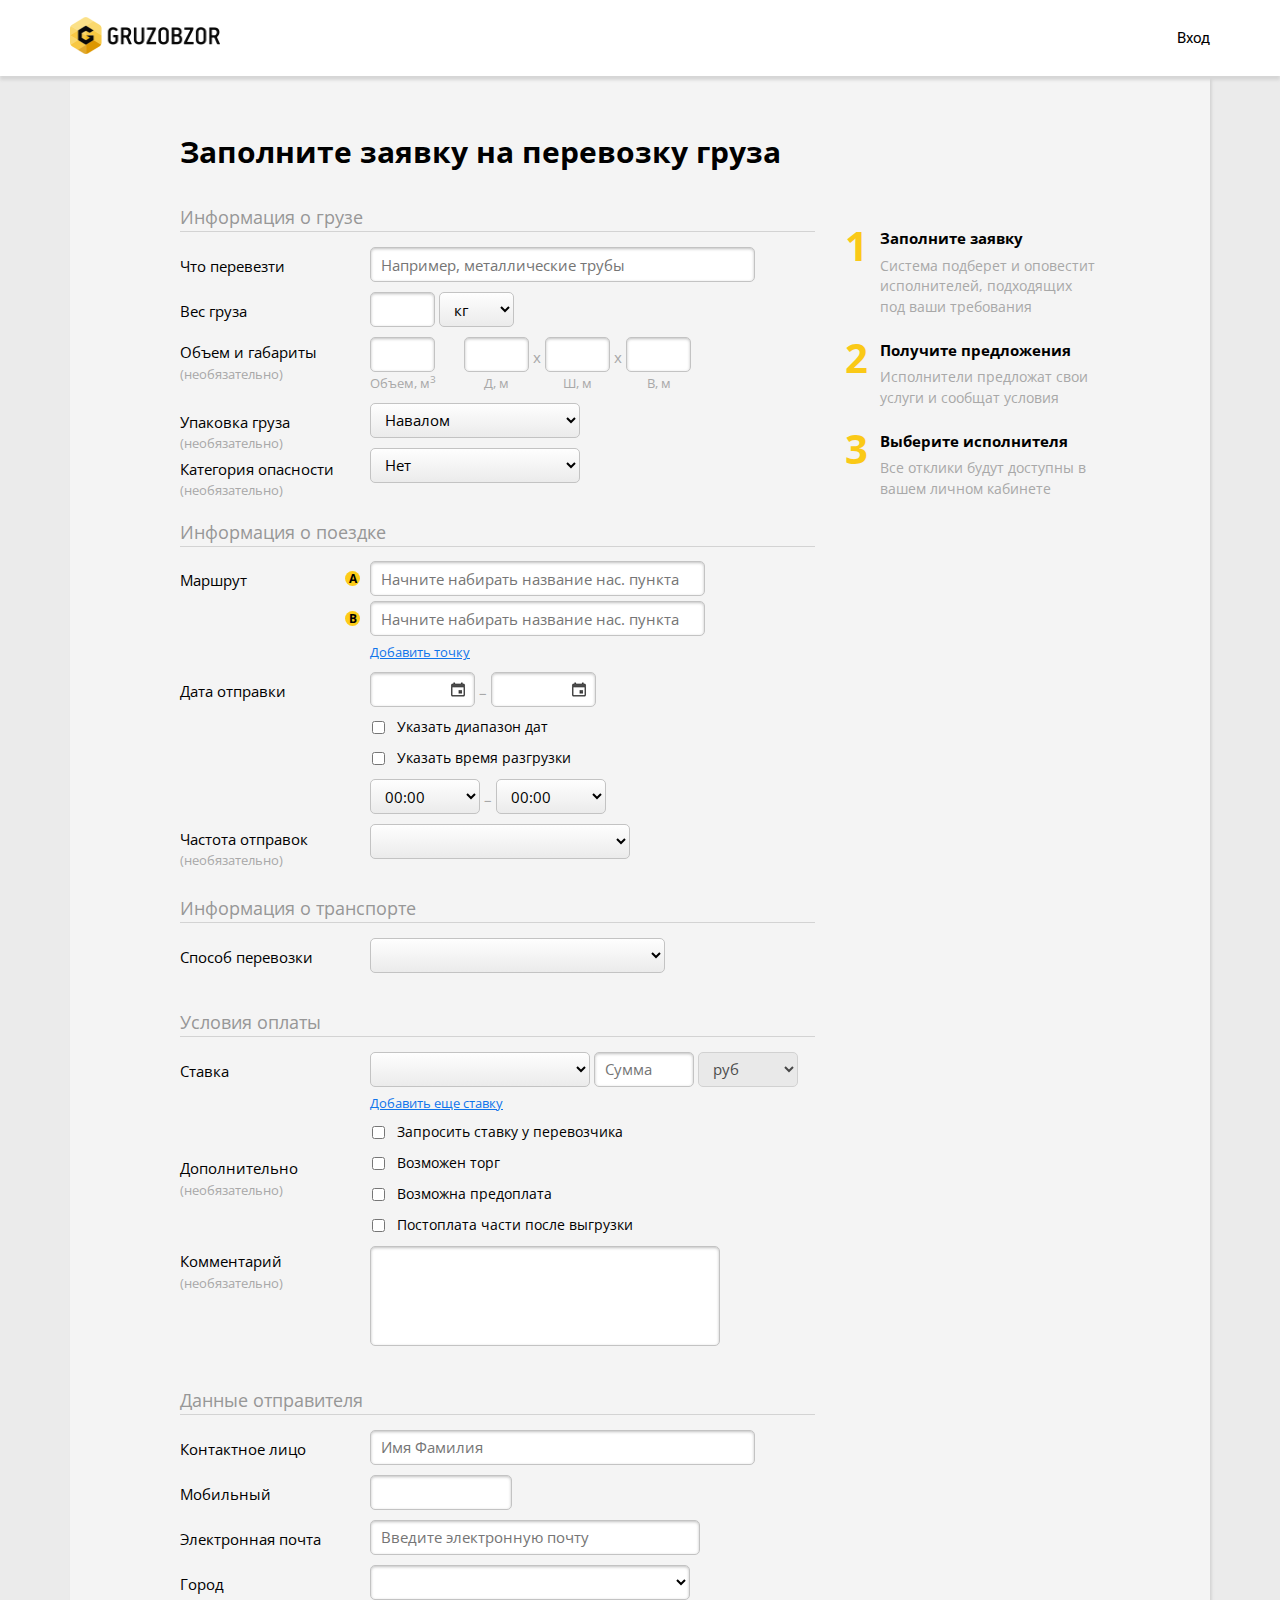
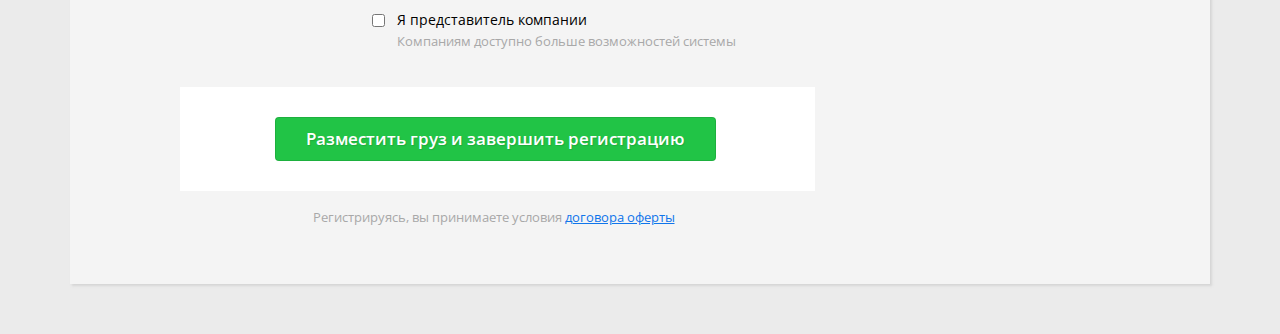
==== index.html @ 1871fd0f "layout has been created" ====
<!DOCTYPE html>
<html>
<head>


<!-- Yandex.Metrika counter -->

<noscript><div><img src="https://mc.yandex.ru/watch/1717941" style="position:absolute; left:-9999px;" alt="" /></div></noscript>
<!-- /Yandex.Metrika counter -->
	<meta http-equiv="content-type" content="text/html;charset=UTF-8" /><script type="text/javascript">(window.NREUM||(NREUM={})).loader_config={xpid:"VQIBVlVWCBADUVVQAAgEVA=="};window.NREUM||(NREUM={}),__nr_require=function(t,n,e){function r(e){if(!n[e]){var o=n[e]={exports:{}};t[e][0].call(o.exports,function(n){var o=t[e][1][n];return r(o||n)},o,o.exports)}return n[e].exports}if("function"==typeof __nr_require)return __nr_require;for(var o=0;o<e.length;o++)r(e[o]);return r}({1:[function(t,n,e){function r(t){try{s.console&&console.log(t)}catch(n){}}var o,i=t("ee"),a=t(15),s={};try{o=localStorage.getItem("__nr_flags").split(","),console&&"function"==typeof console.log&&(s.console=!0,o.indexOf("dev")!==-1&&(s.dev=!0),o.indexOf("nr_dev")!==-1&&(s.nrDev=!0))}catch(c){}s.nrDev&&i.on("internal-error",function(t){r(t.stack)}),s.dev&&i.on("fn-err",function(t,n,e){r(e.stack)}),s.dev&&(r("NR AGENT IN DEVELOPMENT MODE"),r("flags: "+a(s,function(t,n){return t}).join(", ")))},{}],2:[function(t,n,e){function r(t,n,e,r,s){try{p?p-=1:o(s||new UncaughtException(t,n,e),!0)}catch(f){try{i("ierr",[f,c.now(),!0])}catch(d){}}return"function"==typeof u&&u.apply(this,a(arguments))}function UncaughtException(t,n,e){this.message=t||"Uncaught error with no additional information",this.sourceURL=n,this.line=e}function o(t,n){var e=n?null:c.now();i("err",[t,e])}var i=t("handle"),a=t(16),s=t("ee"),c=t("loader"),f=t("gos"),u=window.onerror,d=!1,l="nr@seenError",p=0;c.features.err=!0,t(1),window.onerror=r;try{throw new Error}catch(h){"stack"in h&&(t(8),t(7),"addEventListener"in window&&t(5),c.xhrWrappable&&t(9),d=!0)}s.on("fn-start",function(t,n,e){d&&(p+=1)}),s.on("fn-err",function(t,n,e){d&&!e[l]&&(f(e,l,function(){return!0}),this.thrown=!0,o(e))}),s.on("fn-end",function(){d&&!this.thrown&&p>0&&(p-=1)}),s.on("internal-error",function(t){i("ierr",[t,c.now(),!0])})},{}],3:[function(t,n,e){t("loader").features.ins=!0},{}],4:[function(t,n,e){function r(t){}if(window.performance&&window.performance.timing&&window.performance.getEntriesByType){var o=t("ee"),i=t("handle"),a=t(8),s=t(7),c="learResourceTimings",f="addEventListener",u="resourcetimingbufferfull",d="bstResource",l="resource",p="-start",h="-end",m="fn"+p,w="fn"+h,v="bstTimer",y="pushState",g=t("loader");g.features.stn=!0,t(6);var b=NREUM.o.EV;o.on(m,function(t,n){var e=t[0];e instanceof b&&(this.bstStart=g.now())}),o.on(w,function(t,n){var e=t[0];e instanceof b&&i("bst",[e,n,this.bstStart,g.now()])}),a.on(m,function(t,n,e){this.bstStart=g.now(),this.bstType=e}),a.on(w,function(t,n){i(v,[n,this.bstStart,g.now(),this.bstType])}),s.on(m,function(){this.bstStart=g.now()}),s.on(w,function(t,n){i(v,[n,this.bstStart,g.now(),"requestAnimationFrame"])}),o.on(y+p,function(t){this.time=g.now(),this.startPath=location.pathname+location.hash}),o.on(y+h,function(t){i("bstHist",[location.pathname+location.hash,this.startPath,this.time])}),f in window.performance&&(window.performance["c"+c]?window.performance[f](u,function(t){i(d,[window.performance.getEntriesByType(l)]),window.performance["c"+c]()},!1):window.performance[f]("webkit"+u,function(t){i(d,[window.performance.getEntriesByType(l)]),window.performance["webkitC"+c]()},!1)),document[f]("scroll",r,{passive:!0}),document[f]("keypress",r,!1),document[f]("click",r,!1)}},{}],5:[function(t,n,e){function r(t){for(var n=t;n&&!n.hasOwnProperty(u);)n=Object.getPrototypeOf(n);n&&o(n)}function o(t){s.inPlace(t,[u,d],"-",i)}function i(t,n){return t[1]}var a=t("ee").get("events"),s=t(18)(a,!0),c=t("gos"),f=XMLHttpRequest,u="addEventListener",d="removeEventListener";n.exports=a,"getPrototypeOf"in Object?(r(document),r(window),r(f.prototype)):f.prototype.hasOwnProperty(u)&&(o(window),o(f.prototype)),a.on(u+"-start",function(t,n){var e=t[1],r=c(e,"nr@wrapped",function(){function t(){if("function"==typeof e.handleEvent)return e.handleEvent.apply(e,arguments)}var n={object:t,"function":e}[typeof e];return n?s(n,"fn-",null,n.name||"anonymous"):e});this.wrapped=t[1]=r}),a.on(d+"-start",function(t){t[1]=this.wrapped||t[1]})},{}],6:[function(t,n,e){var r=t("ee").get("history"),o=t(18)(r);n.exports=r,o.inPlace(window.history,["pushState","replaceState"],"-")},{}],7:[function(t,n,e){var r=t("ee").get("raf"),o=t(18)(r),i="equestAnimationFrame";n.exports=r,o.inPlace(window,["r"+i,"mozR"+i,"webkitR"+i,"msR"+i],"raf-"),r.on("raf-start",function(t){t[0]=o(t[0],"fn-")})},{}],8:[function(t,n,e){function r(t,n,e){t[0]=a(t[0],"fn-",null,e)}function o(t,n,e){this.method=e,this.timerDuration=isNaN(t[1])?0:+t[1],t[0]=a(t[0],"fn-",this,e)}var i=t("ee").get("timer"),a=t(18)(i),s="setTimeout",c="setInterval",f="clearTimeout",u="-start",d="-";n.exports=i,a.inPlace(window,[s,"setImmediate"],s+d),a.inPlace(window,[c],c+d),a.inPlace(window,[f,"clearImmediate"],f+d),i.on(c+u,r),i.on(s+u,o)},{}],9:[function(t,n,e){function r(t,n){d.inPlace(n,["onreadystatechange"],"fn-",s)}function o(){var t=this,n=u.context(t);t.readyState>3&&!n.resolved&&(n.resolved=!0,u.emit("xhr-resolved",[],t)),d.inPlace(t,y,"fn-",s)}function i(t){g.push(t),h&&(x?x.then(a):w?w(a):(E=-E,O.data=E))}function a(){for(var t=0;t<g.length;t++)r([],g[t]);g.length&&(g=[])}function s(t,n){return n}function c(t,n){for(var e in t)n[e]=t[e];return n}t(5);var f=t("ee"),u=f.get("xhr"),d=t(18)(u),l=NREUM.o,p=l.XHR,h=l.MO,m=l.PR,w=l.SI,v="readystatechange",y=["onload","onerror","onabort","onloadstart","onloadend","onprogress","ontimeout"],g=[];n.exports=u;var b=window.XMLHttpRequest=function(t){var n=new p(t);try{u.emit("new-xhr",[n],n),n.addEventListener(v,o,!1)}catch(e){try{u.emit("internal-error",[e])}catch(r){}}return n};if(c(p,b),b.prototype=p.prototype,d.inPlace(b.prototype,["open","send"],"-xhr-",s),u.on("send-xhr-start",function(t,n){r(t,n),i(n)}),u.on("open-xhr-start",r),h){var x=m&&m.resolve();if(!w&&!m){var E=1,O=document.createTextNode(E);new h(a).observe(O,{characterData:!0})}}else f.on("fn-end",function(t){t[0]&&t[0].type===v||a()})},{}],10:[function(t,n,e){function r(t){var n=this.params,e=this.metrics;if(!this.ended){this.ended=!0;for(var r=0;r<d;r++)t.removeEventListener(u[r],this.listener,!1);if(!n.aborted){if(e.duration=a.now()-this.startTime,4===t.readyState){n.status=t.status;var i=o(t,this.lastSize);if(i&&(e.rxSize=i),this.sameOrigin){var c=t.getResponseHeader("X-NewRelic-App-Data");c&&(n.cat=c.split(", ").pop())}}else n.status=0;e.cbTime=this.cbTime,f.emit("xhr-done",[t],t),s("xhr",[n,e,this.startTime])}}}function o(t,n){var e=t.responseType;if("json"===e&&null!==n)return n;var r="arraybuffer"===e||"blob"===e||"json"===e?t.response:t.responseText;return h(r)}function i(t,n){var e=c(n),r=t.params;r.host=e.hostname+":"+e.port,r.pathname=e.pathname,t.sameOrigin=e.sameOrigin}var a=t("loader");if(a.xhrWrappable){var s=t("handle"),c=t(11),f=t("ee"),u=["load","error","abort","timeout"],d=u.length,l=t("id"),p=t(14),h=t(13),m=window.XMLHttpRequest;a.features.xhr=!0,t(9),f.on("new-xhr",function(t){var n=this;n.totalCbs=0,n.called=0,n.cbTime=0,n.end=r,n.ended=!1,n.xhrGuids={},n.lastSize=null,p&&(p>34||p<10)||window.opera||t.addEventListener("progress",function(t){n.lastSize=t.loaded},!1)}),f.on("open-xhr-start",function(t){this.params={method:t[0]},i(this,t[1]),this.metrics={}}),f.on("open-xhr-end",function(t,n){"loader_config"in NREUM&&"xpid"in NREUM.loader_config&&this.sameOrigin&&n.setRequestHeader("X-NewRelic-ID",NREUM.loader_config.xpid)}),f.on("send-xhr-start",function(t,n){var e=this.metrics,r=t[0],o=this;if(e&&r){var i=h(r);i&&(e.txSize=i)}this.startTime=a.now(),this.listener=function(t){try{"abort"===t.type&&(o.params.aborted=!0),("load"!==t.type||o.called===o.totalCbs&&(o.onloadCalled||"function"!=typeof n.onload))&&o.end(n)}catch(e){try{f.emit("internal-error",[e])}catch(r){}}};for(var s=0;s<d;s++)n.addEventListener(u[s],this.listener,!1)}),f.on("xhr-cb-time",function(t,n,e){this.cbTime+=t,n?this.onloadCalled=!0:this.called+=1,this.called!==this.totalCbs||!this.onloadCalled&&"function"==typeof e.onload||this.end(e)}),f.on("xhr-load-added",function(t,n){var e=""+l(t)+!!n;this.xhrGuids&&!this.xhrGuids[e]&&(this.xhrGuids[e]=!0,this.totalCbs+=1)}),f.on("xhr-load-removed",function(t,n){var e=""+l(t)+!!n;this.xhrGuids&&this.xhrGuids[e]&&(delete this.xhrGuids[e],this.totalCbs-=1)}),f.on("addEventListener-end",function(t,n){n instanceof m&&"load"===t[0]&&f.emit("xhr-load-added",[t[1],t[2]],n)}),f.on("removeEventListener-end",function(t,n){n instanceof m&&"load"===t[0]&&f.emit("xhr-load-removed",[t[1],t[2]],n)}),f.on("fn-start",function(t,n,e){n instanceof m&&("onload"===e&&(this.onload=!0),("load"===(t[0]&&t[0].type)||this.onload)&&(this.xhrCbStart=a.now()))}),f.on("fn-end",function(t,n){this.xhrCbStart&&f.emit("xhr-cb-time",[a.now()-this.xhrCbStart,this.onload,n],n)})}},{}],11:[function(t,n,e){n.exports=function(t){var n=document.createElement("a"),e=window.location,r={};n.href=t,r.port=n.port;var o=n.href.split("://");!r.port&&o[1]&&(r.port=o[1].split("/")[0].split("@").pop().split(":")[1]),r.port&&"0"!==r.port||(r.port="https"===o[0]?"443":"80"),r.hostname=n.hostname||e.hostname,r.pathname=n.pathname,r.protocol=o[0],"/"!==r.pathname.charAt(0)&&(r.pathname="/"+r.pathname);var i=!n.protocol||":"===n.protocol||n.protocol===e.protocol,a=n.hostname===document.domain&&n.port===e.port;return r.sameOrigin=i&&(!n.hostname||a),r}},{}],12:[function(t,n,e){function r(){}function o(t,n,e){return function(){return i(t,[f.now()].concat(s(arguments)),n?null:this,e),n?void 0:this}}var i=t("handle"),a=t(15),s=t(16),c=t("ee").get("tracer"),f=t("loader"),u=NREUM;"undefined"==typeof window.newrelic&&(newrelic=u);var d=["setPageViewName","setCustomAttribute","setErrorHandler","finished","addToTrace","inlineHit","addRelease"],l="api-",p=l+"ixn-";a(d,function(t,n){u[n]=o(l+n,!0,"api")}),u.addPageAction=o(l+"addPageAction",!0),u.setCurrentRouteName=o(l+"routeName",!0),n.exports=newrelic,u.interaction=function(){return(new r).get()};var h=r.prototype={createTracer:function(t,n){var e={},r=this,o="function"==typeof n;return i(p+"tracer",[f.now(),t,e],r),function(){if(c.emit((o?"":"no-")+"fn-start",[f.now(),r,o],e),o)try{return n.apply(this,arguments)}catch(t){throw c.emit("fn-err",[arguments,this,t],e),t}finally{c.emit("fn-end",[f.now()],e)}}}};a("setName,setAttribute,save,ignore,onEnd,getContext,end,get".split(","),function(t,n){h[n]=o(p+n)}),newrelic.noticeError=function(t){"string"==typeof t&&(t=new Error(t)),i("err",[t,f.now()])}},{}],13:[function(t,n,e){n.exports=function(t){if("string"==typeof t&&t.length)return t.length;if("object"==typeof t){if("undefined"!=typeof ArrayBuffer&&t instanceof ArrayBuffer&&t.byteLength)return t.byteLength;if("undefined"!=typeof Blob&&t instanceof Blob&&t.size)return t.size;if(!("undefined"!=typeof FormData&&t instanceof FormData))try{return JSON.stringify(t).length}catch(n){return}}}},{}],14:[function(t,n,e){var r=0,o=navigator.userAgent.match(/Firefox[\/\s](\d+\.\d+)/);o&&(r=+o[1]),n.exports=r},{}],15:[function(t,n,e){function r(t,n){var e=[],r="",i=0;for(r in t)o.call(t,r)&&(e[i]=n(r,t[r]),i+=1);return e}var o=Object.prototype.hasOwnProperty;n.exports=r},{}],16:[function(t,n,e){function r(t,n,e){n||(n=0),"undefined"==typeof e&&(e=t?t.length:0);for(var r=-1,o=e-n||0,i=Array(o<0?0:o);++r<o;)i[r]=t[n+r];return i}n.exports=r},{}],17:[function(t,n,e){n.exports={exists:"undefined"!=typeof window.performance&&window.performance.timing&&"undefined"!=typeof window.performance.timing.navigationStart}},{}],18:[function(t,n,e){function r(t){return!(t&&t instanceof Function&&t.apply&&!t[a])}var o=t("ee"),i=t(16),a="nr@original",s=Object.prototype.hasOwnProperty,c=!1;n.exports=function(t,n){function e(t,n,e,o){function nrWrapper(){var r,a,s,c;try{a=this,r=i(arguments),s="function"==typeof e?e(r,a):e||{}}catch(f){l([f,"",[r,a,o],s])}u(n+"start",[r,a,o],s);try{return c=t.apply(a,r)}catch(d){throw u(n+"err",[r,a,d],s),d}finally{u(n+"end",[r,a,c],s)}}return r(t)?t:(n||(n=""),nrWrapper[a]=t,d(t,nrWrapper),nrWrapper)}function f(t,n,o,i){o||(o="");var a,s,c,f="-"===o.charAt(0);for(c=0;c<n.length;c++)s=n[c],a=t[s],r(a)||(t[s]=e(a,f?s+o:o,i,s))}function u(e,r,o){if(!c||n){var i=c;c=!0;try{t.emit(e,r,o,n)}catch(a){l([a,e,r,o])}c=i}}function d(t,n){if(Object.defineProperty&&Object.keys)try{var e=Object.keys(t);return e.forEach(function(e){Object.defineProperty(n,e,{get:function(){return t[e]},set:function(n){return t[e]=n,n}})}),n}catch(r){l([r])}for(var o in t)s.call(t,o)&&(n[o]=t[o]);return n}function l(n){try{t.emit("internal-error",n)}catch(e){}}return t||(t=o),e.inPlace=f,e.flag=a,e}},{}],ee:[function(t,n,e){function r(){}function o(t){function n(t){return t&&t instanceof r?t:t?c(t,s,i):i()}function e(e,r,o,i){if(!l.aborted||i){t&&t(e,r,o);for(var a=n(o),s=h(e),c=s.length,f=0;f<c;f++)s[f].apply(a,r);var d=u[y[e]];return d&&d.push([g,e,r,a]),a}}function p(t,n){v[t]=h(t).concat(n)}function h(t){return v[t]||[]}function m(t){return d[t]=d[t]||o(e)}function w(t,n){f(t,function(t,e){n=n||"feature",y[e]=n,n in u||(u[n]=[])})}var v={},y={},g={on:p,emit:e,get:m,listeners:h,context:n,buffer:w,abort:a,aborted:!1};return g}function i(){return new r}function a(){(u.api||u.feature)&&(l.aborted=!0,u=l.backlog={})}var s="nr@context",c=t("gos"),f=t(15),u={},d={},l=n.exports=o();l.backlog=u},{}],gos:[function(t,n,e){function r(t,n,e){if(o.call(t,n))return t[n];var r=e();if(Object.defineProperty&&Object.keys)try{return Object.defineProperty(t,n,{value:r,writable:!0,enumerable:!1}),r}catch(i){}return t[n]=r,r}var o=Object.prototype.hasOwnProperty;n.exports=r},{}],handle:[function(t,n,e){function r(t,n,e,r){o.buffer([t],r),o.emit(t,n,e)}var o=t("ee").get("handle");n.exports=r,r.ee=o},{}],id:[function(t,n,e){function r(t){var n=typeof t;return!t||"object"!==n&&"function"!==n?-1:t===window?0:a(t,i,function(){return o++})}var o=1,i="nr@id",a=t("gos");n.exports=r},{}],loader:[function(t,n,e){function r(){if(!x++){var t=b.info=NREUM.info,n=l.getElementsByTagName("script")[0];if(setTimeout(u.abort,3e4),!(t&&t.licenseKey&&t.applicationID&&n))return u.abort();f(y,function(n,e){t[n]||(t[n]=e)}),c("mark",["onload",a()+b.offset],null,"api");var e=l.createElement("script");e.src="https://"+t.agent,n.parentNode.insertBefore(e,n)}}function o(){"complete"===l.readyState&&i()}function i(){c("mark",["domContent",a()+b.offset],null,"api")}function a(){return E.exists&&performance.now?Math.round(performance.now()):(s=Math.max((new Date).getTime(),s))-b.offset}var s=(new Date).getTime(),c=t("handle"),f=t(15),u=t("ee"),d=window,l=d.document,p="addEventListener",h="attachEvent",m=d.XMLHttpRequest,w=m&&m.prototype;NREUM.o={ST:setTimeout,SI:d.setImmediate,CT:clearTimeout,XHR:m,REQ:d.Request,EV:d.Event,PR:d.Promise,MO:d.MutationObserver};var v=""+location,y={beacon:"bam.nr-data.net",errorBeacon:"bam.nr-data.net",agent:"js-agent.newrelic.com/nr-1071.min.js"},g=m&&w&&w[p]&&!/CriOS/.test(navigator.userAgent),b=n.exports={offset:s,now:a,origin:v,features:{},xhrWrappable:g};t(12),l[p]?(l[p]("DOMContentLoaded",i,!1),d[p]("load",r,!1)):(l[h]("onreadystatechange",o),d[h]("onload",r)),c("mark",["firstbyte",s],null,"api");var x=0,E=t(17)},{}]},{},["loader",2,10,4,3]);</script>
	<meta name="viewport" content="width=device-width, initial-scale=1.0">
	<meta http-equiv="content-type" content="text/html;charset=UTF-8" />
<meta name="viewport" content="initial-scale=1, maximum-scale=1, user-scalable=no" />
<meta name="language" content="ru" />
<meta name="description" content="GRUZOBZOR" />
<meta name="keywords" content="поиск грузов, попутный груз, регистрация, перевезти груз из города, найти машину для перевозки" />
<meta name="canonical" content="" />
<title>Заполните заявку на перевозку груза | GRUZOBZOR</title>
	<link href="https://fonts.googleapis.com/css?family=Open+Sans:400,400i,600,600i,700,700i|Roboto:400,400i,500,500i,700,700i&subset=cyrillic" rel="stylesheet" />
	<link rel="stylesheet" type="text/css" href="/static/components/jquery-ui/jquery-ui.min.css" />
	<link rel="stylesheet" type="text/css" href="/static/components/phonecode/phonecode.css" />
	<link rel="stylesheet" type="text/css" href="/static/components/select2/select2.min.css" />
	<link rel="stylesheet" type="text/css" href="/static/components/suggestions-jquery/dist/css/suggestions.min.css" />
	<link rel="stylesheet" type="text/css" href="./css/style.css" />
	<link rel="stylesheet" type="text/css" href="/static/css/custom.css" />
</head>

<body><!-- Google Tag Manager (noscript) -->
<noscript><iframe src="https://www.googletagmanager.com/ns.html?id=GTM-54B39J6" height="0" width="0" style="display:none;visibility:hidden"></iframe></noscript>
<!-- End Google Tag Manager (noscript) -->
	<div class="General">
		<div class="Header">
			<div class="HeaderInner">
				<div class="Logo">
					<a href="/">
						<img src="./img/logo.png" alt="" class="LogoImage" />
					</a>
				</div>
				<div class="Login">
					<a href="/site/login" class="invert">Вход</a>
				</div>
			</div>
		</div>
		<div class="Layout">
	<div class="LayoutInner">

		<div class="MenuRight">
			<div class="InstructionRequest">
				<div class="InstructionRequest_Item">
					<div class="InstructionRequest_Num">
						1
					</div>
					<div class="InstructionRequest_Txt">
						<h3>Заполните заявку</h3>
						<p>Система подберет и оповестит исполнителей, подходящих под ваши требования</p>
					</div>
				</div>
				<div class="InstructionRequest_Item">
					<div class="InstructionRequest_Num">
						2
					</div>
					<div class="InstructionRequest_Txt">
						<h3>Получите предложения</h3>
						<p>Исполнители предложат свои услуги и сообщат условия</p>
					</div>
				</div>
				<div class="InstructionRequest_Item">
					<div class="InstructionRequest_Num">
						3
					</div>
					<div class="InstructionRequest_Txt">
						<h3>Выберите исполнителя</h3>
						<p>Все отклики будут доступны в вашем личном кабинете</p>
					</div>
				</div>
			</div>
		</div>

		<div class="ContentWithMenu ContentWithMenu-Right">
			<form class="Form Form-Narrow" method="post" action="/rest/registration/create">
				<h1>Заполните заявку на перевозку груза</h1>
				<h2>Информация о грузе</h2>
				<div class="Form_Item">
					<div class="Form_Name">Что перевезти</div>
					<div class="Form_Field">
            <span class="TextboxOuter Validator validate-load-name" data-validator-required="">
              <input type="text" class="Textbox" name="load[name]"
                     style="width: 385px;" placeholder="Например, металлические трубы" data-validator-field="" />
              <i class="ValidatorIcon go-icon-success" data-validator-success=""></i>
            </span>
					</div>
				</div>
				<div class="Form_Item">
					<div class="Form_Name">Вес груза</div>
					<div class="Form_Field">
						<div class="Form_FieldItem">
              <span class="TextboxOuter Validator validate-load-weight" data-validator-required="">
                <input type="text" class="Textbox" name="load[weight]"
                       style="width: 65px;" placeholder="" data-validator-field="" />
              <i class="ValidatorIcon go-icon-success" data-validator-success=""></i>
              </span>
						</div>
						<div class="Form_FieldItem">
              <span class="DropdownOuter">
                <select class="Dropdown" data-dropdown="" name="load[weight_unit]"
                        data-dropdown-search="false" placeholder="" style="width: 75px;">
                  <option selected>кг</option>
                  <option>т</option>
                </select>
              </span>
						</div>
					</div>
				</div>
				<div class="Form_Item">
					<div class="Form_Name Form_Name-WithDescription Description-Block">
						Oбъем и габариты<span class="Description Description-Block">(необязательно)</span>
					</div>
					<div class="Form_Field">
						<div class="Form_FieldItem">
              <span class="TextboxOuter validate-load-capacity">
                <input type="text" class="Textbox" name="load[capacity]"
                       style="width: 65px;" placeholder="" />
              <i class="ValidatorIcon go-icon-success" data-validator-success=""></i>
              </span>
              <span class="Description Description-Block Description-Center">Объем, м<sup>3</sup></span>
						</div>
						<div class="Form_FieldItemSpacer"></div>
						<div class="Form_FieldItem">
              <span class="TextboxOuter">
                <input type="text" class="Textbox" name="load[length]"
                       style="width: 65px;" placeholder="" />
                <span class="Description Description-Block Description-Center">Д, м</span>
              </span>
						</div>
						<div class="Form_FieldItemSeparator">x</div>
						<div class="Form_FieldItem">
              <span class="TextboxOuter">
                <input type="text" class="Textbox" name="load[width]"
                       style="width: 65px;" placeholder="" />
                <span class="Description Description-Block Description-Center">Ш, м</span>
              </span>
						</div>
						<div class="Form_FieldItemSeparator">x</div>
						<div class="Form_FieldItem">
              <span class="TextboxOuter">
                <input type="text" class="Textbox" name="load[height]"
                       style="width: 65px;" placeholder="" />
                <span class="Description Description-Block Description-Center">В, м</span>
              </span>
						</div>
					</div>
				</div>
				<div class="Form_Item">
					<div class="Form_Name">Упаковка груза<span class="Description Description-Block">(необязательно)</span></div>
					<div class="Form_Field">
                <span class="DropdownOuter validate-load-pack">
                <select class="Dropdown" data-dropdown="" name="load[pack]"
                        data-dropdown-clear="true" data-dropdown-search="false" placeholder="Выберите упаковку" style="width: 210px;" data-validator-field="">
                                        <option value="1">Навалом</option>
                                        <option value="2">Коробки</option>
                                        <option value="3">Россыпью</option>
                                        <option value="4">Запаллечен</option>
                                    </select>
                </span>
                        </div>
                </div>
                <div class="Form_Item">
                        <div class="Form_Name">Категория опасности<span class="Description Description-Block">(необязательно)</span></div>
                        <div class="Form_Field">
                    <span class="DropdownOuter validate-load-pack">
                    <select class="Dropdown" data-dropdown="" name="load[pack]"
                            data-dropdown-clear="true" data-dropdown-search="false" placeholder="Выберите упаковку" style="width: 210px;" data-validator-field="">
                                            <option value="0">Нет</option>
                                            <option value="1">1 класс опасности - взрывчатые материалы (ВМ)</option>
                                            <option value="2">2 класс опасности - газы сжатые, сжиженные и растворенные под давлением</option>
                                            <option value="3">3 класс опасности - легковоспламеняющиеся жидкости (ЛВЖ)</option>
                                            <option value="4">4 класс опасности - легковоспламеняющиеся твердые грузы и вещества (ЛВТ)</option>
                                        </select>
                    </span>
                            </div>
                    </div>
				<h2>Информация о поездке</h2>
				<div class="Form_Item">
					<div class="Form_Name">Маршрут</div>
					<div class="Form_Field" data-type="DistanceForm" data-keyCode-start="67">
						<div class="DistanceField">
              <span class="TextboxOuter Validator validate-load-src_addr validate-load-src_osm_id" data-validator-required="">
                <input type="text" class="Textbox" name="load[route][]"
                        style="width: 335px;" placeholder="Начните набирать название нас. пункта"
                        data-validator-field="">
                <span class="DistanceField_Ball" data-type="DistanceForm_Numeration">A</span>
                <i class="ValidatorIcon go-icon-success" data-validator-success=""></i>
              </span>
							<input type="hidden" name="load[osm_id][]">
						</div>
						<div class="DistanceField">
              <span class="TextboxOuter Validator validate-load-dst_addr validate-load-dst_osm_id" data-validator-required="">
                <input type="text" class="Textbox" name="load[route][]"
                        style="width: 335px;" placeholder="Начните набирать название нас. пункта"
                        data-validator-field="">
                <span class="DistanceField_Ball" data-type="DistanceForm_Numeration">B</span>
                <i class="ValidatorIcon go-icon-success" data-validator-success=""></i>
              </span>
							<input type="hidden" name="load[osm_id][]">
						</div>
						<div class="DistanceField" data-type="DistanceForm_AddBefore">
							<a href="#" class="DistanceField_AddButton" data-type="DistanceForm_AddField" data-DistanceForm_FieldName="NameForAddField_">
								Добавить точку
							</a>
						</div>
						<script id="DistanceForm_AddFieldTemplate" type="DistanceForm_AddFieldTemplate">
							<div class="DistanceField" data-type="Textbox_WithClose">
                <span class="TextboxOuter Validator" data-validator-required="">
                  <input type="text" class="Textbox" name="load[route][]"
                          style="width: 335px;" placeholder="Начните набирать название нас. пункта"
                          data-type="DistanceForm_AddedTextbox" data-validator-field="" data-autocomplite>
                  <span class="DistanceField_Ball" data-type="DistanceForm_Numeration">A</span>
                  <i class="ValidatorIcon go-icon-success" data-validator-success=""></i>
                  <a href="#" class="WithIcon DistanceField_DeleteButton" data-type="DistanceForm_DeleteField">
                    Удалить
                  </a>
                </span>
								<input type="hidden" name="load[osm_id][]">
							</div>
						</script>
					</div>
				</div>
				<div class="Form_Item">
					<div class="Form_Name">Дата отправки</div>
					<div class="Form_Field" data-datepicker-range="">
						<div class="Form_FieldItem">
              <span class="TextboxOuter Validator validate-load-dispatch_date_min" data-validator-required="">
                <input type="text" class="Textbox Textbox-Datepicker" name="load[dispatch_date_min]"
                       style="width: 105px;" placeholder="" data-type="datepicker" data-datepicker-min="" data-validator-field="" />
              </span>
						</div>
						<div class="Form_FieldItemSeparator" data-showRangeDate-Field="DispatchDate">&ndash;</div>
						<div class="Form_FieldItem" data-showRangeDate-Field="DispatchDate">
              <span class="TextboxOuter">
                <input type="text" class="Textbox Textbox-Datepicker" name="load[dispatch_date_max]"
                       style="width: 105px;" placeholder="" data-type="datepicker" data-datepicker-max="" />
              </span>
						</div>
						<label class="Checkbox Checkbox-Block" data-type="checkbox" data-showRangeDate-Checkbox="DispatchDate">
							<input type="checkbox" class="Checkbox_Button" name="load[has_dispatch_date_range]" data-datapicker-range />
							<span class="Checkbox_Text">Указать диапазон дат</span>
						</label>
						<label class="Checkbox Checkbox-Block" data-type="checkbox" data-showTime-Checkbox="DischargeTime">
							<input type="checkbox" class="Checkbox_Button" name="load[has_unload_time_range]" />
							<span class="Checkbox_Text">Указать время разгрузки</span>
						</label>
						<div class="Form_FieldItem" data-showTime-Field="DischargeTime">
              <span class="DropdownOuter">
                <select class="Dropdown" name="load[unload_time_min]"
                        data-dropdown="" data-dropdown-search="false" placeholder="" style="width: 110px;">
                  	                  <option value="00:00">00:00</option>
	                	                  <option value="01:00">01:00</option>
	                	                  <option value="02:00">02:00</option>
	                	                  <option value="03:00">03:00</option>
	                	                  <option value="04:00">04:00</option>
	                	                  <option value="05:00">05:00</option>
	                	                  <option value="06:00">06:00</option>
	                	                  <option value="07:00">07:00</option>
	                	                  <option value="08:00">08:00</option>
	                	                  <option value="09:00">09:00</option>
	                	                  <option value="10:00">10:00</option>
	                	                  <option value="11:00">11:00</option>
	                	                  <option value="12:00">12:00</option>
	                	                  <option value="13:00">13:00</option>
	                	                  <option value="14:00">14:00</option>
	                	                  <option value="15:00">15:00</option>
	                	                  <option value="16:00">16:00</option>
	                	                  <option value="17:00">17:00</option>
	                	                  <option value="18:00">18:00</option>
	                	                  <option value="19:00">19:00</option>
	                	                  <option value="20:00">20:00</option>
	                	                  <option value="21:00">21:00</option>
	                	                  <option value="22:00">22:00</option>
	                	                  <option value="23:00">23:00</option>
	                                </select>
              </span>
						</div>
						<div class="Form_FieldItemSeparator" data-showTime-Field="DischargeTime">&ndash;</div>
						<div class="Form_FieldItem" data-showTime-Field="DischargeTime">
              <span class="DropdownOuter">
                <select class="Dropdown" name="load[unload_time_max]"
                        data-dropdown="" data-dropdown-search="false" placeholder="" style="width: 110px;">
                  	                  <option value="00:00">00:00</option>
                  	                  <option value="01:00">01:00</option>
                  	                  <option value="02:00">02:00</option>
                  	                  <option value="03:00">03:00</option>
                  	                  <option value="04:00">04:00</option>
                  	                  <option value="05:00">05:00</option>
                  	                  <option value="06:00">06:00</option>
                  	                  <option value="07:00">07:00</option>
                  	                  <option value="08:00">08:00</option>
                  	                  <option value="09:00">09:00</option>
                  	                  <option value="10:00">10:00</option>
                  	                  <option value="11:00">11:00</option>
                  	                  <option value="12:00">12:00</option>
                  	                  <option value="13:00">13:00</option>
                  	                  <option value="14:00">14:00</option>
                  	                  <option value="15:00">15:00</option>
                  	                  <option value="16:00">16:00</option>
                  	                  <option value="17:00">17:00</option>
                  	                  <option value="18:00">18:00</option>
                  	                  <option value="19:00">19:00</option>
                  	                  <option value="20:00">20:00</option>
                  	                  <option value="21:00">21:00</option>
                  	                  <option value="22:00">22:00</option>
                  	                  <option value="23:00">23:00</option>
                                  </select>
              </span>
						</div>
					</div>
				</div>
				<div class="Form_Item">
					<div class="Form_Name Form_Name-WithDescription Description-Block">
						Частота отправок<span class="Description Description-Block">(необязательно)</span>
					</div>
					<div class="Form_Field">
            <span class="DropdownOuter">
              <select class="Dropdown" name="load[dispatch_frequency]"
                      data-dropdown="" data-dropdown-clear="true" data-dropdown-search="false" placeholder="Как часто нужна перевозка" style="width: 260px;">
                <option></option>
                	                <option value="0">Не знаю</option>
	              	                <option value="1">Один раз</option>
	              	                <option value="2">Раз в месяц</option>
	              	                <option value="3">Раз в неделю</option>
	              	                <option value="4">Раз в день</option>
	              	                <option value="5">Несколько раз в месяц</option>
	              	                <option value="6">Несколько раз в неделю</option>
	                            </select>
            </span>
					</div>
				</div>
				<h2>Информация о транспорте</h2>
				<div class="Form_Item">
					<div class="Form_Name">Способ перевозки</div>
					<div class="Form_Field">
            <span class="DropdownOuter validate-load-shipping_type Validator">
              <select class="Dropdown" name="load[shipping_type]"
                      data-dropdown="" data-dropdown-search="false" data-dropdown-clear="true"
                      placeholder="Отдельная машина или догруз" style="width: 295px;">
	              <option value=""></option>
                	                <option value="separate">Отдельная машина</option>
	              	                <option value="can_add">Отдельная машина или догруз</option>
	              	                <option value="addition">Догруз</option>
	                            </select>
            </span>
					</div>
				</div>
				<div id="transport-types-block" style="display: none;">
					<div class="Form_Item">
						<div class="Form_Name">Тип кузова</div>
						<div class="Form_Field">
	            <span class="DropdownOuter validate-load-body_type">
	              <select class="Dropdown" name="load[body_type][]" style="width: 200px"
	                      placeholder="Выберите тип кузова">
	                			                		                  <option value="">Любой</option>
		                		              		                		                  <option value="34">Закрытый</option>
		                		              		                		                  <option value="1">&nbsp;&nbsp;&nbsp;&nbsp;Тентованный</option>
		                		              		                		                  <option value="2">&nbsp;&nbsp;&nbsp;&nbsp;Контейнер</option>
		                		              		                		                  <option value="5">&nbsp;&nbsp;&nbsp;&nbsp;Фургон</option>
		                		              		                		                  <option value="6">&nbsp;&nbsp;&nbsp;&nbsp;Цельномет.</option>
		                		              		                		                  <option value="3">&nbsp;&nbsp;&nbsp;&nbsp;Рефрижератор</option>
		                		              		                		                  <option value="4">&nbsp;&nbsp;&nbsp;&nbsp;Изотермический</option>
		                		              		                		                  <option value="35">Открытый</option>
		                		              		                		                  <option value="8">&nbsp;&nbsp;&nbsp;&nbsp;Бортовой</option>
		                		              		                		                  <option value="11">&nbsp;&nbsp;&nbsp;&nbsp;Открытый контейнер</option>
		                		              		                		                  <option value="14">&nbsp;&nbsp;&nbsp;&nbsp;Шаланда</option>
		                		              		                		                  <option value="7">Микроавтобус</option>
		                		              		                		                  <option value="9">Манипулятор</option>
		                		              		                		                  <option value="10">Низкорамный</option>
		                		              		                		                  <option value="12">Панелевоз</option>
		                		              		                		                  <option value="13">Самосвал</option>
		                		              		                		                  <option value="15">Автобус</option>
		                		              		                		                  <option value="16">Автовоз</option>
		                		              		                		                  <option value="17">Автовышка</option>
		                		              		                		                  <option value="18">Автотранспортер</option>
		                		              		                		                  <option value="19">Бетоновоз</option>
		                		              		                		                  <option value="20">Газовоз</option>
		                		              		                		                  <option value="21">Зерновоз</option>
		                		              		                		                  <option value="22">Конт. площадка</option>
		                		              		                		                  <option value="23">Кормовоз</option>
		                		              		                		                  <option value="24">Кран</option>
		                		              		                		                  <option value="25">Лесовоз</option>
		                		              		                		                  <option value="26">Муковоз</option>
		                		              		                		                  <option value="27">Седельный тягач</option>
		                		              		                		                  <option value="28">Скотовоз</option>
		                		              		                		                  <option value="29">Стекловоз</option>
		                		              		                		                  <option value="30">Трал</option>
		                		              		                		                  <option value="31">Трубовоз</option>
		                		              		                		                  <option value="32">Щеповоз</option>
		                		              		                		                  <option value="33">Цистерна</option>
		                		              		                		                  <option value="36">Бензовоз</option>
		                		              		                		                  <option value="37">Автоэвакуатор</option>
		                		              	              </select>
	            </span>
						</div>
					</div>
					<div class="Form_Item">
						<div class="Form_Name Form_Name-WithDescription Description-Block">Тип загрузки<span class="Description Description-Block">(необязательно)</span></div>
						<div class="Form_Field">
	            <span class="DropdownOuter validate-load-load_type">
	              <select class="Dropdown" name="load[load_type][]"
	                      multiple="multiple" data-dropdown="" data-dropdown-clear="true"
	                      data-dropdown-search="false" placeholder="Выберите тип загрузки" style="width: 280px;">
	                		                <option value=""></option>
	                		                <option value="7">Задняя</option>
	                		                <option value="8">Боковая</option>
	                		                <option value="9">Верхняя</option>
	                		                <option value="1">С полной растентовкой</option>
	                		                <option value="2">С кониками</option>
	                		                <option value="3">Со снятием поперечных перекладин</option>
	                		                <option value="4">Со снятием стоек</option>
	                		                <option value="5">Без ворот</option>
	                		                <option value="6">Гидроборт</option>
	                	              </select>
	            </span>
						</div>
					</div>
				</div>
				<h2>Условия оплаты</h2>
				<div class="Form_Item">
					<div class="Form_Name" data-requestbid="label">Ставка</div>
					<div class="Form_Field" data-type="DistanceForm">
						<div class="DistanceField" data-calctype="" data-requestbid="item">
							<div class="Form_FieldItem">
                <span class="DropdownOuter">
                  <select class="Dropdown" name="load[bids][type][]"
                          data-dropdown="" data-dropdown-clear="true" data-dropdown-search="false" placeholder="Выберите тип расчетов" style="width: 220px;" data-calctype-dropdown="control">
                    <option></option>
	                  	                    <option value="2">Наличные на загрузке</option>
	                  	                    <option value="3">Наличные на выгрузке</option>
	                  	                    <option value="4">Безналичный без НДС</option>
	                  	                    <option value="5">Безналичный с НДС</option>
	                                    </select>
                </span>
							</div>
							<div class="Form_FieldItem">
                <span class="TextboxOuter Validator validate-load-bids">
                  <input type="text" class="Textbox" name="load[bids][sum][]"
                         style="width: 100px;" placeholder="Сумма" data-calctype-dropdown="controlled" />
                </span>
							</div>
							<div class="Form_FieldItem">
                <span class="DropdownOuter">
                  <select class="Dropdown" disabled="disabled" name="load[bids][cur][]"
                          data-dropdown="" data-dropdown-search="false" placeholder="" style="width: 100px;"
                          data-calctype-dropdown="controlled">
                                          <option value="1">руб</option>
	                                        <option value="2">руб/км</option>
	                                        <option value="3">руб/т.</option>
	                                        <option value="4">грн.</option>
	                                        <option value="5">грн/км</option>
	                                        <option value="6">грн./т.</option>
	                                        <option value="7">USD</option>
	                                        <option value="8">USD/km</option>
	                                        <option value="9">USD/ton</option>
	                                        <option value="10">EUR</option>
	                                        <option value="11">EUR/km</option>
	                                        <option value="12">EUR/ton</option>
	                                    </select>
                </span>
							</div>
						</div>
						<div class="DistanceField" data-type="DistanceForm_AddBefore" data-requestbid="item">
							<a href="javascript: void(0);" class="DistanceField_AddButton"
							   data-type="DistanceForm_AddField" data-DistanceForm_FieldName="NameForAddBid_"
							   data-DistanceForm_FieldId="#DistanceForm_AddBidTemplate">
								Добавить еще ставку
							</a>
						</div>
						<label class="Checkbox Checkbox-Block" data-type="checkbox">
							<input type="checkbox" class="Checkbox_Button" data-requestbid="checkbox" name="load[bid_request]" value="1" />
							<span class="Checkbox_Text">Запросить ставку у перевозчика</span>
						</label>
						<script id="DistanceForm_AddBidTemplate" type="DistanceForm_AddBidTemplate">
							<div class="DistanceField" data-type="Textbox_WithClose" data-calctype="" data-requestbid="item">
								<div class="Form_FieldItem">
                  <span class="DropdownOuter">
                    <select class="Dropdown" name="load[bids][type][]"
                            data-dropdown="" data-dropdown-clear="true" data-dropdown-search="false"
                            placeholder="Выберите тип расчетов" style="width: 220px;" data-type="DistanceForm_AddedTextbox"
                            data-calctype-dropdown="control">
                      <option></option>
	                    		                    <option value="2">Наличные на загрузке</option>
	                    		                    <option value="3">Наличные на выгрузке</option>
	                    		                    <option value="4">Безналичный без НДС</option>
	                    		                    <option value="5">Безналичный с НДС</option>
	                                        </select>
                  </span>
								</div>
								<div class="Form_FieldItem">
                  <span class="TextboxOuter">
                    <input type="text" class="Textbox" name="load[bids][sum][]"
                           disabled="disabled" style="width: 100px;" placeholder="Сумма" data-calctype-dropdown="controlled" />
                  </span>
								</div>
								<div class="Form_FieldItem">
                  <span class="DropdownOuter">
                    <select class="Dropdown" name="load[bids][cur][]"
                            disabled="disabled" data-dropdown="" data-dropdown-search="false"
                            placeholder="" style="width: 100px;" data-type="DistanceForm_AddedTextbox"
                            data-calctype-dropdown="controlled">
                      	                      <option value="1">руб</option>
                      	                      <option value="2">руб/км</option>
                      	                      <option value="3">руб/т.</option>
                      	                      <option value="4">грн.</option>
                      	                      <option value="5">грн/км</option>
                      	                      <option value="6">грн./т.</option>
                      	                      <option value="7">USD</option>
                      	                      <option value="8">USD/km</option>
                      	                      <option value="9">USD/ton</option>
                      	                      <option value="10">EUR</option>
                      	                      <option value="11">EUR/km</option>
                      	                      <option value="12">EUR/ton</option>
                                          </select>
                  </span>
									<a href="javascript: void(0);" class="WithIcon DistanceField_DeleteButton" data-type="DistanceForm_DeleteField">
										Удалить
									</a>
								</div>
							</div>
						</script>
					</div>
				</div>
				<div class="Form_Item">
					<div class="Form_Name Form_Name-WithDescription Description-Block">Дополнительно<span class="Description Description-Block">(необязательно)</span></div>
					<div class="Form_Field">
						<label class="Checkbox Checkbox-Block" data-type="checkbox">
							<input type="checkbox" class="Checkbox_Button" name="load[bargain]" />
							<span class="Checkbox_Text">Возможен торг</span>
						</label>
						<label class="Checkbox Checkbox-Block" data-type="checkbox">
							<input type="checkbox" class="Checkbox_Button" name="load[prepay]" />
							<span class="Checkbox_Text">Возможна предоплата</span>
						</label>
						<label class="Checkbox Checkbox-Block" data-type="checkbox">
							<input type="checkbox" class="Checkbox_Button" name="load[postpay]" />
							<span class="Checkbox_Text">Постоплата части после выгрузки</span>
						</label>
					</div>
				</div>
				<div class="Form_Item">
					<div class="Form_Name Form_Name-WithDescription Description-Block">Комментарий<span class="Description Description-Block">(необязательно)</span></div>
					<div class="Form_Field">
            <span class="TextboxOuter">
              <textarea class="Textbox Textbox-Textarea" name="load[notes]"
                        style="width: 350px;" placeholder=""></textarea>
            </span>
					</div>
				</div>
				<h2>Данные отправителя</h2>
				<div class="Form_Item">
					<div class="Form_Name">Контактное лицо</div>
					<div class="Form_Field">
            <span class="TextboxOuter validate-load-user_name" data-validator-required="">
              <input type="text" class="Textbox" name="load[user_name]"
                     style="width: 385px;" data-validator-field="" placeholder="Имя Фамилия" />
              <i class="ValidatorIcon go-icon-success" data-validator-success=""></i>
            </span>
					</div>
				</div>
				<div class="Form_Item">
					<div class="Form_Name">Мобильный</div>
					<div class="Form_Field">
            <span class="TextboxOuter PhoneCode validate-load-mobile validate-load-login" data-validator-required="">
              <input type="text" name="load[mobile]"
                     class="Textbox" style="width: 130px;" placeholder="" data-phonecode="" data-validator-field="" placeholder="Введите мобильный" />
              <i class="ValidatorIcon go-icon-success" data-validator-success=""></i>
            </span>
					</div>
				</div>
				<div class="Form_Item">
					<div class="Form_Name">Электронная почта</div>
					<div class="Form_Field">
            <span class="TextboxOuter validate-load-email" data-validator-required="">
              <input type="text" class="Textbox" name="load[email]"
                     style="width: 330px;" data-validator-field="" placeholder="Введите электронную почту" />
              <i class="ValidatorIcon go-icon-success" data-validator-success=""></i>
            </span>
					</div>
				</div>
				<div class="Form_Item">
					<div class="Form_Name">Город</div>
					<div class="Form_Field">
            <span class="TextboxOuter validate-load-user_osm_id" data-validator-required="">
              <select type="text" class="Textbox" name="load[user_osm_id]"
                     style="width: 320px;" data-validator-field="" placeholder="Введите город"></select>
              <i class="ValidatorIcon go-icon-success" data-validator-success=""></i>
            </span>
					</div>
				</div>
				<div class="Form_Item">
					<div class="Form_Field">
						<label class="Checkbox Checkbox-Block" data-type="checkbox">
							<input type="checkbox" class="Checkbox_Button" name="load[has_company]" value="1" data-company="checkbox" />
							<span class="Checkbox_Text">Я представитель компании
                <span class="Description Description-Block">Компаниям доступно больше возможностей системы</span>
              </span>
						</label>
					</div>
				</div>
				<div class="Form_Item" data-company="block" style="display: none;">
					<div class="Form_Name">Организация или ИП</div>
					<div class="Form_Field">
            <span class="TextboxOuter validate-load-company_full_name validate-load-company_short_name validate-load-opf validate-load-inn" data-validator-required="">
              <input type="text" class="Textbox" name="load[company_full_name]"
                     style="width: 255px;" placeholder="Название, ИНН или ОГРН" data-validator-field="" />
              <span class="Description Description-Block" id="companyInfo"></span>
            </span>
						<input type="hidden" name="load[company_short_name]" id="input-company-name">
						<input type="hidden" name="load[opf]" id="input-opf">
						<input type="hidden" name="load[inn]" id="input-inn">
					</div>
				</div>
				<div class="Form_Item Form_Item-Submit">
					<button class="Button Button-Success remote-form" id="form-submit-btn">
						<span class="ButtonText">Разместить груз и завершить регистрацию</span>
					</button>
					<img src="/images/ajax/ajax-loader.gif" alt="" class="hidden" id="spinner">
				</div>
				<div class="Description Description-Block Description-MarginLarge Description-Center">
					Регистрируясь, вы принимаете условия
					<a href="#" target="_blank" class="WithIcon">
						<span class="WithIcon_Text">договора оферты</span>
						<i class="WithIcon_Icon icon-newwindow"></i>
					</a>
				</div>
			</form>
		</div>
	</div>
</div>

		<div class="Footer Footer-None"></div>
	</div>
	<script type="text/javascript" src="/static/js/jquery.js"></script>
	<script type="text/javascript" src="/static/components/jquery-ui/jquery-ui.min.js"></script>
	<script type="text/javascript" src="/static/components/phonecode/counties.js"></script>
	<script type="text/javascript" src="/static/components/phonecode/phonecode.js"></script>
	<script type="text/javascript" src="/static/components/select2/select2.full.min.js"></script>
	<script type="text/javascript" src="/static/components/select2/i18n/ru.js"></script>
	<script type="text/javascript" src="/static/components/suggestions-jquery/dist/js/jquery.suggestions.min.js"></script>
	<script type="text/javascript" src="/static/js/ui.js"></script>
<script type="text/javascript">window.NREUM||(NREUM={});NREUM.info={"beacon":"bam.nr-data.net","licenseKey":"34c511cb0d","applicationID":"35427932","transactionName":"Y1UHZBRRW0UCB0ZdVlofJFMSWVpYTDZXU1BHRBdREllaWCALXEBLW1wJVRQfVlcRA10=","queueTime":0,"applicationTime":231,"atts":"TxIEElxLSEs=","errorBeacon":"bam.nr-data.net","agent":""}</script></body>
</html>
---- css/style.css ----
[class*=" go-icon-"],
[class^=go-icon-] {
	display: inline-block;
	vertical-align: middle;
	background-image: url(../img/icons.png);
	background-repeat: no-repeat
}

[class*=" go-icon-"]+.text,
[class^=go-icon-]+.text {
	line-height: 120%;
	vertical-align: middle
}

[class*=" icon-"],
[class^=icon-] {
	display: inline-block;
	vertical-align: middle;
	background-position: 0 0;
	background-repeat: no-repeat
}

.icon-profile {
	width: 26px;
	height: 26px;
	background-image: url(../img/icon-profile.gif)
}

.icon-bell {
	width: 18px;
	height: 20px;
	background-image: url(../img/icon-bell.svg)
}

.icon-Ñomments {
	width: 22px;
	height: 20px;
	background-image: url(../img/icon-Ñomments.svg)
}

.go-icon-checkbox-disable {
	width: 18px;
	height: 18px;
	background-position: 0 0
}

.go-icon-checkbox-enable {
	width: 18px;
	height: 18px;
	background-position: -18px 0
}

.go-icon-radiobutton-disable {
	width: 18px;
	height: 18px;
	background-position: -36px 0
}

.go-icon-radiobutton-enable {
	width: 18px;
	height: 18px;
	background-position: -54px 0
}

.go-icon-date {
	width: 18px;
	height: 16px;
	background-position: -72px 0
}

.go-icon-download {
	width: 22px;
	height: 21px;
	background-position: -110px 0
}

.go-icon-mail {
	width: 22px;
	height: 19px;
	background-position: -132px 0
}

.go-icon-newwindow {
	width: 18px;
	height: 16px;
	background-position: 0 -21px
}

.go-icon-print,
.go-icon-reverse {
	width: 26px;
	height: 16px;
	background-position: -40px -21px
}

.go-icon-rupor {
	width: 30px;
	height: 27px;
	background-position: -66px -21px
}

.go-icon-star {
	width: 25px;
	height: 24px;
	background-position: -98px -21px
}

.go-icon-tax {
	width: 29px;
	height: 16px;
	background-position: -124px -21px
}

.go-icon-phone {
	width: 22px;
	height: 22px;
	background-position: -16px -42px
}

.go-icon-mail-footer {
	width: 22px;
	height: 16px;
	background-position: -38px -42px
}

.go-icon-add {
	width: 20px;
	height: 20px;
	background-position: -134px -47px
}

.go-icon-add-invert {
	width: 20px;
	height: 20px;
	background-position: -114px -47px
}

.go-icon-clear {
	width: 17px;
	height: 17px;
	background-position: -60px -50px
}

.go-icon-delete {
	width: 16px;
	height: 16px;
	background-position: -77px -50px
}

.go-icon-success {
	width: 16px;
	height: 13px;
	background-position: -98px -47px
}

.go-icon-success-big {
	width: 49px;
	height: 46px;
	background-position: 0 -64px
}

.go-icon-close {
	width: 22px;
	height: 21px;
	background-position: -49px -67px
}

[class*=" icon-arrow-"],
[class^=icon-arrow-] {
	width: 0;
	height: 0;
	border-style: solid;
	background: 0 0
}

.icon-arrow-t {
	border-width: 0 3px 4px;
	border-color: transparent transparent #000
}

.icon-arrow-b {
	border-width: 4px 3px 0;
	border-color: #000 transparent transparent
}

.icon-arrow-l {
	border-width: 3px 4px 3px 0;
	border-color: transparent #000 transparent transparent
}

.icon-arrow-r {
	border-width: 3px 0 3px 4px;
	border-color: transparent transparent transparent #000
}

body {
	margin: 0;
	padding: 0;
	font-size: 15px;
	line-height: 1.35;
	font-family: 'Open Sans', Tahoma, sans-serif;
	background-color: #ebebeb
}

h1 {
	font-weight: 700;
	font-size: 30px;
	line-height: 32px;
	font-family: 'Open Sans', Tahoma, sans-serif;
	color: #000
}

h2 {
	font-weight: 400;
	font-size: 18px;
	line-height: 18px;
	font-family: 'Open Sans', Tahoma, sans-serif;
	color: #979797;
	margin-top: 40px;
	padding-bottom: 5px;
	border-bottom: 1px solid #d3d3d3
}

h3 {
	font-weight: 700;
	font-size: 16px;
	line-height: 24px;
	font-family: 'Open Sans', Tahoma, sans-serif;
	color: #000
}

.H1Content,
.H2Content,
.H3Content {
	margin: 20px 0;
	border: none
}

.H1Content {
	font-weight: 700;
	font-size: 30px;
	line-height: 32px;
	font-family: 'Open Sans', Tahoma, sans-serif;
	color: #000
}

.H2Content {
	font-weight: 700;
	font-size: 24px;
	line-height: 24px;
	font-family: 'Open Sans', Tahoma, sans-serif;
	color: #000
}

.H3Content {
	font-weight: 700;
	font-size: 16px;
	line-height: 24px;
	font-family: 'Open Sans', Tahoma, sans-serif;
	color: #000
}

.H1Landing,
.H2Landing,
.H3Landing,
.H4Landing,
.PLanding {
	margin: 20px 0;
	border: none
}

.H1Landing {
	font-weight: 700;
	font-size: 48px;
	line-height: 55px;
	font-family: 'Open Sans', Tahoma, sans-serif;
	color: #fac917
}

.H2Landing {
	font-weight: 400;
	font-size: 22px;
	line-height: 32px;
	font-family: 'Open Sans', Tahoma, sans-serif;
	color: #fff
}

.H3Landing {
	font-weight: 700;
	font-size: 26px;
	line-height: 30px;
	font-family: 'Open Sans', Tahoma, sans-serif;
	color: #000
}

.H4Landing {
	font-weight: 400;
	font-size: 18px;
	line-height: 30px;
	font-family: 'Open Sans', Tahoma, sans-serif;
	color: #fff
}

.PLanding_Spacer {
	padding: 0 10px
}

.FormPlaceholder,
.FormSectionTitle {
	margin: 20px 0
}

.FormSectionTitle {
	font-weight: 600;
	font-size: 18px;
	line-height: 18px;
	font-family: 'Open Sans', Tahoma, sans-serif;
	color: #979797
}

.FormPlaceholder {
	font-weight: 400;
	font-size: 18px;
	line-height: 18px;
	font-family: 'Open Sans', Tahoma, sans-serif;
	color: #979797
}

.TextAlt {
	font-size: 14px
}

.LinkDelete,
a.LinkDelete {
	font-size: 13px;
	color: red
}

.LinkFunction,
a.LinkFunction {
	font-size: 13px;
	color: #3e77ba
}

sup {
	font-size: .75em;
	line-height: 0
}

a {
	color: #1075eb;
	text-decoration: underline
}

a.invert,
a:hover {
	text-decoration: none
}

a.invert:hover {
	text-decoration: underline
}

a.ajax {
	text-decoration: none;
	border-bottom: 1px dotted
}

a.ajax:hover {
	text-decoration: none;
	border-bottom-color: transparent
}

a.invert.ajax {
	text-decoration: none;
	border-bottom: 1px dotted transparent
}

a.invert.ajax:hover {
	text-decoration: none;
	border-bottom-color: #1075eb
}

a.WithIcon {
	text-decoration: none;
	border-bottom: 0 none
}

a.WithIcon .WithIcon_Text {
	text-decoration: underline
}

a.WithIcon.invert,
a.WithIcon.invert .WithIcon_Text,
a.WithIcon.invert:hover,
a.WithIcon:hover,
a.WithIcon:hover .WithIcon_Text {
	text-decoration: none
}

a.WithIcon.invert:hover .WithIcon_Text {
	text-decoration: underline
}

a.WithIcon.ajax {
	text-decoration: none;
	border-bottom: 0 none transparent
}

a.WithIcon.ajax .WithIcon_Text {
	text-decoration: none;
	border-bottom: 1px dotted
}

a.WithIcon.ajax:hover {
	text-decoration: none;
	border-bottom: 0 none transparent
}

a.WithIcon.ajax:hover .WithIcon_Text {
	text-decoration: none;
	border-bottom-color: transparent
}

a.WithIcon.invert.ajax {
	text-decoration: none
}

a.WithIcon.invert.ajax .WithIcon_Text {
	text-decoration: none;
	border-bottom-color: transparent
}

a.WithIcon.invert.ajax:hover {
	text-decoration: none
}

a.WithIcon.invert.ajax:hover .WithIcon_Text {
	text-decoration: none;
	border-bottom-color: #1075eb
}

ul {
	margin: 0;
	padding: 0;
	list-style-type: none
}

ul li {
	margin: 7px 0;
	padding: 0 0 0 10px;
	position: relative
}

ul li:before {
	width: 4px;
	height: 4px;
	position: absolute;
	left: 0;
	top: 8px;
	background: #000;
	content: "";
	-webkit-border-radius: 2px;
	-khtml-border-radius: 2px;
	-moz-border-radius: 2px;
	border-radius: 2px
}

.WithIcon_Icon,
.WithIcon_Text {
	vertical-align: middle
}

.WithIcon_Icon+.WithIcon_Text {
	padding-left: 5px
}

.WithIcon_Text:first-child {
	vertical-align: baseline
}

.WithIcon_Text+.WithIcon_Icon {
	margin-left: 5px
}

.Clearfix:after,
.Clearfix:before {
	display: table;
	line-height: 0;
	content: ""
}

.Clearfix:after {
	clear: both
}

.Dropdown,
.Field,
.PhoneCode,
.Textbox {
	max-width: 100%;
	width: 100%;
	height: 35px;
	padding: 5px 25px 5px 10px;
	font-weight: 400;
	font-size: 15px;
	line-height: 1.35;
	font-family: 'Open Sans', Tahoma, sans-serif;
	color: #000;
	outline: 0;
	border: 1px solid #c3c3c3;
	-webkit-box-sizing: border-box;
	-moz-box-sizing: border-box;
	box-sizing: border-box;
	-webkit-border-radius: 5px;
	-khtml-border-radius: 5px;
	-moz-border-radius: 5px;
	border-radius: 5px
}

.Dropdown-Textarea,
.Field-Textarea,
.PhoneCode-Textarea,
.Textbox-Textarea {
	height: 100px;
	resize: none
}

.DropdownOuter,
.FieldOuter,
.PhoneCodeOuter,
.TextboxOuter {
	display: inline-block;
	max-width: 100%;
	position: relative
}

.Dropdown-Focus,
.Dropdown:focus,
.Field-Focus,
.Field:focus,
.PhoneCode-Focus,
.PhoneCode:focus,
.Textbox-Focus,
.Textbox:focus,
.Validator-Alert .Dropdown,
.Validator-Alert .Field,
.Validator-Alert .PhoneCode,
.Validator-Alert .Textbox,
.Validator-Error .Dropdown,
.Validator-Error .Field,
.Validator-Error .PhoneCode,
.Validator-Error .Textbox,
.Validator-Success .Dropdown,
.Validator-Success .Field,
.Validator-Success .PhoneCode,
.Validator-Success .Textbox {
	padding: 4px 24px 4px 9px;
	border-width: 2px;
	-webkit-box-shadow: none;
	-moz-box-shadow: none;
	box-shadow: none
}

.Validator-Success .Dropdown,
.Validator-Success .Field,
.Validator-Success .PhoneCode,
.Validator-Success .Textbox {
	border-color: #21c446
}

.Validator-Alert .Dropdown,
.Validator-Alert .Field,
.Validator-Alert .PhoneCode,
.Validator-Alert .Textbox {
	border-color: #fac917
}

.Validator-Error .Dropdown,
.Validator-Error .Field,
.Validator-Error .PhoneCode,
.Validator-Error .Textbox {
	border-color: red
}

.Dropdown-Focus,
.Dropdown:focus,
.Field-Focus,
.Field:focus,
.PhoneCode-Focus,
.PhoneCode:focus,
.Textbox-Focus,
.Textbox:focus {
	border-color: #fac917
}

.Dropdown:hover,
.Field:hover,
.PhoneCode:hover,
.Textbox:hover {
	padding: 5px 25px 5px 10px;
	border-width: 1px;
	border-color: #4a90e2;
	-webkit-box-shadow: none;
	-moz-box-shadow: none;
	box-shadow: none
}

.Textbox {
	background: #fff;
	-webkit-box-shadow: inset 0 1px 3px rgba(0, 0, 0, .25);
	-moz-box-shadow: inset 0 1px 3px rgba(0, 0, 0, .25);
	box-shadow: inset 0 1px 3px rgba(0, 0, 0, .25)
}

.Textbox-Datepicker {
	background-image: url(../img/icon-calendar.gif);
	background-position: right 8px;
	background-repeat: no-repeat
}

.Textbox-Disable,
.Textbox-Disable:active,
.Textbox-Disable:focus,
.Textbox-Disable:hover,
.Textbox:disabled,
.Textbox:disabled:active,
.Textbox:disabled:focus,
.Textbox:disabled:hover {
	color: #aaa;
	border-color: #d3d3d3;
	background: #eee;
	cursor: default;
	-webkit-box-shadow: none;
	-moz-box-shadow: none;
	box-shadow: none
}

.Dropdown {
	background-image: -o-linear-gradient(top, #fefefe 0, #ebebeb 100%);
	background-image: -moz-linear-gradient(top, #fefefe 0, #ebebeb 100%);
	background-image: -webkit-linear-gradient(top, #fefefe 0, #ebebeb 100%);
	background-image: -ms-linear-gradient(top, #fefefe 0, #ebebeb 100%);
	background-image: -webkit-gradient(linear, left top, left bottom, color-stop(0, #fefefe), color-stop(1, #ebebeb));
	background: linear-gradient(to bottom, #fefefe, #ebebeb)
}

.Dropdown-Focus,
.Dropdown:focus,
.Dropdown:hover {
	background-image: -o-linear-gradient(top, #efefef 0, #e7e7e7 100%);
	background-image: -moz-linear-gradient(top, #efefef 0, #e7e7e7 100%);
	background-image: -webkit-linear-gradient(top, #efefef 0, #e7e7e7 100%);
	background-image: -ms-linear-gradient(top, #efefef 0, #e7e7e7 100%);
	background-image: -webkit-gradient(linear, left top, left bottom, color-stop(0, #efefef), color-stop(1, #e7e7e7));
	background: linear-gradient(to bottom, #efefef, #e7e7e7)
}

.Dropdown:disabled {
	background: rgba(168, 168, 168, .2)
}

.Checkbox,
.Radiobutton {
	padding-left: 2px;
	font-weight: 400;
	font-size: 14px;
	line-height: 1.35;
	font-family: 'Open Sans', Tahoma, sans-serif
}

.Checkbox-Block,
.Radiobutton-Block {
	display: block;
	margin: 10px 0
}

.Checkbox-Block:first-child,
.Radiobutton-Block:first-child {
	margin-top: 0
}

.Checkbox-Block:last-child,
.Radiobutton-Block:last-child {
	margin-bottom: 0
}

.Checkbox-Block .Checkbox_Button,
.Checkbox-Block .Radiobutton_Button,
.Checkbox-Block .go-icon,
.Radiobutton-Block .Checkbox_Button,
.Radiobutton-Block .Radiobutton_Button,
.Radiobutton-Block .go-icon {
	float: left
}

.Checkbox-Block .Checkbox_Text,
.Checkbox-Block .Radiobutton_Text,
.Radiobutton-Block .Checkbox_Text,
.Radiobutton-Block .Radiobutton_Text {
	display: block;
	margin-left: 20px
}

.Checkbox_Button,
.Checkbox_Text,
.Radiobutton_Button,
.Radiobutton_Text {
	cursor: pointer
}

.Checkbox_Button,
.Radiobutton_Button,
input.Checkbox_Button,
input.Radiobutton_Button {
	margin: 0;
	position: relative;
	top: 4px;
	outline: 0;
	background: 0 0;
	-webkit-box-shadow: none;
	-moz-box-shadow: none;
	box-shadow: none;
	-webkit-transition: none;
	-moz-transition: none;
	-ms-transition: none;
	-o-transition: none;
	transition: none
}

.Checkbox_Button.hide,
.Radiobutton_Button.hide {
	display: none
}

.Checkbox_Text,
.Radiobutton_Text {
	display: inline-block;
	padding: 0 0 0 5px;
	position: relative;
	top: 1px
}

.Checkbox {
	min-height: 21px
}

.Button {
	min-height: 44px;
	padding: 14px 30px;
	font-weight: 600;
	font-size: 17px;
	line-height: 14px;
	font-family: 'Open Sans', Tahoma, sans-serif;
	color: #4a4a4a;
	text-shadow: 1px 1px 1px rgba(0, 0, 0, .12);
	vertical-align: middle;
	outline: 0;
	border: 1px solid rgba(0, 0, 0, .1);
	cursor: pointer;
	background-image: -o-linear-gradient(top, #f3f3f3 0, #dfdfdf 100%);
	background-image: -moz-linear-gradient(top, #f3f3f3 0, #dfdfdf 100%);
	background-image: -webkit-linear-gradient(top, #f3f3f3 0, #dfdfdf 100%);
	background-image: -ms-linear-gradient(top, #f3f3f3 0, #dfdfdf 100%);
	background-image: -webkit-gradient(linear, left top, left bottom, color-stop(0, #f3f3f3), color-stop(1, #dfdfdf));
	background: linear-gradient(to bottom, #f3f3f3, #dfdfdf);
	-webkit-border-radius: 4px;
	-khtml-border-radius: 4px;
	-moz-border-radius: 4px;
	border-radius: 4px
}

.Button-Hover,
.Button:hover {
	background-image: -o-linear-gradient(top, #f2f2f2 0, #e4e4e4 100%);
	background-image: -moz-linear-gradient(top, #f2f2f2 0, #e4e4e4 100%);
	background-image: -webkit-linear-gradient(top, #f2f2f2 0, #e4e4e4 100%);
	background-image: -ms-linear-gradient(top, #f2f2f2 0, #e4e4e4 100%);
	background-image: -webkit-gradient(linear, left top, left bottom, color-stop(0, #f2f2f2), color-stop(1, #e4e4e4));
	background: linear-gradient(to bottom, #f2f2f2, #e4e4e4)
}

.Button-Active,
.Button:active,
.Button:focus {
	background-image: -o-linear-gradient(top, #bebebe 0, #b0b0b0 100%);
	background-image: -moz-linear-gradient(top, #bebebe 0, #b0b0b0 100%);
	background-image: -webkit-linear-gradient(top, #bebebe 0, #b0b0b0 100%);
	background-image: -ms-linear-gradient(top, #bebebe 0, #b0b0b0 100%);
	background-image: -webkit-gradient(linear, left top, left bottom, color-stop(0, #bebebe), color-stop(1, #b0b0b0));
	background: linear-gradient(to bottom, #bebebe, #b0b0b0)
}

.Button-WithIcon {
	padding-top: 13px;
	padding-bottom: 12px
}

.ButtonImage {
	padding: 0;
	outline: 0;
	border: none;
	cursor: pointer;
	background: 0 0
}

.Button-Small {
	padding: 11px 30px;
	font-size: 16px
}

.Button-Small-WithIcon {
	padding-top: 10px;
	padding-bottom: 9px
}

.Button-XSmall {
	padding: 9px 28px;
	font-size: 14px
}

.Button-XSmall-WithIcon {
	padding-top: 8px;
	padding-bottom: 7px
}

.Button-Landing {
	padding: 10px 25px;
	font-weight: 600;
	font-size: 16px;
	line-height: 25px;
	font-family: 'Open Sans', Tahoma, sans-serif;
	color: #000;
	text-shadow: none
}

.Button-LandingAdd {
	background: #fff
}

.Button-LandingAdd:hover {
	background: rgba(255, 255, 255, .8)
}

.Button-LandingPlace {
	background: #f7c750
}

.Button-LandingPlace:hover {
	background: rgba(247, 199, 80, .8)
}

.Button-Alert,
.Button-Success {
	color: #fff;
	border-color: rgba(0, 0, 0, .1)
}

.Button-Success {
	background: #21c446
}

.Button-Success-Hover,
.Button-Success:hover {
	background: #4dcf6b
}

.Button-Success-Active,
.Button-Success:active,
.Button-Success:focus {
	background: #1a9c38
}

.Button-Alert {
	background: #fac917
}

.Button-Alert-Hover,
.Button-Alert:hover {
	background: #fbd345
}

.Button-Alert-Active,
.Button-Alert:active,
.Button-Alert:focus {
	background: #c8a012
}

.Button-Disable,
.Button:disabled {
	cursor: default
}

.Button-Disable,
.Button-Disable:active,
.Button-Disable:focus,
.Button-Disable:hover,
.Button:disabled,
.Button:disabled:active,
.Button:disabled:focus,
.Button:disabled:hover {
	color: #fff;
	border-color: rgba(0, 0, 0, .1);
	background: #ccc
}

.Description {
	font-size: 13px;
	line-height: 13px;
	color: #a8a8a8
}

.Description-Block {
	display: block;
	margin-top: 5px
}

.Description-Center {
	text-align: center
}

.Description-MarginLarge {
	margin: 20px 0
}

.Form-Narrow {
	max-width: 635px;
	margin: 0 auto
}

.Form_Item {
	display: block;
	width: 100%;
	margin: 10px 0
}

.Form_Item-Submit {
	display: block;
	margin-top: 40px;
	padding: 30px;
	text-align: center;
	background-color: #fff;
	-webkit-box-sizing: border-box;
	-moz-box-sizing: border-box;
	box-sizing: border-box
}

.Form_Field,
.Form_Name {
	-webkit-box-sizing: border-box;
	-moz-box-sizing: border-box;
	box-sizing: border-box
}

.Form_Name {
	float: left;
	width: 175px;
	padding-top: 9px;
	vertical-align: top;
	clear: left
}

.Form_Name-WithDescription,
.Form_Name.RequestBid {
	padding-top: 0
}

.Form_Field {
	margin-left: 190px;
	vertical-align: middle
}

.Form_FieldItem,
.Form_FieldItemSeparator,
.Form_FieldItemSpacer {
	display: inline-block;
	vertical-align: top;
	position: relative
}

.Form_FieldItemSpacer {
	padding: 0 10px
}

.Form_FieldItemSeparator {
	padding: 10px 0 0;
	color: #a8a8a8
}

.PhoneCode {
	width: auto;
	background-color: #fff;
	-webkit-box-shadow: inset 0 1px 3px rgba(0, 0, 0, .25);
	-moz-box-shadow: inset 0 1px 3px rgba(0, 0, 0, .25);
	box-shadow: inset 0 1px 3px rgba(0, 0, 0, .25)
}

.PhoneCode.TextboxOuter,
.PhoneCode.TextboxOuter:hover {
	padding: 0 0 0 10px
}

.PhoneCode.TextboxOuter.Validator-Alert:hover,
.PhoneCode.TextboxOuter.Validator-Success:hover {
	padding: 1px 1px 1px 11px
}

.PhoneCode .country-phone {
	display: inline-block;
	padding: 0;
	border: none;
	outline: 0
}

.PhoneCode .country-phone-options {
	background: #fff
}

.PhoneCode .country-phone-selector {
	display: inline-block;
	vertical-align: middle
}

.PhoneCode .country-phone-selected {
	padding: 1px 0 0 20px;
	font-size: 15px
}

.PhoneCode .country-phone-selected i {
	margin-top: 1px
}

.PhoneCode .country-phone-search {
	height: 20px
}

.PhoneCode .country-phone-search-label {
	margin-top: -22px
}

.PhoneCode .Textbox {
	padding-top: 3px;
	padding-bottom: 3px;
	padding-left: 3px;
	vertical-align: middle;
	border: none;
	outline: 0;
	background: 0 0;
	-webkit-box-shadow: none;
	-moz-box-shadow: none;
	box-shadow: none
}

.PhoneCode.Validator-Alert,
.PhoneCode.Validator-Error,
.PhoneCode.Validator-Success {
	border-width: 2px;
	-webkit-box-shadow: none;
	-moz-box-shadow: none;
	box-shadow: none
}

.PhoneCode.Validator-Alert .Textbox,
.PhoneCode.Validator-Error .Textbox,
.PhoneCode.Validator-Success .Textbox {
	height: 33px;
	padding-top: 2px;
	padding-bottom: 2px
}

.PhoneCode.Validator-Alert .country-phone-selected,
.PhoneCode.Validator-Error .country-phone-selected,
.PhoneCode.Validator-Success .country-phone-selected {
	padding-left: 19px;
	background-position: 1px 4px
}

.PhoneCode.Validator-Success {
	border-color: #21c446
}

.PhoneCode.Validator-Alert {
	border-color: #fac917
}

.PhoneCode.Validator-Error {
	border-color: red
}

.PhoneCode:hover {
	padding: 5px 25px 5px 10px;
	border-width: 1px;
	border-color: #4a90e2;
	-webkit-box-shadow: none;
	-moz-box-shadow: none;
	box-shadow: none
}

.Validator {
	position: relative
}

.ValidatorIcon {
	display: none;
	position: absolute;
	top: 50%;
	right: 10px
}

.Validator-Success .ValidatorIcon {
	display: inline-block;
	margin-top: -6px
}

.Validator-Alert .ValidatorIcon {
	display: inline-block;
	margin-top: -8px
}

.Validator-Alert .ValidatorIcon.go-icon-success {
	display: none
}

.Validator-Error .ValidatorIcon {
	display: inline-block;
	margin-top: -7px
}

.Tooltip {
	display: inline-block;
	padding: 5px 10px;
	position: relative;
	z-index: 100;
	border: 1px solid #c3c3c3;
	background-color: #fff;
	-webkit-border-radius: 3px;
	-khtml-border-radius: 3px;
	-moz-border-radius: 3px;
	border-radius: 3px;
	-webkit-box-shadow: 3px 3px 5px 1px rgba(0, 0, 0, .15);
	-moz-box-shadow: 3px 3px 5px 1px rgba(0, 0, 0, .15);
	box-shadow: 3px 3px 5px 1px rgba(0, 0, 0, .15)
}

.Tooltip:after,
.Tooltip:before {
	width: 0;
	height: 0;
	position: absolute;
	border-style: solid;
	border-color: transparent;
	content: ""
}

.Tooltip:before {
	border-width: 10px;
	z-index: 101
}

.Tooltip:after {
	border-width: 9px;
	z-index: 102
}

.Tooltip-Left:after,
.Tooltip-Left:before {
	border-right-width: 0;
	top: 50%
}

.Tooltip-Left:before {
	margin-top: -10px;
	border-left-color: #c3c3c3;
	right: -10px
}

.Tooltip-Left:after {
	margin-top: -9px;
	border-left-color: #fff;
	right: -9px
}

.Tooltip-Right:after,
.Tooltip-Right:before {
	border-left-width: 0;
	top: 50%
}

.Tooltip-Right:before {
	margin-top: -10px;
	border-right-color: #c3c3c3;
	left: -10px
}

.Tooltip-Right:after {
	margin-top: -9px;
	border-right-color: #fff;
	left: -9px
}

.Tooltip-Top:after,
.Tooltip-Top:before {
	border-bottom-width: 0;
	left: 50%
}

.Tooltip-Top:before {
	margin-left: -10px;
	border-top-color: #c3c3c3;
	bottom: -10px
}

.Tooltip-Top:after {
	margin-left: -9px;
	border-top-color: #fff;
	bottom: -9px
}

.Tooltip-Bottom:after,
.Tooltip-Bottom:before {
	border-top-width: 0;
	left: 50%
}

.Tooltip-Bottom:before {
	margin-left: -10px;
	border-bottom-color: #c3c3c3;
	top: -10px
}

.Tooltip-Bottom:after {
	margin-left: -9px;
	border-bottom-color: #fff;
	top: -9px
}

.FooterInner,
.HeaderInner,
.LayoutInner {
	max-width: 100%;
	width: 1140px;
	margin: 0 auto;
	-webkit-box-sizing: border-box;
	-moz-box-sizing: border-box;
	box-sizing: border-box
}

.FooterInner:after,
.FooterInner:before,
.HeaderInner:after,
.HeaderInner:before,
.LayoutInner:after,
.LayoutInner:before {
	display: table;
	line-height: 0;
	content: ""
}

.FooterInner:after,
.HeaderInner:after,
.LayoutInner:after {
	clear: both
}

.Header {
	position: relative;
	z-index: 10;
	background: #fff;
	-webkit-box-shadow: 0 4px 3px #d6d6d6;
	-moz-box-shadow: 0 4px 3px #d6d6d6;
	box-shadow: 0 4px 3px #d6d6d6
}

.Header a {
	color: #000
}

.HeaderInner {
	padding: 14px 0
}

.Header-Landing {
	background-color: rgba(9, 30, 71, .7);
	-webkit-box-shadow: none;
	-moz-box-shadow: none;
	box-shadow: none
}

.Header-Landing,
.Header-Landing a {
	color: #fff
}

.Footer {
	font-size: 14px;
	background-color: #fff
}

.Footer-None {
	height: 50px;
	margin: 0;
	padding: 0;
	outline: 0;
	border: none;
	background: 0 0;
	-webkit-box-shadow: none;
	-moz-box-shadow: none;
	box-shadow: none
}

.FooterInner {
	padding: 20px 0
}

.Footer a {
	color: inherit
}

.Footer-Landing {
	background-color: #202020
}

.Footer-Landing .FooterInner {
	padding-left: 55px;
	padding-right: 55px
}

.LayoutInner {
	padding: 40px 110px;
	background-color: #f4f4f4;
	-webkit-box-shadow: 2px 2px 2px rgba(194, 194, 194, .5);
	-moz-box-shadow: 2px 2px 2px rgba(194, 194, 194, .5);
	box-shadow: 2px 2px 2px rgba(194, 194, 194, .5)
}

.LayoutInner:after,
.LayoutInner:before {
	display: table;
	line-height: 0;
	content: ""
}

.LayoutInner:after {
	clear: both
}

.LayoutInner-WithMenuLeft {
	padding: 0;
	background-color: transparent;
	-webkit-box-shadow: none;
	-moz-box-shadow: none;
	box-shadow: none
}

.LayoutInner>:first-child {
	margin-top: 0
}

.LayoutInner>:last-child {
	margin-bottom: 0
}

.LayoutOuter-Text {
	background-color: #fff
}

.LayoutOuter-Advantages {
	background-color: #f4f4f4
}

.LayoutOuter-Apps {
	background-color: #fed367
}

.LayoutOuter-Apps .LayoutInner {
	padding: 100px 55px 180px;
	overflow: hidden
}

.Layout-Landing .LayoutInner {
	background-color: transparent;
	-webkit-box-shadow: none;
	-moz-box-shadow: none;
	box-shadow: none
}

.Logo {
	float: left;
	padding: 3px 0
}

.LogoImage {
	width: 150px;
	height: 37px
}

.Login {
	float: right;
	padding: 14px 0;
	font-family: Roboto, 'Open Sans', Tahoma, sans-serif
}

.LoginSpacer {
	padding: 0 10px
}

.Header-Landing .Login a {
	color: #f7c750
}

.HeaderAddButtons a {
	color: #fff
}

.HeaderAddButtons_Item {
	float: left;
	padding: 6px 0 0 40px
}

.HeaderAddButtons_Item:first-child {
	padinng-right: 40px
}

.HeaderAddButtons_Item:last-child {
	padinng-right: 40px
}

.HeaderAddButtons_Link {
	display: inline-block;
	padding: 5px 30px 5px 10px;
	font-weight: 600;
	font-size: 16px;
	color: #fff;
	text-decoration: none;
	text-shadow: 1px 1px 1px rgba(0, 0, 0, .12);
	outline: 0;
	border: 1px solid rgba(0, 0, 0, .1);
	-webkit-border-radius: 4px;
	-khtml-border-radius: 4px;
	-moz-border-radius: 4px;
	border-radius: 4px
}

.HeaderAddButtons_Link-AddCargo {
	background-color: #fac917
}

.HeaderAddButtons_Link-AddCargo:hover {
	background-color: rgba(250, 201, 23, .8)
}

.HeaderAddButtons_Link-AddCar {
	background-color: #21c446
}

.HeaderAddButtons_Link-AddCar:hover {
	background-color: rgba(33, 196, 70, .8)
}

.HeaderAddButtons_LinkImage,
.HeaderAddButtons_LinkText {
	vertical-align: middle
}

.UserPanel {
	float: right;
	padding-top: 9px;
	position: relative
}

.UserPanel_Item,
.UserPanel_Spacer {
	display: inline-block;
	vertical-align: middle;
	position: relative
}

.UserPanel_Spacer {
	padding: 0 5px
}

.UserPanel_NotificationCount {
	padding: 3px 5px;
	font-size: 12px;
	line-height: 12px;
	font-family: Roboto, 'Open Sans', Tahoma, sans-serif;
	color: #fff;
	position: absolute;
	right: -6px;
	top: -8px;
	background-color: red;
	-webkit-border-radius: 4px;
	-khtml-border-radius: 4px;
	-moz-border-radius: 4px;
	border-radius: 4px
}

.UserPanel_Link {
	text-decoration: none;
	outline: 0
}

.UserPanel_Item {
	margin: 0 5px
}

.UserPanel_Spacer {
	margin: 0 1px
}

.UserMenu {
	width: 120px;
	height: 0;
	position: absolute;
	right: 0;
	top: 100%
}

.FooterCopy {
	float: left
}

.FooterLinks {
	float: right
}

.FooterLink {
	display: inline-block;
	margin-left: 20px;
	vertical-align: middle
}

.DistanceField {
	margin: 5px 0
}

.DistanceField:first-child {
	margin-top: 0
}

.DistanceField:last-child {
	margin-bottom: 0
}

.DistanceField_AddButton {
	font-size: 13px
}

.DistanceField_DeleteButton {
	margin-left: 7px;
	font-size: 13px;
	color: red;
	position: absolute;
	left: 100%;
	top: 10px
}

.DistanceField_Ball {
	display: block;
	width: 15px;
	height: 15px;
	margin-top: -8px;
	padding: 0 0 0 1px;
	font-weight: 700;
	font-size: 12px;
	text-align: center;
	position: absolute;
	left: -25px;
	top: 50%;
	background-color: #fdcc18;
	-webkit-border-radius: 8px;
	-khtml-border-radius: 8px;
	-moz-border-radius: 8px;
	border-radius: 8px;
	-webkit-box-sizing: border-box;
	-moz-box-sizing: border-box;
	box-sizing: border-box
}

.DistanceField_Ball-NormalPosition {
	display: inline-block;
	margin: 0;
	position: relative;
	left: auto;
	right: auto;
	top: auto;
	bottom: auto
}

.Navigation {
	float: left;
	width: 190px;
	margin-top: 20px;
	font-weight: 400;
	font-size: 14px;
	line-height: 1.35;
	color: #000
}

.Navigation_Link {
	display: block;
	padding: 10px 15px 10px 10px;
	color: #000;
	text-decoration: none;
	border-left: 5px solid transparent
}

.Navigation_Link:hover {
	background-color: #dfdfdf
}

.Navigation_Link-Active,
.Navigation_Link-Active:hover {
	font-weight: 700;
	border-left-color: #fac917;
	background-color: #f4f4f4;
	-webkit-box-shadow: -2px 2px 2px rgba(170, 170, 170, .5);
	-moz-box-shadow: -2px 2px 2px rgba(170, 170, 170, .5);
	box-shadow: -2px 2px 2px rgba(170, 170, 170, .5)
}

.LandingBg {
	background: #1a254a
}

.LandingBgInner {
	background: url(../img/landing_bg.png) bottom center no-repeat;
	background-size: 100% auto
}

.MenuRight {
	float: right;
	width: 255px
}

.ContentWithMenu-Left {
	margin-left: 285px
}

.ContentWithMenu-Right {
	margin-right: 285px
}

.ContentWithoutMenu {
	margin: 0 0 0 190px;
	padding: 20px;
	background-color: #f4f4f4;
	-webkit-box-shadow: 0 0 6px rgba(194, 194, 194, .5);
	-moz-box-shadow: 0 0 6px rgba(194, 194, 194, .5);
	box-shadow: 0 0 6px rgba(194, 194, 194, .5)
}

.InstructionRequest {
	margin-top: 110px
}

.InstructionRequest_Item {
	margin: 20px 0;
	font-family: 'Open Sans', Tahoma, sans-serif
}

.InstructionRequest_Num {
	float: left;
	font-weight: 700;
	font-size: 40px;
	line-height: 40px;
	color: #fac917
}

.InstructionRequest_Txt {
	margin-left: 35px;
	font-size: 14px;
	line-height: 1.485;
	color: #a8a8a8
}

.InstructionRequest_Txt h3,
.InstructionRequest_Txt p {
	margin: 0
}

.InstructionRequest h3 {
	margin-bottom: 5px;
	font-size: 15px;
	line-height: 1.62;
	color: #000
}

.Columns {
	display: flex;
	flex-direction: row;
	justify-content: space-between;
	align-items: stretch;
	font-size: 16px
}

.Columns-VAlign-Middle {
	align-items: center;
	vertical-align: middle
}

.Columns .Column-2,
.Columns .Column-3,
.Columns .Column-4 {
	flex-wrap: wrap;
	align-content: stretch;
	flex-grow: 0;
	flex-shrink: 0;
	-webkit-box-sizing: border-box;
	-moz-box-sizing: border-box;
	box-sizing: border-box
}

.Columns .Column-2-Align-Center,
.Columns .Column-3-Align-Center,
.Columns .Column-4-Align-Center {
	text-align: center
}

.Columns .Column-2 {
	width: 50%;
	flex-basis: 50%
}

.Columns .Column-2:nth-child(2n+1) {
	padding-right: 15px
}

.Columns .Column-2:nth-child(2n) {
	padding-left: 15px
}

.Columns .Column-3 {
	width: 33.33%;
	flex-basis: 33.33%
}

.Columns .Column-3:nth-child(3n+1) {
	padding-right: 20px
}

.Columns .Column-3:nth-child(3n+2) {
	padding-left: 10px;
	padding-right: 10px
}

.Columns .Column-3:nth-child(3n) {
	padding-left: 20px
}

.Columns .Column-4 {
	width: 25%;
	flex-basis: 25%
}

.Columns .Column-4:nth-child(2n+1) {
	padding-right: 20px
}

.Columns .Column-4:nth-child(4n+2),
.Columns .Column-4:nth-child(4n+3) {
	padding-left: 10px;
	padding-right: 10px
}

.Columns .Column-4:nth-child(4n) {
	padding-left: 20px
}

.Columns .Column-4-WideP:nth-child(2n+1) {
	padding-right: 40px
}

.Columns .Column-4-WideP:nth-child(4n+2),
.Columns .Column-4-WideP:nth-child(4n+3) {
	padding-left: 20px;
	padding-right: 20px
}

.Columns .Column-4-WideP:nth-child(4n) {
	padding-left: 40px
}

.Columns .Column-Title {
	font-weight: 700;
	font-size: 18px
}

.Advantages {
	margin: 20px 0;
	font-size: 16px
}

.Advantages:after,
.Advantages:before {
	display: table;
	line-height: 0;
	content: ""
}

.Advantages:after {
	clear: both
}

.Advantages_Outer {
	margin: 0 115px
}

.Advantages_Outer .H3Landing {
	margin-bottom: 30px
}

.AdvantagesImage {
	float: left
}

.AdvantagesText {
	margin-left: 85px
}

.AdvantagesTitle {
	font-weight: 600;
	font-size: 17px
}

.AdvantagesAlt {
	margin: 60px 0
}

.AdvantagesAlt_Text,
.AdvantagesAlt_Title {
	margin: 10px 0;
	padding: 0
}

.AdvantagesAlt_Title {
	font-weight: 600;
	font-size: 24px;
	line-height: 1.5
}

.AdvantagesAlt_Text {
	font-size: 16px;
	line-height: 1.5
}

.AppScreen {
	width: 300px;
	height: 400px;
	position: absolute;
	right: 0;
	top: 0;
	background: url(../img/logo_for_phone.svg) 82px 154px no-repeat, url(../img/quite_black.svg) no-repeat
}

.AppScreen_Outer {
	padding-right: 500px;
	position: relative
}

.FooterNavigation {
	color: rgba(255, 255, 255, .7)
}

.FooterNavigation a {
	text-decoration: none
}

.FooterNavigation a:hover {
	text-decoration: underline
}

.FooterNavigation-Mail,
.FooterNavigation-Title {
	font-size: 18px
}

.FooterNavigation-Copy,
.FooterNavigation-Language,
.FooterNavigation-Text {
	font-size: 14px
}

.FooterNavigation-Title {
	font-size: 18px
}

.FooterNavigation-Spacer {
	min-height: 1px
}

.FooterNavigation-Mail {
	color: #fff
}

.FooterNavigation-Copy {
	font-size: 12px;
	color: rgba(255, 255, 255, .6)
}

.ContentForPW {
	display: none
}

.PW .ContentForPW {
	display: block
}

.PW_Content {
	width: 840px;
	padding: 30px 60px;
	margin-left: -420px;
	position: absolute;
	left: 50%;
	top: 100px;
	z-index: 5005;
	background-color: #fff;
	-webkit-box-sizing: border-box;
	-moz-box-sizing: border-box;
	box-sizing: border-box;
	-webkit-border-radius: 4px;
	-khtml-border-radius: 4px;
	-moz-border-radius: 4px;
	border-radius: 4px
}

.PW_Bg {
	width: 100%;
	height: 100%;
	position: fixed;
	left: 0;
	top: 0;
	bottom: 0;
	right: 0;
	background-color: rgba(0, 0, 0, .65);
	z-index: 5000
}

.PW_Close {
	position: absolute;
	right: 10px;
	top: 10px;
	cursor: pointer
}

.PW_SubTitle {
	font-style: italic;
	font-size: 17px
}

.select2-container {
	max-width: 100%
}

.select2-container .select2-selection--single {
	max-width: 100%;
	width: 100%;
	height: 35px;
	padding: 5px 25px 5px 10px;
	font-weight: 400;
	font-size: 15px;
	line-height: 1.35;
	font-family: 'Open Sans', Tahoma, sans-serif;
	color: #000;
	outline: 0;
	border: 1px solid #c3c3c3;
	-webkit-box-sizing: border-box;
	-moz-box-sizing: border-box;
	box-sizing: border-box;
	-webkit-border-radius: 5px;
	-khtml-border-radius: 5px;
	-moz-border-radius: 5px;
	border-radius: 5px;
	background-image: -o-linear-gradient(top, #fefefe 0, #ebebeb 100%);
	background-image: -moz-linear-gradient(top, #fefefe 0, #ebebeb 100%);
	background-image: -webkit-linear-gradient(top, #fefefe 0, #ebebeb 100%);
	background-image: -ms-linear-gradient(top, #fefefe 0, #ebebeb 100%);
	background-image: -webkit-gradient(linear, left top, left bottom, color-stop(0, #fefefe), color-stop(1, #ebebeb));
	background: linear-gradient(to bottom, #fefefe, #ebebeb)
}

.select2-container .select2-selection--single-Textarea {
	height: 100px;
	resize: none
}

.select2-container .select2-selection--singleOuter {
	display: inline-block;
	max-width: 100%;
	position: relative
}

.Validator-Alert .select2-container .select2-selection--single,
.Validator-Error .select2-container .select2-selection--single,
.Validator-Success .select2-container .select2-selection--single,
.select2-container .select2-selection--single-Focus,
.select2-container .select2-selection--single:focus {
	padding: 4px 24px 4px 9px;
	border-width: 2px;
	-webkit-box-shadow: none;
	-moz-box-shadow: none;
	box-shadow: none
}

.Validator-Success .select2-container .select2-selection--single {
	border-color: #21c446
}

.Validator-Alert .select2-container .select2-selection--single {
	border-color: #fac917
}

.Validator-Error .select2-container .select2-selection--single {
	border-color: red
}

.select2-container .select2-selection--single-Focus,
.select2-container .select2-selection--single:focus {
	border-color: #fac917
}

.select2-container .select2-selection--single:hover {
	padding: 5px 25px 5px 10px;
	border-width: 1px;
	border-color: #4a90e2;
	-webkit-box-shadow: none;
	-moz-box-shadow: none;
	box-shadow: none
}

.select2-container .select2-selection--single-Focus,
.select2-container .select2-selection--single:focus,
.select2-container .select2-selection--single:hover {
	background-image: -o-linear-gradient(top, #efefef 0, #e7e7e7 100%);
	background-image: -moz-linear-gradient(top, #efefef 0, #e7e7e7 100%);
	background-image: -webkit-linear-gradient(top, #efefef 0, #e7e7e7 100%);
	background-image: -ms-linear-gradient(top, #efefef 0, #e7e7e7 100%);
	background-image: -webkit-gradient(linear, left top, left bottom, color-stop(0, #efefef), color-stop(1, #e7e7e7));
	background: linear-gradient(to bottom, #efefef, #e7e7e7)
}

.select2-container .select2-selection--single:disabled {
	background: rgba(168, 168, 168, .2)
}

.select2-container .select2-selection--single .select2-selection__arrow {
	margin-top: -13px;
	position: absolute;
	right: 2px;
	top: 50%
}

.select2-container .select2-selection--single .select2-selection__clear {
	margin-top: -10px;
	position: absolute;
	right: 20px;
	top: 50%
}

.select2-container .select2-selection--single .select2-selection__arrow b {
	border-top-color: #000
}

.select2-container .select2-selection--single .select2-selection__rendered {
	padding-left: 0;
	padding-right: 0;
	line-height: 1.5
}

.select2-container .select2-selection--single .select2-selection__placeholder {
	display: block;
	color: #797979
}

.select2-container .select2-search--inline:after {
	display: block;
	width: 0;
	height: 0;
	margin-top: -2px;
	position: absolute;
	right: 7px;
	top: 50%;
	border-width: 5px 4px 0;
	border-style: solid;
	border-color: #000 transparent transparent;
	content: ""
}

.select2-container .select2-selection--multiple {
	-webkit-box-shadow: inset 0 1px 3px rgba(0, 0, 0, .25);
	-moz-box-shadow: inset 0 1px 3px rgba(0, 0, 0, .25);
	box-shadow: inset 0 1px 3px rgba(0, 0, 0, .25)
}

.select2-container .select2-selection--multiple:after {
	display: block;
	width: 0;
	height: 0;
	margin-top: -2px;
	position: absolute;
	right: 7px;
	top: 50%;
	border-width: 5px 4px 0;
	border-style: solid;
	border-color: #000 transparent transparent;
	content: ""
}

.select2-container .select2-selection--multiple .select2-selection__clear {
	display: none
}

.select2-container.select2-container--focus .select2-selection--multiple {
	border-color: #4a90e2
}

.select2-container.select2-container--open .select2-selection--single .select2-selection__arrow b {
	border-bottom-color: #000
}

.select2-container.select2-container--disabled .select2-selection--single {
	border-color: #d3d3d3;
	background: rgba(168, 168, 168, .2)
}

.select2-container .select2-selection--multiple .select2-selection__rendered {
	padding: 0 25px 0 10px
}

.select2-container .Dropdown-NoSearch .select2-search {
	display: none
}

.select2-container .select2-results__option--highlighted[aria-selected] {
	color: #000;
	background: #eee
}

.select2-container .select2-results__option {
	border-bottom: 1px solid #c3c3c3
}

.select2-container .select2-results__option:last-child {
	border-bottom: none
}

.select2-container .select2-results__option[aria-selected=true] {
	background: #fac917
}

.select2-container ul li {
	margin: 0;
	padding: 6px 10px;
	position: static
}

.select2-container ul li:before {
	background: 0 0
}

.ui-widget-content,
.ui-widget-content table {
	font-size: 14px;
	font-family: 'Open Sans', Tahoma, sans-serif
}

.ui-widget-content .ui-state-default {
	text-align: center;
	border: none;
	background: 0 0;
	-webkit-border-radius: 3px;
	-khtml-border-radius: 3px;
	-moz-border-radius: 3px;
	border-radius: 3px
}

.ui-widget-content .ui-state-active {
	background: #fac917
}

.ui-widget-content .ui-state-highlight {
	background: #eee
}

.ui-widget-content td a,
.ui-widget-content td span {
	padding-top: 7px;
	padding-bottom: 7px
}

.ui-widget-content .ui-widget-header {
	font-size: 16px;
	border-width: 0 0 1px;
	border-style: solid;
	border-color: #d3d3d3;
	background: 0 0;
	-webkit-border-radius: 0;
	-khtml-border-radius: 0;
	-moz-border-radius: 0;
	border-radius: 0
}

.ui-widget-content li {
	padding-left: 0
}

.ui-widget-content li:before {
	background: 0 0
}

.ModeMobile .FooterInner,
.ModeMobile .HeaderInner,
.ModeMobile .LayoutInner,
.ModeTablet .FooterInner,
.ModeTablet .HeaderInner,
.ModeTablet .LayoutInner {
	width: auto;
	padding-left: 20px;
	padding-right: 20px;
	position: relative
}

.ModeMobile .LayoutInner-WithMenuLeft,
.ModeTablet .LayoutInner-WithMenuLeft {
	padding: 0
}

.ModeMobile .Navigation,
.ModeTablet .Navigation {
	position: absolute;
	left: -190px;
	top: 0
}

.ModeMobile .MenuRight,
.ModeTablet .MenuRight {
	display: none
}

.ModeMobile .ContentWithMenu-Right,
.ModeTablet .ContentWithMenu-Right {
	margin-right: 0
}

.ModeMobile .ContentWithoutMenu,
.ModeTablet .ContentWithoutMenu {
	margin: 0;
	padding: 20px
}

.ModeMobile .FormLabel,
.ModeTablet .FormLabel {
	font-weight: 600
}

.ModeTablet .LandingBgInner {
	background-size: auto 600px
}

.ModeTablet .PW_Content {
	width: 700px;
	margin-left: -350px
}

.ModeMobile .LandingBgInner {
	background-size: auto 1000px
}

.ModeMobile .Form_Item {
	margin: 15px 0
}

.ModeMobile .Form_Field,
.ModeMobile .Form_Name {
	float: none;
	width: auto;
	margin: 5px 0;
	padding: 0
}

.ModeMobile .Form_Name {
	font-weight: 600
}

.ModeMobile .DistanceField_Ball {
	margin-top: -6px;
	left: -17px
}

.ModeMobile .LayoutOuter-Apps .LayoutInner {
	padding-top: 20px;
	padding-bottom: 20px
}

.ModeMobile .H1Landing {
	font-size: 30px;
	line-height: 1.5
}

.ModeMobile .PLanding_Spacer {
	display: none
}

.ModeMobile .PLanding-Buttons {
	text-align: center
}

.ModeMobile .PLanding .Button {
	margin: 5px 0
}

.ModeMobile .Columns {
	display: block
}

.ModeMobile .Column-2,
.ModeMobile .Column-3,
.ModeMobile .Column-4 {
	width: auto;
	margin: 30px 0
}

.ModeMobile .Column-2,
.ModeMobile .Column-2:nth-child(n),
.ModeMobile .Column-3,
.ModeMobile .Column-3:nth-child(n),
.ModeMobile .Column-4,
.ModeMobile .Column-4:nth-child(n) {
	padding: 0
}

.ModeMobile .Advantages {
	margin: 20px 0
}

.ModeMobile .Advantages_Outer {
	margin: 0
}

.ModeMobile .AdvantagesAlt_Images,
.ModeMobile .AppScreen {
	display: none
}

.ModeMobile .AppScreen_Outer {
	padding-right: 0
}

.ModeMobile .PW_Content {
	width: 320px;
	margin-left: -160px;
	padding: 10px
}
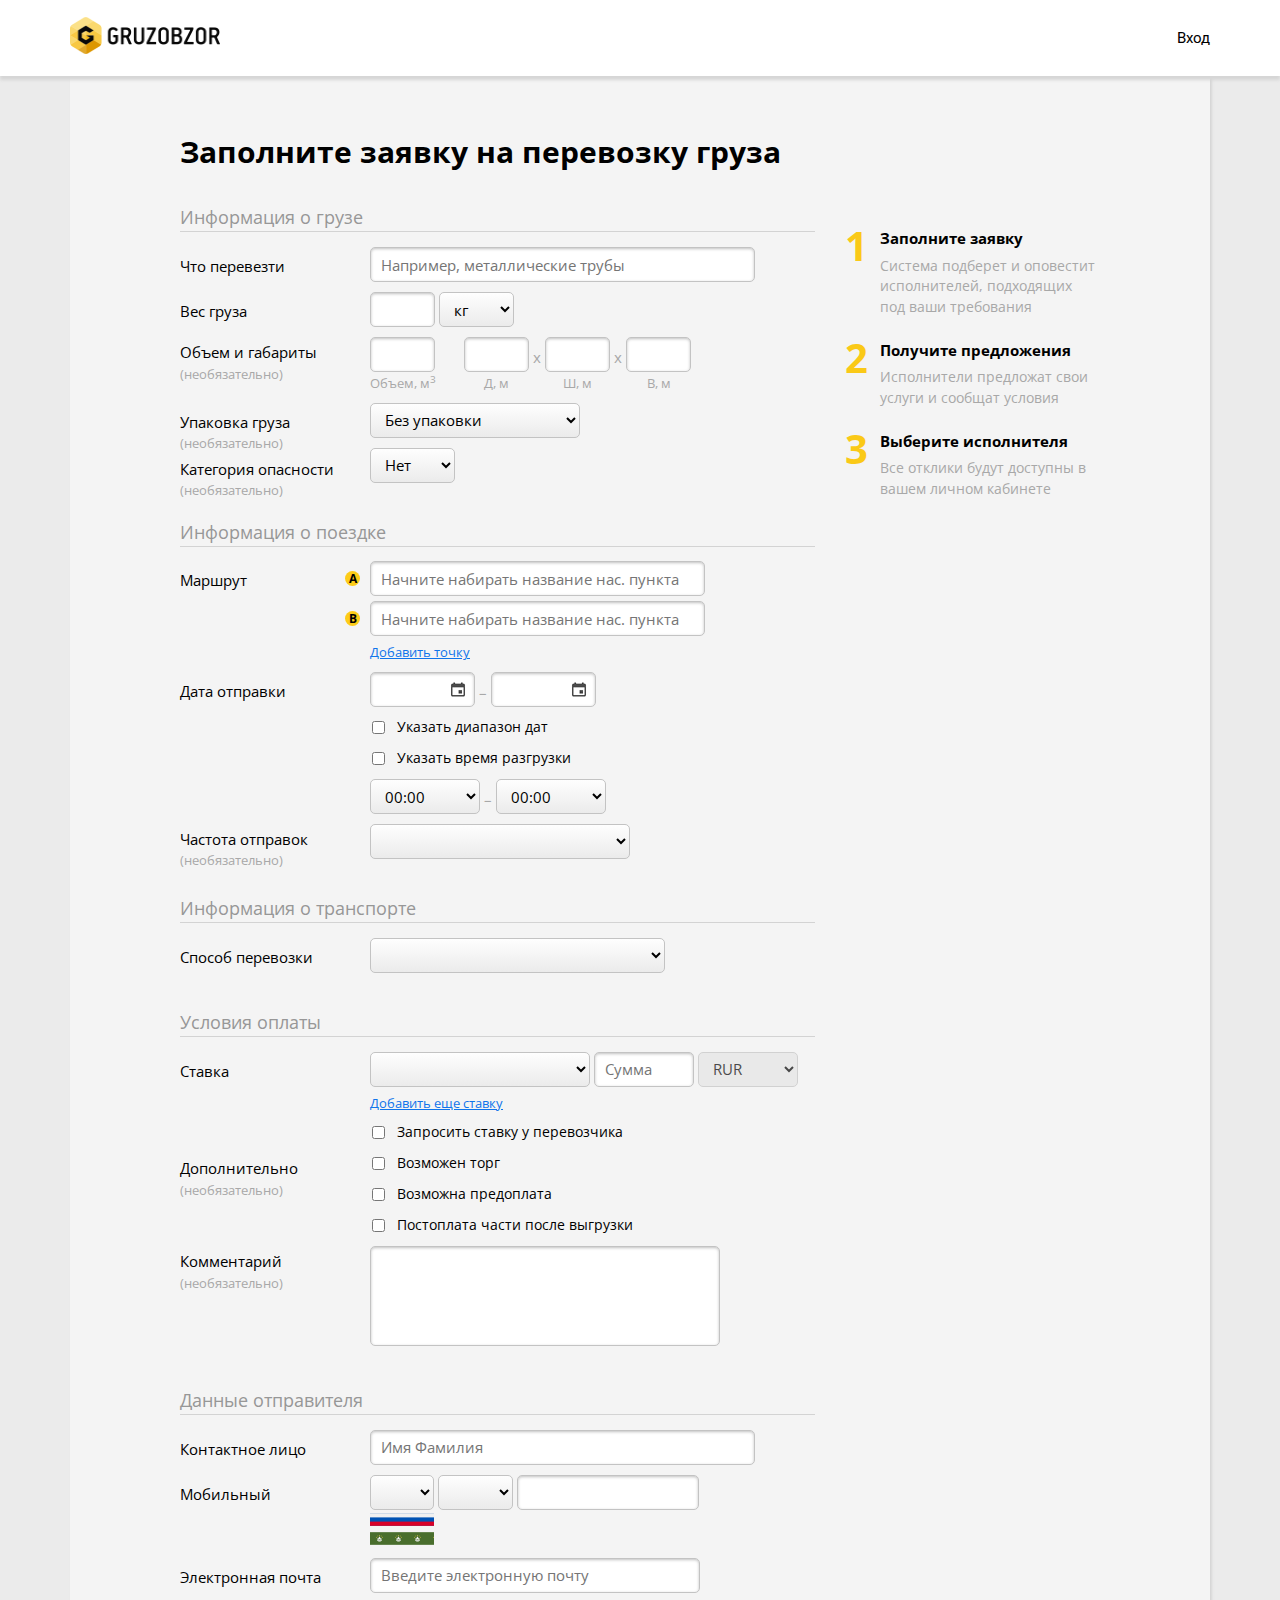
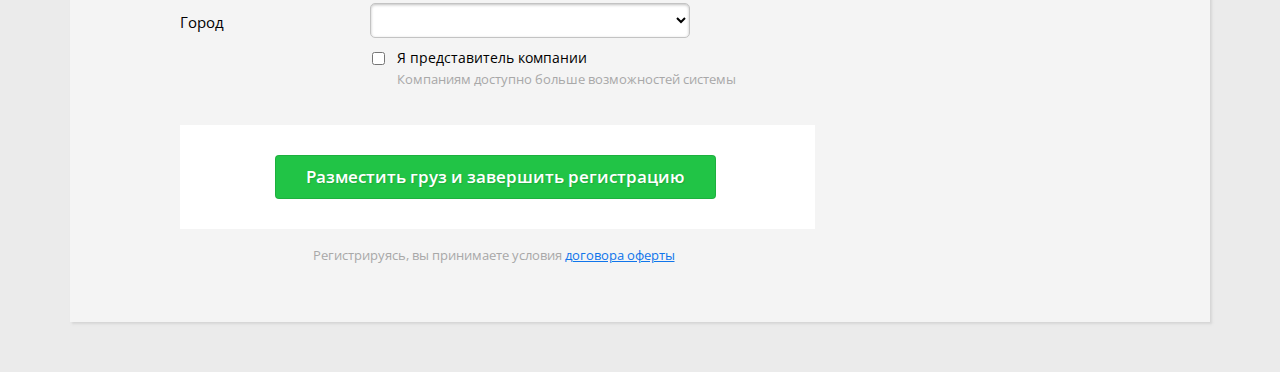
==== commit 632ff567: "another commit" ====
--- a/index.html
+++ b/index.html
@@ -1,12 +1,6 @@
 <!DOCTYPE html>
 <html>
 <head>
-
-
-<!-- Yandex.Metrika counter -->
-
-<noscript><div><img src="https://mc.yandex.ru/watch/1717941" style="position:absolute; left:-9999px;" alt="" /></div></noscript>
-<!-- /Yandex.Metrika counter -->
 	<meta http-equiv="content-type" content="text/html;charset=UTF-8" /><script type="text/javascript">(window.NREUM||(NREUM={})).loader_config={xpid:"VQIBVlVWCBADUVVQAAgEVA=="};window.NREUM||(NREUM={}),__nr_require=function(t,n,e){function r(e){if(!n[e]){var o=n[e]={exports:{}};t[e][0].call(o.exports,function(n){var o=t[e][1][n];return r(o||n)},o,o.exports)}return n[e].exports}if("function"==typeof __nr_require)return __nr_require;for(var o=0;o<e.length;o++)r(e[o]);return r}({1:[function(t,n,e){function r(t){try{s.console&&console.log(t)}catch(n){}}var o,i=t("ee"),a=t(15),s={};try{o=localStorage.getItem("__nr_flags").split(","),console&&"function"==typeof console.log&&(s.console=!0,o.indexOf("dev")!==-1&&(s.dev=!0),o.indexOf("nr_dev")!==-1&&(s.nrDev=!0))}catch(c){}s.nrDev&&i.on("internal-error",function(t){r(t.stack)}),s.dev&&i.on("fn-err",function(t,n,e){r(e.stack)}),s.dev&&(r("NR AGENT IN DEVELOPMENT MODE"),r("flags: "+a(s,function(t,n){return t}).join(", ")))},{}],2:[function(t,n,e){function r(t,n,e,r,s){try{p?p-=1:o(s||new UncaughtException(t,n,e),!0)}catch(f){try{i("ierr",[f,c.now(),!0])}catch(d){}}return"function"==typeof u&&u.apply(this,a(arguments))}function UncaughtException(t,n,e){this.message=t||"Uncaught error with no additional information",this.sourceURL=n,this.line=e}function o(t,n){var e=n?null:c.now();i("err",[t,e])}var i=t("handle"),a=t(16),s=t("ee"),c=t("loader"),f=t("gos"),u=window.onerror,d=!1,l="nr@seenError",p=0;c.features.err=!0,t(1),window.onerror=r;try{throw new Error}catch(h){"stack"in h&&(t(8),t(7),"addEventListener"in window&&t(5),c.xhrWrappable&&t(9),d=!0)}s.on("fn-start",function(t,n,e){d&&(p+=1)}),s.on("fn-err",function(t,n,e){d&&!e[l]&&(f(e,l,function(){return!0}),this.thrown=!0,o(e))}),s.on("fn-end",function(){d&&!this.thrown&&p>0&&(p-=1)}),s.on("internal-error",function(t){i("ierr",[t,c.now(),!0])})},{}],3:[function(t,n,e){t("loader").features.ins=!0},{}],4:[function(t,n,e){function r(t){}if(window.performance&&window.performance.timing&&window.performance.getEntriesByType){var o=t("ee"),i=t("handle"),a=t(8),s=t(7),c="learResourceTimings",f="addEventListener",u="resourcetimingbufferfull",d="bstResource",l="resource",p="-start",h="-end",m="fn"+p,w="fn"+h,v="bstTimer",y="pushState",g=t("loader");g.features.stn=!0,t(6);var b=NREUM.o.EV;o.on(m,function(t,n){var e=t[0];e instanceof b&&(this.bstStart=g.now())}),o.on(w,function(t,n){var e=t[0];e instanceof b&&i("bst",[e,n,this.bstStart,g.now()])}),a.on(m,function(t,n,e){this.bstStart=g.now(),this.bstType=e}),a.on(w,function(t,n){i(v,[n,this.bstStart,g.now(),this.bstType])}),s.on(m,function(){this.bstStart=g.now()}),s.on(w,function(t,n){i(v,[n,this.bstStart,g.now(),"requestAnimationFrame"])}),o.on(y+p,function(t){this.time=g.now(),this.startPath=location.pathname+location.hash}),o.on(y+h,function(t){i("bstHist",[location.pathname+location.hash,this.startPath,this.time])}),f in window.performance&&(window.performance["c"+c]?window.performance[f](u,function(t){i(d,[window.performance.getEntriesByType(l)]),window.performance["c"+c]()},!1):window.performance[f]("webkit"+u,function(t){i(d,[window.performance.getEntriesByType(l)]),window.performance["webkitC"+c]()},!1)),document[f]("scroll",r,{passive:!0}),document[f]("keypress",r,!1),document[f]("click",r,!1)}},{}],5:[function(t,n,e){function r(t){for(var n=t;n&&!n.hasOwnProperty(u);)n=Object.getPrototypeOf(n);n&&o(n)}function o(t){s.inPlace(t,[u,d],"-",i)}function i(t,n){return t[1]}var a=t("ee").get("events"),s=t(18)(a,!0),c=t("gos"),f=XMLHttpRequest,u="addEventListener",d="removeEventListener";n.exports=a,"getPrototypeOf"in Object?(r(document),r(window),r(f.prototype)):f.prototype.hasOwnProperty(u)&&(o(window),o(f.prototype)),a.on(u+"-start",function(t,n){var e=t[1],r=c(e,"nr@wrapped",function(){function t(){if("function"==typeof e.handleEvent)return e.handleEvent.apply(e,arguments)}var n={object:t,"function":e}[typeof e];return n?s(n,"fn-",null,n.name||"anonymous"):e});this.wrapped=t[1]=r}),a.on(d+"-start",function(t){t[1]=this.wrapped||t[1]})},{}],6:[function(t,n,e){var r=t("ee").get("history"),o=t(18)(r);n.exports=r,o.inPlace(window.history,["pushState","replaceState"],"-")},{}],7:[function(t,n,e){var r=t("ee").get("raf"),o=t(18)(r),i="equestAnimationFrame";n.exports=r,o.inPlace(window,["r"+i,"mozR"+i,"webkitR"+i,"msR"+i],"raf-"),r.on("raf-start",function(t){t[0]=o(t[0],"fn-")})},{}],8:[function(t,n,e){function r(t,n,e){t[0]=a(t[0],"fn-",null,e)}function o(t,n,e){this.method=e,this.timerDuration=isNaN(t[1])?0:+t[1],t[0]=a(t[0],"fn-",this,e)}var i=t("ee").get("timer"),a=t(18)(i),s="setTimeout",c="setInterval",f="clearTimeout",u="-start",d="-";n.exports=i,a.inPlace(window,[s,"setImmediate"],s+d),a.inPlace(window,[c],c+d),a.inPlace(window,[f,"clearImmediate"],f+d),i.on(c+u,r),i.on(s+u,o)},{}],9:[function(t,n,e){function r(t,n){d.inPlace(n,["onreadystatechange"],"fn-",s)}function o(){var t=this,n=u.context(t);t.readyState>3&&!n.resolved&&(n.resolved=!0,u.emit("xhr-resolved",[],t)),d.inPlace(t,y,"fn-",s)}function i(t){g.push(t),h&&(x?x.then(a):w?w(a):(E=-E,O.data=E))}function a(){for(var t=0;t<g.length;t++)r([],g[t]);g.length&&(g=[])}function s(t,n){return n}function c(t,n){for(var e in t)n[e]=t[e];return n}t(5);var f=t("ee"),u=f.get("xhr"),d=t(18)(u),l=NREUM.o,p=l.XHR,h=l.MO,m=l.PR,w=l.SI,v="readystatechange",y=["onload","onerror","onabort","onloadstart","onloadend","onprogress","ontimeout"],g=[];n.exports=u;var b=window.XMLHttpRequest=function(t){var n=new p(t);try{u.emit("new-xhr",[n],n),n.addEventListener(v,o,!1)}catch(e){try{u.emit("internal-error",[e])}catch(r){}}return n};if(c(p,b),b.prototype=p.prototype,d.inPlace(b.prototype,["open","send"],"-xhr-",s),u.on("send-xhr-start",function(t,n){r(t,n),i(n)}),u.on("open-xhr-start",r),h){var x=m&&m.resolve();if(!w&&!m){var E=1,O=document.createTextNode(E);new h(a).observe(O,{characterData:!0})}}else f.on("fn-end",function(t){t[0]&&t[0].type===v||a()})},{}],10:[function(t,n,e){function r(t){var n=this.params,e=this.metrics;if(!this.ended){this.ended=!0;for(var r=0;r<d;r++)t.removeEventListener(u[r],this.listener,!1);if(!n.aborted){if(e.duration=a.now()-this.startTime,4===t.readyState){n.status=t.status;var i=o(t,this.lastSize);if(i&&(e.rxSize=i),this.sameOrigin){var c=t.getResponseHeader("X-NewRelic-App-Data");c&&(n.cat=c.split(", ").pop())}}else n.status=0;e.cbTime=this.cbTime,f.emit("xhr-done",[t],t),s("xhr",[n,e,this.startTime])}}}function o(t,n){var e=t.responseType;if("json"===e&&null!==n)return n;var r="arraybuffer"===e||"blob"===e||"json"===e?t.response:t.responseText;return h(r)}function i(t,n){var e=c(n),r=t.params;r.host=e.hostname+":"+e.port,r.pathname=e.pathname,t.sameOrigin=e.sameOrigin}var a=t("loader");if(a.xhrWrappable){var s=t("handle"),c=t(11),f=t("ee"),u=["load","error","abort","timeout"],d=u.length,l=t("id"),p=t(14),h=t(13),m=window.XMLHttpRequest;a.features.xhr=!0,t(9),f.on("new-xhr",function(t){var n=this;n.totalCbs=0,n.called=0,n.cbTime=0,n.end=r,n.ended=!1,n.xhrGuids={},n.lastSize=null,p&&(p>34||p<10)||window.opera||t.addEventListener("progress",function(t){n.lastSize=t.loaded},!1)}),f.on("open-xhr-start",function(t){this.params={method:t[0]},i(this,t[1]),this.metrics={}}),f.on("open-xhr-end",function(t,n){"loader_config"in NREUM&&"xpid"in NREUM.loader_config&&this.sameOrigin&&n.setRequestHeader("X-NewRelic-ID",NREUM.loader_config.xpid)}),f.on("send-xhr-start",function(t,n){var e=this.metrics,r=t[0],o=this;if(e&&r){var i=h(r);i&&(e.txSize=i)}this.startTime=a.now(),this.listener=function(t){try{"abort"===t.type&&(o.params.aborted=!0),("load"!==t.type||o.called===o.totalCbs&&(o.onloadCalled||"function"!=typeof n.onload))&&o.end(n)}catch(e){try{f.emit("internal-error",[e])}catch(r){}}};for(var s=0;s<d;s++)n.addEventListener(u[s],this.listener,!1)}),f.on("xhr-cb-time",function(t,n,e){this.cbTime+=t,n?this.onloadCalled=!0:this.called+=1,this.called!==this.totalCbs||!this.onloadCalled&&"function"==typeof e.onload||this.end(e)}),f.on("xhr-load-added",function(t,n){var e=""+l(t)+!!n;this.xhrGuids&&!this.xhrGuids[e]&&(this.xhrGuids[e]=!0,this.totalCbs+=1)}),f.on("xhr-load-removed",function(t,n){var e=""+l(t)+!!n;this.xhrGuids&&this.xhrGuids[e]&&(delete this.xhrGuids[e],this.totalCbs-=1)}),f.on("addEventListener-end",function(t,n){n instanceof m&&"load"===t[0]&&f.emit("xhr-load-added",[t[1],t[2]],n)}),f.on("removeEventListener-end",function(t,n){n instanceof m&&"load"===t[0]&&f.emit("xhr-load-removed",[t[1],t[2]],n)}),f.on("fn-start",function(t,n,e){n instanceof m&&("onload"===e&&(this.onload=!0),("load"===(t[0]&&t[0].type)||this.onload)&&(this.xhrCbStart=a.now()))}),f.on("fn-end",function(t,n){this.xhrCbStart&&f.emit("xhr-cb-time",[a.now()-this.xhrCbStart,this.onload,n],n)})}},{}],11:[function(t,n,e){n.exports=function(t){var n=document.createElement("a"),e=window.location,r={};n.href=t,r.port=n.port;var o=n.href.split("://");!r.port&&o[1]&&(r.port=o[1].split("/")[0].split("@").pop().split(":")[1]),r.port&&"0"!==r.port||(r.port="https"===o[0]?"443":"80"),r.hostname=n.hostname||e.hostname,r.pathname=n.pathname,r.protocol=o[0],"/"!==r.pathname.charAt(0)&&(r.pathname="/"+r.pathname);var i=!n.protocol||":"===n.protocol||n.protocol===e.protocol,a=n.hostname===document.domain&&n.port===e.port;return r.sameOrigin=i&&(!n.hostname||a),r}},{}],12:[function(t,n,e){function r(){}function o(t,n,e){return function(){return i(t,[f.now()].concat(s(arguments)),n?null:this,e),n?void 0:this}}var i=t("handle"),a=t(15),s=t(16),c=t("ee").get("tracer"),f=t("loader"),u=NREUM;"undefined"==typeof window.newrelic&&(newrelic=u);var d=["setPageViewName","setCustomAttribute","setErrorHandler","finished","addToTrace","inlineHit","addRelease"],l="api-",p=l+"ixn-";a(d,function(t,n){u[n]=o(l+n,!0,"api")}),u.addPageAction=o(l+"addPageAction",!0),u.setCurrentRouteName=o(l+"routeName",!0),n.exports=newrelic,u.interaction=function(){return(new r).get()};var h=r.prototype={createTracer:function(t,n){var e={},r=this,o="function"==typeof n;return i(p+"tracer",[f.now(),t,e],r),function(){if(c.emit((o?"":"no-")+"fn-start",[f.now(),r,o],e),o)try{return n.apply(this,arguments)}catch(t){throw c.emit("fn-err",[arguments,this,t],e),t}finally{c.emit("fn-end",[f.now()],e)}}}};a("setName,setAttribute,save,ignore,onEnd,getContext,end,get".split(","),function(t,n){h[n]=o(p+n)}),newrelic.noticeError=function(t){"string"==typeof t&&(t=new Error(t)),i("err",[t,f.now()])}},{}],13:[function(t,n,e){n.exports=function(t){if("string"==typeof t&&t.length)return t.length;if("object"==typeof t){if("undefined"!=typeof ArrayBuffer&&t instanceof ArrayBuffer&&t.byteLength)return t.byteLength;if("undefined"!=typeof Blob&&t instanceof Blob&&t.size)return t.size;if(!("undefined"!=typeof FormData&&t instanceof FormData))try{return JSON.stringify(t).length}catch(n){return}}}},{}],14:[function(t,n,e){var r=0,o=navigator.userAgent.match(/Firefox[\/\s](\d+\.\d+)/);o&&(r=+o[1]),n.exports=r},{}],15:[function(t,n,e){function r(t,n){var e=[],r="",i=0;for(r in t)o.call(t,r)&&(e[i]=n(r,t[r]),i+=1);return e}var o=Object.prototype.hasOwnProperty;n.exports=r},{}],16:[function(t,n,e){function r(t,n,e){n||(n=0),"undefined"==typeof e&&(e=t?t.length:0);for(var r=-1,o=e-n||0,i=Array(o<0?0:o);++r<o;)i[r]=t[n+r];return i}n.exports=r},{}],17:[function(t,n,e){n.exports={exists:"undefined"!=typeof window.performance&&window.performance.timing&&"undefined"!=typeof window.performance.timing.navigationStart}},{}],18:[function(t,n,e){function r(t){return!(t&&t instanceof Function&&t.apply&&!t[a])}var o=t("ee"),i=t(16),a="nr@original",s=Object.prototype.hasOwnProperty,c=!1;n.exports=function(t,n){function e(t,n,e,o){function nrWrapper(){var r,a,s,c;try{a=this,r=i(arguments),s="function"==typeof e?e(r,a):e||{}}catch(f){l([f,"",[r,a,o],s])}u(n+"start",[r,a,o],s);try{return c=t.apply(a,r)}catch(d){throw u(n+"err",[r,a,d],s),d}finally{u(n+"end",[r,a,c],s)}}return r(t)?t:(n||(n=""),nrWrapper[a]=t,d(t,nrWrapper),nrWrapper)}function f(t,n,o,i){o||(o="");var a,s,c,f="-"===o.charAt(0);for(c=0;c<n.length;c++)s=n[c],a=t[s],r(a)||(t[s]=e(a,f?s+o:o,i,s))}function u(e,r,o){if(!c||n){var i=c;c=!0;try{t.emit(e,r,o,n)}catch(a){l([a,e,r,o])}c=i}}function d(t,n){if(Object.defineProperty&&Object.keys)try{var e=Object.keys(t);return e.forEach(function(e){Object.defineProperty(n,e,{get:function(){return t[e]},set:function(n){return t[e]=n,n}})}),n}catch(r){l([r])}for(var o in t)s.call(t,o)&&(n[o]=t[o]);return n}function l(n){try{t.emit("internal-error",n)}catch(e){}}return t||(t=o),e.inPlace=f,e.flag=a,e}},{}],ee:[function(t,n,e){function r(){}function o(t){function n(t){return t&&t instanceof r?t:t?c(t,s,i):i()}function e(e,r,o,i){if(!l.aborted||i){t&&t(e,r,o);for(var a=n(o),s=h(e),c=s.length,f=0;f<c;f++)s[f].apply(a,r);var d=u[y[e]];return d&&d.push([g,e,r,a]),a}}function p(t,n){v[t]=h(t).concat(n)}function h(t){return v[t]||[]}function m(t){return d[t]=d[t]||o(e)}function w(t,n){f(t,function(t,e){n=n||"feature",y[e]=n,n in u||(u[n]=[])})}var v={},y={},g={on:p,emit:e,get:m,listeners:h,context:n,buffer:w,abort:a,aborted:!1};return g}function i(){return new r}function a(){(u.api||u.feature)&&(l.aborted=!0,u=l.backlog={})}var s="nr@context",c=t("gos"),f=t(15),u={},d={},l=n.exports=o();l.backlog=u},{}],gos:[function(t,n,e){function r(t,n,e){if(o.call(t,n))return t[n];var r=e();if(Object.defineProperty&&Object.keys)try{return Object.defineProperty(t,n,{value:r,writable:!0,enumerable:!1}),r}catch(i){}return t[n]=r,r}var o=Object.prototype.hasOwnProperty;n.exports=r},{}],handle:[function(t,n,e){function r(t,n,e,r){o.buffer([t],r),o.emit(t,n,e)}var o=t("ee").get("handle");n.exports=r,r.ee=o},{}],id:[function(t,n,e){function r(t){var n=typeof t;return!t||"object"!==n&&"function"!==n?-1:t===window?0:a(t,i,function(){return o++})}var o=1,i="nr@id",a=t("gos");n.exports=r},{}],loader:[function(t,n,e){function r(){if(!x++){var t=b.info=NREUM.info,n=l.getElementsByTagName("script")[0];if(setTimeout(u.abort,3e4),!(t&&t.licenseKey&&t.applicationID&&n))return u.abort();f(y,function(n,e){t[n]||(t[n]=e)}),c("mark",["onload",a()+b.offset],null,"api");var e=l.createElement("script");e.src="https://"+t.agent,n.parentNode.insertBefore(e,n)}}function o(){"complete"===l.readyState&&i()}function i(){c("mark",["domContent",a()+b.offset],null,"api")}function a(){return E.exists&&performance.now?Math.round(performance.now()):(s=Math.max((new Date).getTime(),s))-b.offset}var s=(new Date).getTime(),c=t("handle"),f=t(15),u=t("ee"),d=window,l=d.document,p="addEventListener",h="attachEvent",m=d.XMLHttpRequest,w=m&&m.prototype;NREUM.o={ST:setTimeout,SI:d.setImmediate,CT:clearTimeout,XHR:m,REQ:d.Request,EV:d.Event,PR:d.Promise,MO:d.MutationObserver};var v=""+location,y={beacon:"bam.nr-data.net",errorBeacon:"bam.nr-data.net",agent:"js-agent.newrelic.com/nr-1071.min.js"},g=m&&w&&w[p]&&!/CriOS/.test(navigator.userAgent),b=n.exports={offset:s,now:a,origin:v,features:{},xhrWrappable:g};t(12),l[p]?(l[p]("DOMContentLoaded",i,!1),d[p]("load",r,!1)):(l[h]("onreadystatechange",o),d[h]("onload",r)),c("mark",["firstbyte",s],null,"api");var x=0,E=t(17)},{}]},{},["loader",2,10,4,3]);</script>
 	<meta name="viewport" content="width=device-width, initial-scale=1.0">
 	<meta http-equiv="content-type" content="text/html;charset=UTF-8" />
@@ -23,11 +17,8 @@
 	<link rel="stylesheet" type="text/css" href="/static/components/suggestions-jquery/dist/css/suggestions.min.css" />
 	<link rel="stylesheet" type="text/css" href="./css/style.css" />
 	<link rel="stylesheet" type="text/css" href="/static/css/custom.css" />
+	<script src="./js/vue.js"></script>
 </head>
-
-<body><!-- Google Tag Manager (noscript) -->
-<noscript><iframe src="https://www.googletagmanager.com/ns.html?id=GTM-54B39J6" height="0" width="0" style="display:none;visibility:hidden"></iframe></noscript>
-<!-- End Google Tag Manager (noscript) -->
 	<div class="General">
 		<div class="Header">
 			<div class="HeaderInner">
@@ -75,7 +66,6 @@
 				</div>
 			</div>
 		</div>
-
 		<div class="ContentWithMenu ContentWithMenu-Right">
 			<form class="Form Form-Narrow" method="post" action="/rest/registration/create">
 				<h1>Заполните заявку на перевозку груза</h1>
@@ -155,7 +145,8 @@
 					<div class="Form_Field">
                 <span class="DropdownOuter validate-load-pack">
                 <select class="Dropdown" data-dropdown="" name="load[pack]"
-                        data-dropdown-clear="true" data-dropdown-search="false" placeholder="Выберите упаковку" style="width: 210px;" data-validator-field="">
+						data-dropdown-clear="true" data-dropdown-search="false" placeholder="Выберите упаковку" style="width: 210px;" data-validator-field="">
+										<option value="0">Без упаковки</option>
                                         <option value="1">Навалом</option>
                                         <option value="2">Коробки</option>
                                         <option value="3">Россыпью</option>
@@ -169,7 +160,7 @@
                         <div class="Form_Field">
                     <span class="DropdownOuter validate-load-pack">
                     <select class="Dropdown" data-dropdown="" name="load[pack]"
-                            data-dropdown-clear="true" data-dropdown-search="false" placeholder="Выберите упаковку" style="width: 210px;" data-validator-field="">
+                            data-dropdown-clear="true" data-dropdown-search="false" placeholder="Выберите упаковку" style="width: 85px;" data-validator-field="">
                                             <option value="0">Нет</option>
                                             <option value="1">1 класс опасности - взрывчатые материалы (ВМ)</option>
                                             <option value="2">2 класс опасности - газы сжатые, сжиженные и растворенные под давлением</option>
@@ -253,7 +244,7 @@
               <span class="DropdownOuter">
                 <select class="Dropdown" name="load[unload_time_min]"
                         data-dropdown="" data-dropdown-search="false" placeholder="" style="width: 110px;">
-                  	                  <option value="00:00">00:00</option>
+                  	                	  <option value="00:00">00:00</option>
 	                	                  <option value="01:00">01:00</option>
 	                	                  <option value="02:00">02:00</option>
 	                	                  <option value="03:00">03:00</option>
@@ -350,6 +341,7 @@
             </span>
 					</div>
 				</div>
+				
 				<div id="transport-types-block" style="display: none;">
 					<div class="Form_Item">
 						<div class="Form_Name">Тип кузова</div>
@@ -449,7 +441,7 @@
                   <select class="Dropdown" disabled="disabled" name="load[bids][cur][]"
                           data-dropdown="" data-dropdown-search="false" placeholder="" style="width: 100px;"
                           data-calctype-dropdown="controlled">
-                                          <option value="1">руб</option>
+                                          <option value="1">RUR</option>
 	                                        <option value="2">руб/км</option>
 	                                        <option value="3">руб/т.</option>
 	                                        <option value="4">грн.</option>
@@ -566,9 +558,30 @@
 				<div class="Form_Item">
 					<div class="Form_Name">Мобильный</div>
 					<div class="Form_Field">
+							<div class="Form_FieldItem">
+									<span class="DropdownOuter">
+									  <select class="Dropdown" data-dropdown="" name="load[weight_unit]"
+											  data-dropdown-search="false" placeholder="" style="width: 64px;">   
+											  <!-- потом поставить  64px -->
+											  <select name="" id="">
+													<option value="russia" style="background-image:url(img/russia.svg);" selected></option>
+													<option value="saab"  style="background-image:url(img/macao.svg);"></option>
+												</select>	
+									  </select>
+									</span>
+									<div class="Form_FieldItem">
+											<span class="DropdownOuter">
+											  <select class="Dropdown" data-dropdown="" name="load[weight_unit]"
+													  data-dropdown-search="false" placeholder="" style="width: 75px;">
+													  <option value="russia" style="background-image:url(img/russia.svg);" selected></option>
+													  <option value="saab"  style="background-image:url(img/macao.svg);"></option>
+											  </select>
+											</span>
+													  </div>
+							</div>			
             <span class="TextboxOuter PhoneCode validate-load-mobile validate-load-login" data-validator-required="">
-              <input type="text" name="load[mobile]"
-                     class="Textbox" style="width: 130px;" placeholder="" data-phonecode="" data-validator-field="" placeholder="Введите мобильный" />
+            	<input type="text" name="load[mobile]"
+                     class="Textbox" style="width: 170px;" placeholder="" data-phonecode="" data-validator-field="" placeholder="Введите мобильный" />
               <i class="ValidatorIcon go-icon-success" data-validator-success=""></i>
             </span>
 					</div>
@@ -636,7 +649,7 @@
 
 		<div class="Footer Footer-None"></div>
 	</div>
-	<script type="text/javascript" src="/static/js/jquery.js"></script>
+	<script type="text/javascript" src="js/jquery.js"></script>
 	<script type="text/javascript" src="/static/components/jquery-ui/jquery-ui.min.js"></script>
 	<script type="text/javascript" src="/static/components/phonecode/counties.js"></script>
 	<script type="text/javascript" src="/static/components/phonecode/phonecode.js"></script>
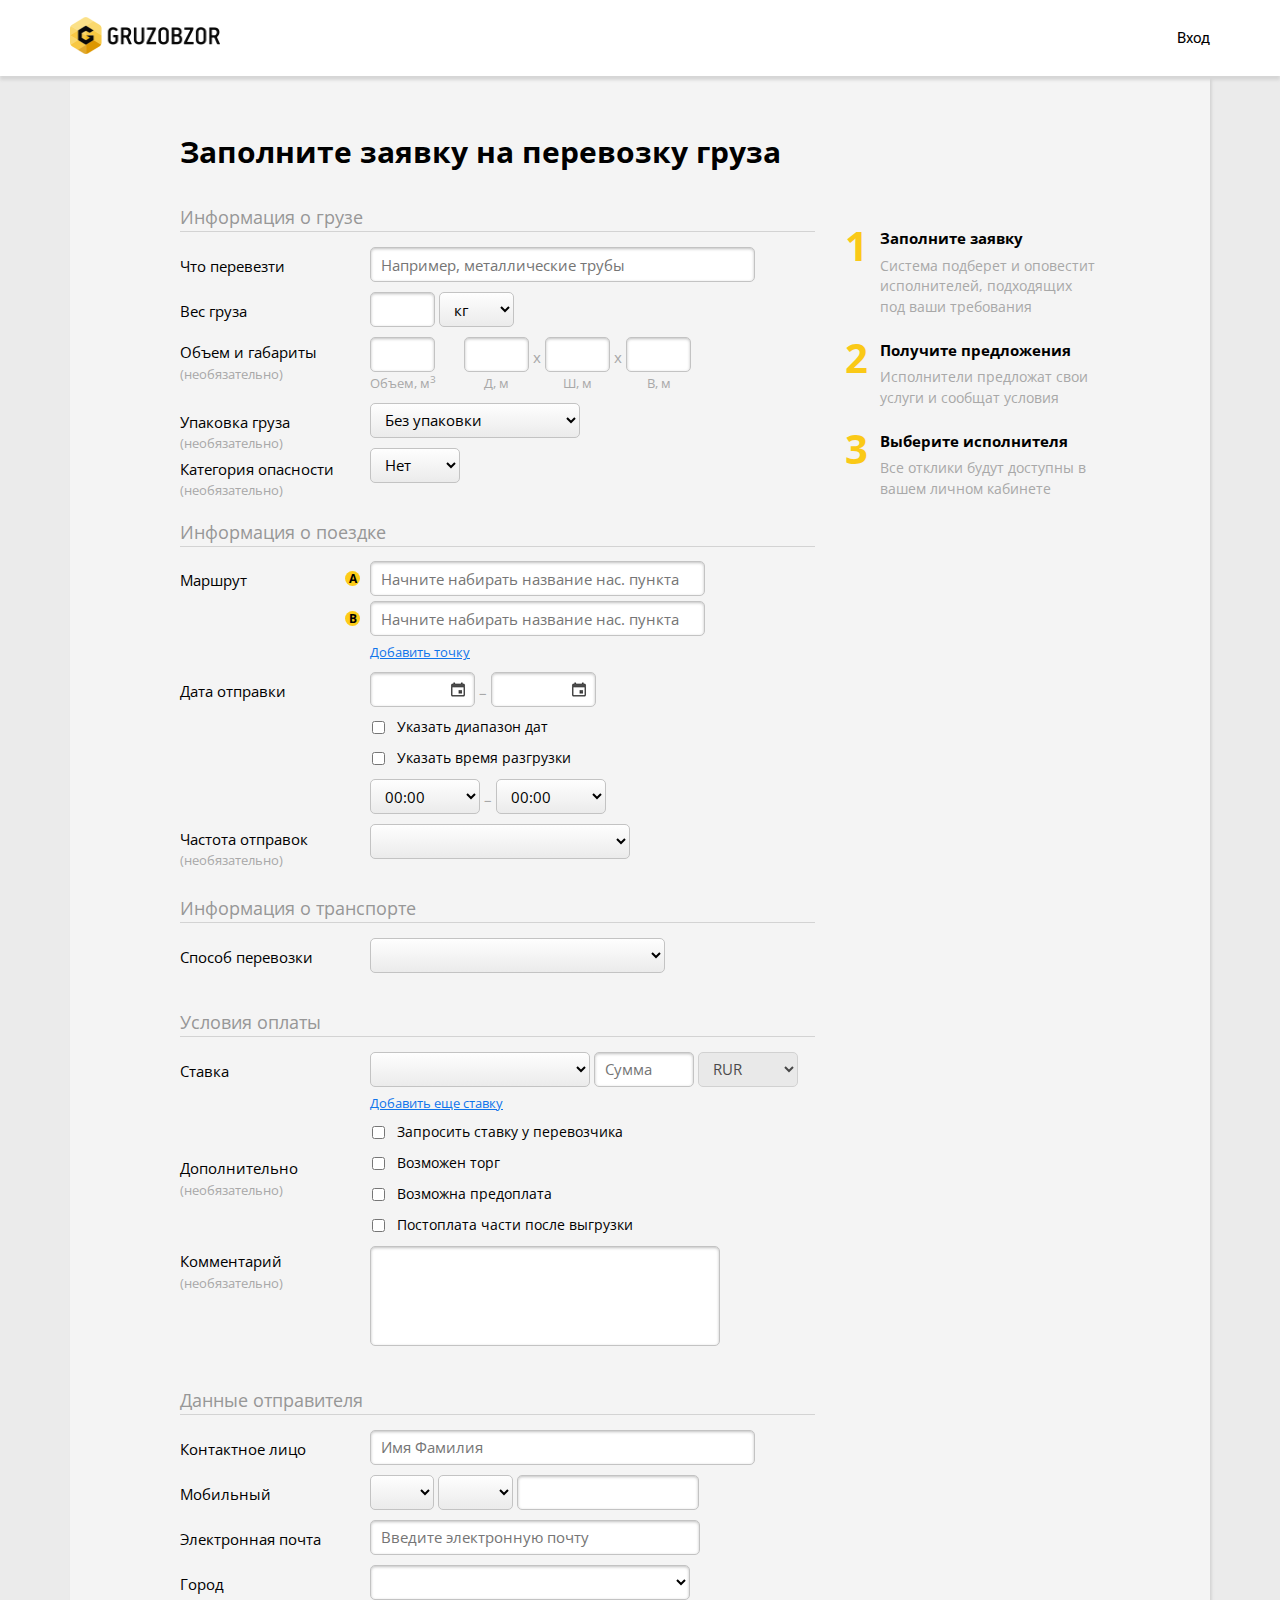
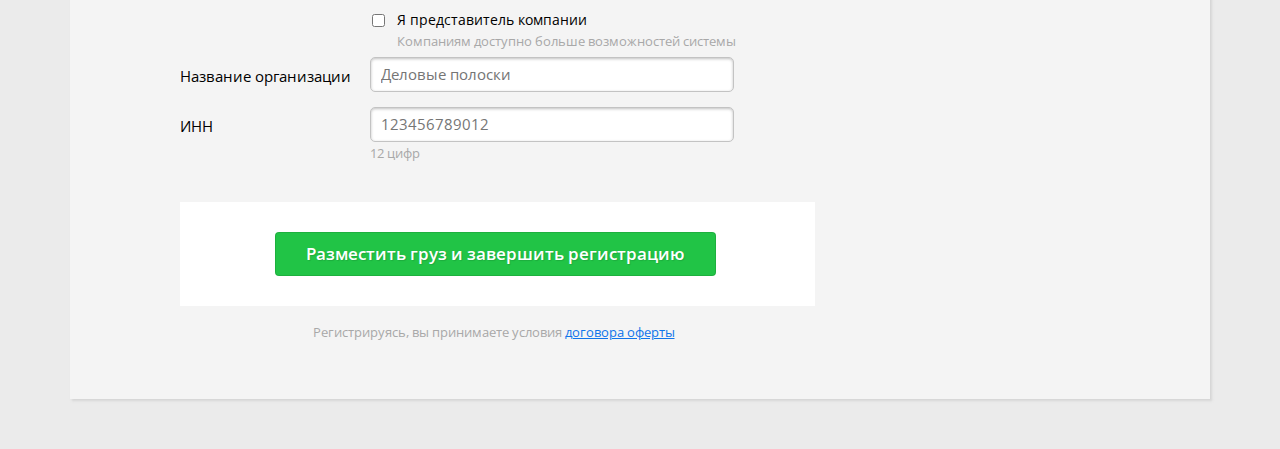
==== commit a04b7e8e: "the third commit" ====
--- a/index.html
+++ b/index.html
@@ -160,7 +160,7 @@
                         <div class="Form_Field">
                     <span class="DropdownOuter validate-load-pack">
                     <select class="Dropdown" data-dropdown="" name="load[pack]"
-                            data-dropdown-clear="true" data-dropdown-search="false" placeholder="Выберите упаковку" style="width: 85px;" data-validator-field="">
+                            data-dropdown-clear="true" data-dropdown-search="false" placeholder="Выберите упаковку" style="width: 90px;" data-validator-field="">
                                             <option value="0">Нет</option>
                                             <option value="1">1 класс опасности - взрывчатые материалы (ВМ)</option>
                                             <option value="2">2 класс опасности - газы сжатые, сжиженные и растворенные под давлением</option>
@@ -562,11 +562,9 @@
 									<span class="DropdownOuter">
 									  <select class="Dropdown" data-dropdown="" name="load[weight_unit]"
 											  data-dropdown-search="false" placeholder="" style="width: 64px;">   
-											  <!-- потом поставить  64px -->
-											  <select name="" id="">
 													<option value="russia" style="background-image:url(img/russia.svg);" selected></option>
 													<option value="saab"  style="background-image:url(img/macao.svg);"></option>
-												</select>	
+
 									  </select>
 									</span>
 									<div class="Form_FieldItem">
@@ -616,12 +614,12 @@
 						</label>
 					</div>
 				</div>
-				<div class="Form_Item" data-company="block" style="display: none;">
-					<div class="Form_Name">Организация или ИП</div>
+				<div class="Form_Item" data-company="block" >
+					<div class="Form_Name">Название организации</div>
 					<div class="Form_Field">
             <span class="TextboxOuter validate-load-company_full_name validate-load-company_short_name validate-load-opf validate-load-inn" data-validator-required="">
               <input type="text" class="Textbox" name="load[company_full_name]"
-                     style="width: 255px;" placeholder="Название, ИНН или ОГРН" data-validator-field="" />
+                     style="width: 364px;" placeholder="Деловые полоски" data-validator-field="" />
               <span class="Description Description-Block" id="companyInfo"></span>
             </span>
 						<input type="hidden" name="load[company_short_name]" id="input-company-name">
@@ -629,6 +627,21 @@
 						<input type="hidden" name="load[inn]" id="input-inn">
 					</div>
 				</div>
+
+				<div class="Form_Item" data-company="block" >
+					<div class="Form_Name">ИНН</div>
+					<div class="Form_Field">
+            <span class="TextboxOuter validate-load-company_full_name validate-load-company_short_name validate-load-opf validate-load-inn" data-validator-required="">
+              <input type="text" class="Textbox" name="load[company_full_name]"
+                     style="width: 364px;" placeholder="123456789012" data-validator-field="" />
+              <span class="Description Description-Block">12 цифр</span>
+            </span>
+						<input type="hidden" name="load[company_short_name]" id="input-company-name">
+						<input type="hidden" name="load[opf]" id="input-opf">
+						<input type="hidden" name="load[inn]" id="input-inn">
+					</div>
+				</div>
+
 				<div class="Form_Item Form_Item-Submit">
 					<button class="Button Button-Success remote-form" id="form-submit-btn">
 						<span class="ButtonText">Разместить груз и завершить регистрацию</span>
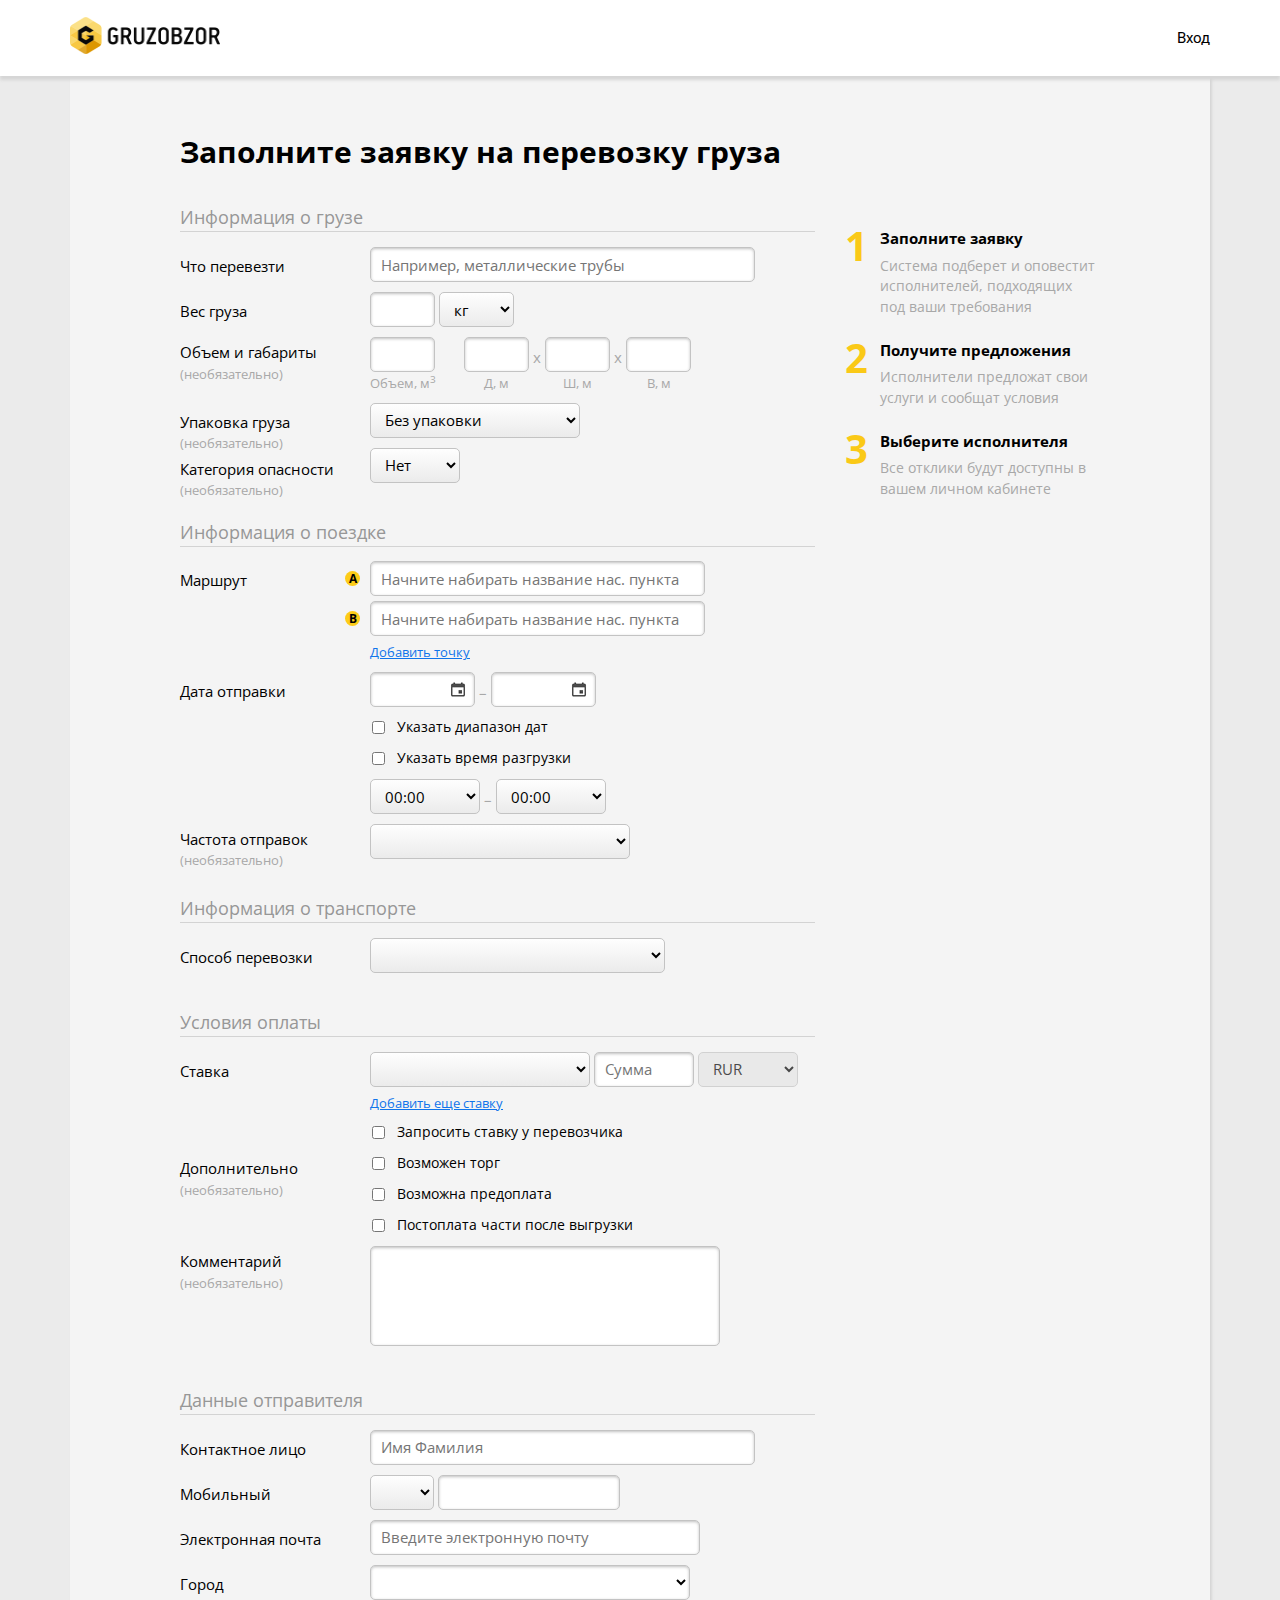
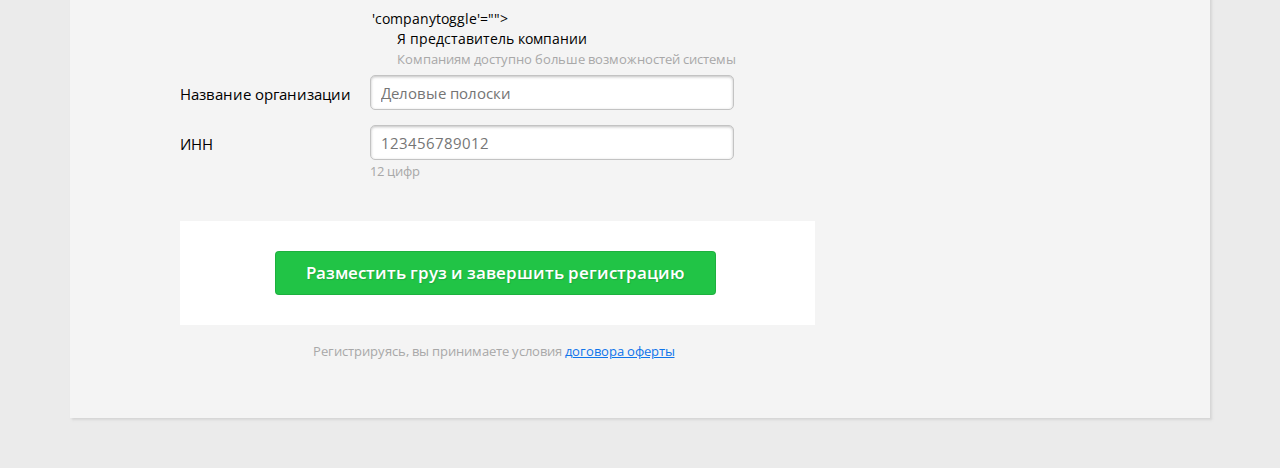
==== commit 07afd875: "not ready yet though" ====
--- a/index.html
+++ b/index.html
@@ -567,15 +567,7 @@
 
 									  </select>
 									</span>
-									<div class="Form_FieldItem">
-											<span class="DropdownOuter">
-											  <select class="Dropdown" data-dropdown="" name="load[weight_unit]"
-													  data-dropdown-search="false" placeholder="" style="width: 75px;">
-													  <option value="russia" style="background-image:url(img/russia.svg);" selected></option>
-													  <option value="saab"  style="background-image:url(img/macao.svg);"></option>
-											  </select>
-											</span>
-													  </div>
+
 							</div>			
             <span class="TextboxOuter PhoneCode validate-load-mobile validate-load-login" data-validator-required="">
             	<input type="text" name="load[mobile]"
@@ -604,43 +596,48 @@
             </span>
 					</div>
 				</div>
-				<div class="Form_Item">
-					<div class="Form_Field">
-						<label class="Checkbox Checkbox-Block" data-type="checkbox">
-							<input type="checkbox" class="Checkbox_Button" name="load[has_company]" value="1" data-company="checkbox" />
-							<span class="Checkbox_Text">Я представитель компании
-                <span class="Description Description-Block">Компаниям доступно больше возможностей системы</span>
-              </span>
-						</label>
-					</div>
-				</div>
-				<div class="Form_Item" data-company="block" >
-					<div class="Form_Name">Название организации</div>
-					<div class="Form_Field">
-            <span class="TextboxOuter validate-load-company_full_name validate-load-company_short_name validate-load-opf validate-load-inn" data-validator-required="">
-              <input type="text" class="Textbox" name="load[company_full_name]"
-                     style="width: 364px;" placeholder="Деловые полоски" data-validator-field="" />
-              <span class="Description Description-Block" id="companyInfo"></span>
-            </span>
-						<input type="hidden" name="load[company_short_name]" id="input-company-name">
-						<input type="hidden" name="load[opf]" id="input-opf">
-						<input type="hidden" name="load[inn]" id="input-inn">
-					</div>
-				</div>
-
-				<div class="Form_Item" data-company="block" >
-					<div class="Form_Name">ИНН</div>
-					<div class="Form_Field">
-            <span class="TextboxOuter validate-load-company_full_name validate-load-company_short_name validate-load-opf validate-load-inn" data-validator-required="">
-              <input type="text" class="Textbox" name="load[company_full_name]"
-                     style="width: 364px;" placeholder="123456789012" data-validator-field="" />
-              <span class="Description Description-Block">12 цифр</span>
-            </span>
-						<input type="hidden" name="load[company_short_name]" id="input-company-name">
-						<input type="hidden" name="load[opf]" id="input-opf">
-						<input type="hidden" name="load[inn]" id="input-inn">
-					</div>
-				</div>
+				<div class="Form_Item" id="companyCase">
+						<div class="Form_Field">
+							<label class="Checkbox Checkbox-Block" data-type="checkbox">
+								<input type="checkbox" class="Checkbox_Button" name="load[has_company]" value="1" data-company="checkbox"  id='checkboxCompany' v-model="isACompany" @click: 'companyToggle'/>
+								<span class="Checkbox_Text">Я представитель компании  
+					<span class="Description Description-Block">Компаниям доступно больше возможностей системы</span>
+				</span>
+							</label>
+						</div>
+ 
+   <div id="companyForm">
+		<div class="Form_Item" data-company="block" >
+				<div class="Form_Name">Название организации</div>
+				<div class="Form_Field">
+		<span class="TextboxOuter validate-load-company_full_name validate-load-company_short_name validate-load-opf validate-load-inn" data-validator-required="">
+		<input type="text" class="Textbox" name="load[company_full_name]"
+				style="width: 364px;" placeholder="Деловые полоски" data-validator-field="" />
+		<span class="Description Description-Block" id="companyInfo"></span>
+		</span>
+					<input type="hidden" name="load[company_short_name]" id="input-company-name">
+					<input type="hidden" name="load[opf]" id="input-opf">
+					<input type="hidden" name="load[inn]" id="input-inn">
+				</div>
+			</div>
+
+			<div class="Form_Item" data-company="block" >
+				<div class="Form_Name">ИНН</div>
+				<div class="Form_Field">
+		<span class="TextboxOuter validate-load-company_full_name validate-load-company_short_name validate-load-opf validate-load-inn" data-validator-required="">
+		<input type="text" class="Textbox" name="load[company_full_name]"
+				style="width: 364px;" placeholder="123456789012" data-validator-field="" />
+		<span class="Description Description-Block">12 цифр</span>
+		</span>
+					<input type="hidden" name="load[company_short_name]" id="input-company-name">
+					<input type="hidden" name="load[opf]" id="input-opf">
+					<input type="hidden" name="load[inn]" id="input-inn">
+				</div>
+			</div>
+   </div>
+
+				</div>
+
 
 				<div class="Form_Item Form_Item-Submit">
 					<button class="Button Button-Success remote-form" id="form-submit-btn">
@@ -670,5 +667,25 @@
 	<script type="text/javascript" src="/static/components/select2/i18n/ru.js"></script>
 	<script type="text/javascript" src="/static/components/suggestions-jquery/dist/js/jquery.suggestions.min.js"></script>
 	<script type="text/javascript" src="/static/js/ui.js"></script>
+
+
 <script type="text/javascript">window.NREUM||(NREUM={});NREUM.info={"beacon":"bam.nr-data.net","licenseKey":"34c511cb0d","applicationID":"35427932","transactionName":"Y1UHZBRRW0UCB0ZdVlofJFMSWVpYTDZXU1BHRBdREllaWCALXEBLW1wJVRQfVlcRA10=","queueTime":0,"applicationTime":231,"atts":"TxIEElxLSEs=","errorBeacon":"bam.nr-data.net","agent":""}</script></body>
+<script>
+
+var app =  new Vue ({
+	el: '#companyCase',
+	comForm: '#companyForm',
+    data: {
+        isACompany: false
+    },
+	methods: {
+		companyToggle: ()  => {
+
+			isACompany = !isACompany;
+
+		}
+	}
+})
+</script>
+
 </html>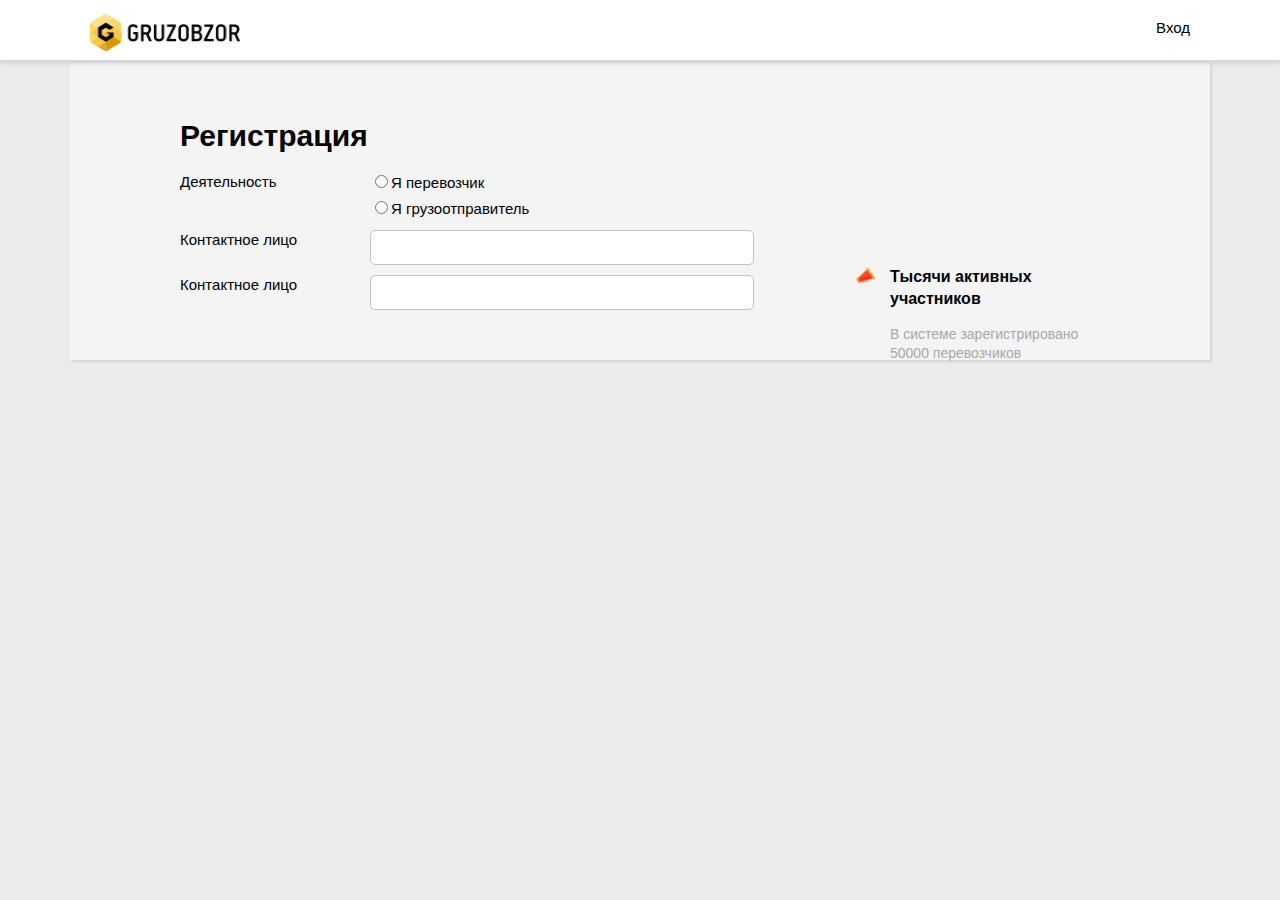
==== commit 0e3ea6f0: "new layout" ====
--- a/index.html
+++ b/index.html
@@ -1,691 +1,77 @@
 <!DOCTYPE html>
-<html>
+<html lang="en">
 <head>
-	<meta http-equiv="content-type" content="text/html;charset=UTF-8" /><script type="text/javascript">(window.NREUM||(NREUM={})).loader_config={xpid:"VQIBVlVWCBADUVVQAAgEVA=="};window.NREUM||(NREUM={}),__nr_require=function(t,n,e){function r(e){if(!n[e]){var o=n[e]={exports:{}};t[e][0].call(o.exports,function(n){var o=t[e][1][n];return r(o||n)},o,o.exports)}return n[e].exports}if("function"==typeof __nr_require)return __nr_require;for(var o=0;o<e.length;o++)r(e[o]);return r}({1:[function(t,n,e){function r(t){try{s.console&&console.log(t)}catch(n){}}var o,i=t("ee"),a=t(15),s={};try{o=localStorage.getItem("__nr_flags").split(","),console&&"function"==typeof console.log&&(s.console=!0,o.indexOf("dev")!==-1&&(s.dev=!0),o.indexOf("nr_dev")!==-1&&(s.nrDev=!0))}catch(c){}s.nrDev&&i.on("internal-error",function(t){r(t.stack)}),s.dev&&i.on("fn-err",function(t,n,e){r(e.stack)}),s.dev&&(r("NR AGENT IN DEVELOPMENT MODE"),r("flags: "+a(s,function(t,n){return t}).join(", ")))},{}],2:[function(t,n,e){function r(t,n,e,r,s){try{p?p-=1:o(s||new UncaughtException(t,n,e),!0)}catch(f){try{i("ierr",[f,c.now(),!0])}catch(d){}}return"function"==typeof u&&u.apply(this,a(arguments))}function UncaughtException(t,n,e){this.message=t||"Uncaught error with no additional information",this.sourceURL=n,this.line=e}function o(t,n){var e=n?null:c.now();i("err",[t,e])}var i=t("handle"),a=t(16),s=t("ee"),c=t("loader"),f=t("gos"),u=window.onerror,d=!1,l="nr@seenError",p=0;c.features.err=!0,t(1),window.onerror=r;try{throw new Error}catch(h){"stack"in h&&(t(8),t(7),"addEventListener"in window&&t(5),c.xhrWrappable&&t(9),d=!0)}s.on("fn-start",function(t,n,e){d&&(p+=1)}),s.on("fn-err",function(t,n,e){d&&!e[l]&&(f(e,l,function(){return!0}),this.thrown=!0,o(e))}),s.on("fn-end",function(){d&&!this.thrown&&p>0&&(p-=1)}),s.on("internal-error",function(t){i("ierr",[t,c.now(),!0])})},{}],3:[function(t,n,e){t("loader").features.ins=!0},{}],4:[function(t,n,e){function r(t){}if(window.performance&&window.performance.timing&&window.performance.getEntriesByType){var o=t("ee"),i=t("handle"),a=t(8),s=t(7),c="learResourceTimings",f="addEventListener",u="resourcetimingbufferfull",d="bstResource",l="resource",p="-start",h="-end",m="fn"+p,w="fn"+h,v="bstTimer",y="pushState",g=t("loader");g.features.stn=!0,t(6);var b=NREUM.o.EV;o.on(m,function(t,n){var e=t[0];e instanceof b&&(this.bstStart=g.now())}),o.on(w,function(t,n){var e=t[0];e instanceof b&&i("bst",[e,n,this.bstStart,g.now()])}),a.on(m,function(t,n,e){this.bstStart=g.now(),this.bstType=e}),a.on(w,function(t,n){i(v,[n,this.bstStart,g.now(),this.bstType])}),s.on(m,function(){this.bstStart=g.now()}),s.on(w,function(t,n){i(v,[n,this.bstStart,g.now(),"requestAnimationFrame"])}),o.on(y+p,function(t){this.time=g.now(),this.startPath=location.pathname+location.hash}),o.on(y+h,function(t){i("bstHist",[location.pathname+location.hash,this.startPath,this.time])}),f in window.performance&&(window.performance["c"+c]?window.performance[f](u,function(t){i(d,[window.performance.getEntriesByType(l)]),window.performance["c"+c]()},!1):window.performance[f]("webkit"+u,function(t){i(d,[window.performance.getEntriesByType(l)]),window.performance["webkitC"+c]()},!1)),document[f]("scroll",r,{passive:!0}),document[f]("keypress",r,!1),document[f]("click",r,!1)}},{}],5:[function(t,n,e){function r(t){for(var n=t;n&&!n.hasOwnProperty(u);)n=Object.getPrototypeOf(n);n&&o(n)}function o(t){s.inPlace(t,[u,d],"-",i)}function i(t,n){return t[1]}var a=t("ee").get("events"),s=t(18)(a,!0),c=t("gos"),f=XMLHttpRequest,u="addEventListener",d="removeEventListener";n.exports=a,"getPrototypeOf"in Object?(r(document),r(window),r(f.prototype)):f.prototype.hasOwnProperty(u)&&(o(window),o(f.prototype)),a.on(u+"-start",function(t,n){var e=t[1],r=c(e,"nr@wrapped",function(){function t(){if("function"==typeof e.handleEvent)return e.handleEvent.apply(e,arguments)}var n={object:t,"function":e}[typeof e];return n?s(n,"fn-",null,n.name||"anonymous"):e});this.wrapped=t[1]=r}),a.on(d+"-start",function(t){t[1]=this.wrapped||t[1]})},{}],6:[function(t,n,e){var r=t("ee").get("history"),o=t(18)(r);n.exports=r,o.inPlace(window.history,["pushState","replaceState"],"-")},{}],7:[function(t,n,e){var r=t("ee").get("raf"),o=t(18)(r),i="equestAnimationFrame";n.exports=r,o.inPlace(window,["r"+i,"mozR"+i,"webkitR"+i,"msR"+i],"raf-"),r.on("raf-start",function(t){t[0]=o(t[0],"fn-")})},{}],8:[function(t,n,e){function r(t,n,e){t[0]=a(t[0],"fn-",null,e)}function o(t,n,e){this.method=e,this.timerDuration=isNaN(t[1])?0:+t[1],t[0]=a(t[0],"fn-",this,e)}var i=t("ee").get("timer"),a=t(18)(i),s="setTimeout",c="setInterval",f="clearTimeout",u="-start",d="-";n.exports=i,a.inPlace(window,[s,"setImmediate"],s+d),a.inPlace(window,[c],c+d),a.inPlace(window,[f,"clearImmediate"],f+d),i.on(c+u,r),i.on(s+u,o)},{}],9:[function(t,n,e){function r(t,n){d.inPlace(n,["onreadystatechange"],"fn-",s)}function o(){var t=this,n=u.context(t);t.readyState>3&&!n.resolved&&(n.resolved=!0,u.emit("xhr-resolved",[],t)),d.inPlace(t,y,"fn-",s)}function i(t){g.push(t),h&&(x?x.then(a):w?w(a):(E=-E,O.data=E))}function a(){for(var t=0;t<g.length;t++)r([],g[t]);g.length&&(g=[])}function s(t,n){return n}function c(t,n){for(var e in t)n[e]=t[e];return n}t(5);var f=t("ee"),u=f.get("xhr"),d=t(18)(u),l=NREUM.o,p=l.XHR,h=l.MO,m=l.PR,w=l.SI,v="readystatechange",y=["onload","onerror","onabort","onloadstart","onloadend","onprogress","ontimeout"],g=[];n.exports=u;var b=window.XMLHttpRequest=function(t){var n=new p(t);try{u.emit("new-xhr",[n],n),n.addEventListener(v,o,!1)}catch(e){try{u.emit("internal-error",[e])}catch(r){}}return n};if(c(p,b),b.prototype=p.prototype,d.inPlace(b.prototype,["open","send"],"-xhr-",s),u.on("send-xhr-start",function(t,n){r(t,n),i(n)}),u.on("open-xhr-start",r),h){var x=m&&m.resolve();if(!w&&!m){var E=1,O=document.createTextNode(E);new h(a).observe(O,{characterData:!0})}}else f.on("fn-end",function(t){t[0]&&t[0].type===v||a()})},{}],10:[function(t,n,e){function r(t){var n=this.params,e=this.metrics;if(!this.ended){this.ended=!0;for(var r=0;r<d;r++)t.removeEventListener(u[r],this.listener,!1);if(!n.aborted){if(e.duration=a.now()-this.startTime,4===t.readyState){n.status=t.status;var i=o(t,this.lastSize);if(i&&(e.rxSize=i),this.sameOrigin){var c=t.getResponseHeader("X-NewRelic-App-Data");c&&(n.cat=c.split(", ").pop())}}else n.status=0;e.cbTime=this.cbTime,f.emit("xhr-done",[t],t),s("xhr",[n,e,this.startTime])}}}function o(t,n){var e=t.responseType;if("json"===e&&null!==n)return n;var r="arraybuffer"===e||"blob"===e||"json"===e?t.response:t.responseText;return h(r)}function i(t,n){var e=c(n),r=t.params;r.host=e.hostname+":"+e.port,r.pathname=e.pathname,t.sameOrigin=e.sameOrigin}var a=t("loader");if(a.xhrWrappable){var s=t("handle"),c=t(11),f=t("ee"),u=["load","error","abort","timeout"],d=u.length,l=t("id"),p=t(14),h=t(13),m=window.XMLHttpRequest;a.features.xhr=!0,t(9),f.on("new-xhr",function(t){var n=this;n.totalCbs=0,n.called=0,n.cbTime=0,n.end=r,n.ended=!1,n.xhrGuids={},n.lastSize=null,p&&(p>34||p<10)||window.opera||t.addEventListener("progress",function(t){n.lastSize=t.loaded},!1)}),f.on("open-xhr-start",function(t){this.params={method:t[0]},i(this,t[1]),this.metrics={}}),f.on("open-xhr-end",function(t,n){"loader_config"in NREUM&&"xpid"in NREUM.loader_config&&this.sameOrigin&&n.setRequestHeader("X-NewRelic-ID",NREUM.loader_config.xpid)}),f.on("send-xhr-start",function(t,n){var e=this.metrics,r=t[0],o=this;if(e&&r){var i=h(r);i&&(e.txSize=i)}this.startTime=a.now(),this.listener=function(t){try{"abort"===t.type&&(o.params.aborted=!0),("load"!==t.type||o.called===o.totalCbs&&(o.onloadCalled||"function"!=typeof n.onload))&&o.end(n)}catch(e){try{f.emit("internal-error",[e])}catch(r){}}};for(var s=0;s<d;s++)n.addEventListener(u[s],this.listener,!1)}),f.on("xhr-cb-time",function(t,n,e){this.cbTime+=t,n?this.onloadCalled=!0:this.called+=1,this.called!==this.totalCbs||!this.onloadCalled&&"function"==typeof e.onload||this.end(e)}),f.on("xhr-load-added",function(t,n){var e=""+l(t)+!!n;this.xhrGuids&&!this.xhrGuids[e]&&(this.xhrGuids[e]=!0,this.totalCbs+=1)}),f.on("xhr-load-removed",function(t,n){var e=""+l(t)+!!n;this.xhrGuids&&this.xhrGuids[e]&&(delete this.xhrGuids[e],this.totalCbs-=1)}),f.on("addEventListener-end",function(t,n){n instanceof m&&"load"===t[0]&&f.emit("xhr-load-added",[t[1],t[2]],n)}),f.on("removeEventListener-end",function(t,n){n instanceof m&&"load"===t[0]&&f.emit("xhr-load-removed",[t[1],t[2]],n)}),f.on("fn-start",function(t,n,e){n instanceof m&&("onload"===e&&(this.onload=!0),("load"===(t[0]&&t[0].type)||this.onload)&&(this.xhrCbStart=a.now()))}),f.on("fn-end",function(t,n){this.xhrCbStart&&f.emit("xhr-cb-time",[a.now()-this.xhrCbStart,this.onload,n],n)})}},{}],11:[function(t,n,e){n.exports=function(t){var n=document.createElement("a"),e=window.location,r={};n.href=t,r.port=n.port;var o=n.href.split("://");!r.port&&o[1]&&(r.port=o[1].split("/")[0].split("@").pop().split(":")[1]),r.port&&"0"!==r.port||(r.port="https"===o[0]?"443":"80"),r.hostname=n.hostname||e.hostname,r.pathname=n.pathname,r.protocol=o[0],"/"!==r.pathname.charAt(0)&&(r.pathname="/"+r.pathname);var i=!n.protocol||":"===n.protocol||n.protocol===e.protocol,a=n.hostname===document.domain&&n.port===e.port;return r.sameOrigin=i&&(!n.hostname||a),r}},{}],12:[function(t,n,e){function r(){}function o(t,n,e){return function(){return i(t,[f.now()].concat(s(arguments)),n?null:this,e),n?void 0:this}}var i=t("handle"),a=t(15),s=t(16),c=t("ee").get("tracer"),f=t("loader"),u=NREUM;"undefined"==typeof window.newrelic&&(newrelic=u);var d=["setPageViewName","setCustomAttribute","setErrorHandler","finished","addToTrace","inlineHit","addRelease"],l="api-",p=l+"ixn-";a(d,function(t,n){u[n]=o(l+n,!0,"api")}),u.addPageAction=o(l+"addPageAction",!0),u.setCurrentRouteName=o(l+"routeName",!0),n.exports=newrelic,u.interaction=function(){return(new r).get()};var h=r.prototype={createTracer:function(t,n){var e={},r=this,o="function"==typeof n;return i(p+"tracer",[f.now(),t,e],r),function(){if(c.emit((o?"":"no-")+"fn-start",[f.now(),r,o],e),o)try{return n.apply(this,arguments)}catch(t){throw c.emit("fn-err",[arguments,this,t],e),t}finally{c.emit("fn-end",[f.now()],e)}}}};a("setName,setAttribute,save,ignore,onEnd,getContext,end,get".split(","),function(t,n){h[n]=o(p+n)}),newrelic.noticeError=function(t){"string"==typeof t&&(t=new Error(t)),i("err",[t,f.now()])}},{}],13:[function(t,n,e){n.exports=function(t){if("string"==typeof t&&t.length)return t.length;if("object"==typeof t){if("undefined"!=typeof ArrayBuffer&&t instanceof ArrayBuffer&&t.byteLength)return t.byteLength;if("undefined"!=typeof Blob&&t instanceof Blob&&t.size)return t.size;if(!("undefined"!=typeof FormData&&t instanceof FormData))try{return JSON.stringify(t).length}catch(n){return}}}},{}],14:[function(t,n,e){var r=0,o=navigator.userAgent.match(/Firefox[\/\s](\d+\.\d+)/);o&&(r=+o[1]),n.exports=r},{}],15:[function(t,n,e){function r(t,n){var e=[],r="",i=0;for(r in t)o.call(t,r)&&(e[i]=n(r,t[r]),i+=1);return e}var o=Object.prototype.hasOwnProperty;n.exports=r},{}],16:[function(t,n,e){function r(t,n,e){n||(n=0),"undefined"==typeof e&&(e=t?t.length:0);for(var r=-1,o=e-n||0,i=Array(o<0?0:o);++r<o;)i[r]=t[n+r];return i}n.exports=r},{}],17:[function(t,n,e){n.exports={exists:"undefined"!=typeof window.performance&&window.performance.timing&&"undefined"!=typeof window.performance.timing.navigationStart}},{}],18:[function(t,n,e){function r(t){return!(t&&t instanceof Function&&t.apply&&!t[a])}var o=t("ee"),i=t(16),a="nr@original",s=Object.prototype.hasOwnProperty,c=!1;n.exports=function(t,n){function e(t,n,e,o){function nrWrapper(){var r,a,s,c;try{a=this,r=i(arguments),s="function"==typeof e?e(r,a):e||{}}catch(f){l([f,"",[r,a,o],s])}u(n+"start",[r,a,o],s);try{return c=t.apply(a,r)}catch(d){throw u(n+"err",[r,a,d],s),d}finally{u(n+"end",[r,a,c],s)}}return r(t)?t:(n||(n=""),nrWrapper[a]=t,d(t,nrWrapper),nrWrapper)}function f(t,n,o,i){o||(o="");var a,s,c,f="-"===o.charAt(0);for(c=0;c<n.length;c++)s=n[c],a=t[s],r(a)||(t[s]=e(a,f?s+o:o,i,s))}function u(e,r,o){if(!c||n){var i=c;c=!0;try{t.emit(e,r,o,n)}catch(a){l([a,e,r,o])}c=i}}function d(t,n){if(Object.defineProperty&&Object.keys)try{var e=Object.keys(t);return e.forEach(function(e){Object.defineProperty(n,e,{get:function(){return t[e]},set:function(n){return t[e]=n,n}})}),n}catch(r){l([r])}for(var o in t)s.call(t,o)&&(n[o]=t[o]);return n}function l(n){try{t.emit("internal-error",n)}catch(e){}}return t||(t=o),e.inPlace=f,e.flag=a,e}},{}],ee:[function(t,n,e){function r(){}function o(t){function n(t){return t&&t instanceof r?t:t?c(t,s,i):i()}function e(e,r,o,i){if(!l.aborted||i){t&&t(e,r,o);for(var a=n(o),s=h(e),c=s.length,f=0;f<c;f++)s[f].apply(a,r);var d=u[y[e]];return d&&d.push([g,e,r,a]),a}}function p(t,n){v[t]=h(t).concat(n)}function h(t){return v[t]||[]}function m(t){return d[t]=d[t]||o(e)}function w(t,n){f(t,function(t,e){n=n||"feature",y[e]=n,n in u||(u[n]=[])})}var v={},y={},g={on:p,emit:e,get:m,listeners:h,context:n,buffer:w,abort:a,aborted:!1};return g}function i(){return new r}function a(){(u.api||u.feature)&&(l.aborted=!0,u=l.backlog={})}var s="nr@context",c=t("gos"),f=t(15),u={},d={},l=n.exports=o();l.backlog=u},{}],gos:[function(t,n,e){function r(t,n,e){if(o.call(t,n))return t[n];var r=e();if(Object.defineProperty&&Object.keys)try{return Object.defineProperty(t,n,{value:r,writable:!0,enumerable:!1}),r}catch(i){}return t[n]=r,r}var o=Object.prototype.hasOwnProperty;n.exports=r},{}],handle:[function(t,n,e){function r(t,n,e,r){o.buffer([t],r),o.emit(t,n,e)}var o=t("ee").get("handle");n.exports=r,r.ee=o},{}],id:[function(t,n,e){function r(t){var n=typeof t;return!t||"object"!==n&&"function"!==n?-1:t===window?0:a(t,i,function(){return o++})}var o=1,i="nr@id",a=t("gos");n.exports=r},{}],loader:[function(t,n,e){function r(){if(!x++){var t=b.info=NREUM.info,n=l.getElementsByTagName("script")[0];if(setTimeout(u.abort,3e4),!(t&&t.licenseKey&&t.applicationID&&n))return u.abort();f(y,function(n,e){t[n]||(t[n]=e)}),c("mark",["onload",a()+b.offset],null,"api");var e=l.createElement("script");e.src="https://"+t.agent,n.parentNode.insertBefore(e,n)}}function o(){"complete"===l.readyState&&i()}function i(){c("mark",["domContent",a()+b.offset],null,"api")}function a(){return E.exists&&performance.now?Math.round(performance.now()):(s=Math.max((new Date).getTime(),s))-b.offset}var s=(new Date).getTime(),c=t("handle"),f=t(15),u=t("ee"),d=window,l=d.document,p="addEventListener",h="attachEvent",m=d.XMLHttpRequest,w=m&&m.prototype;NREUM.o={ST:setTimeout,SI:d.setImmediate,CT:clearTimeout,XHR:m,REQ:d.Request,EV:d.Event,PR:d.Promise,MO:d.MutationObserver};var v=""+location,y={beacon:"bam.nr-data.net",errorBeacon:"bam.nr-data.net",agent:"js-agent.newrelic.com/nr-1071.min.js"},g=m&&w&&w[p]&&!/CriOS/.test(navigator.userAgent),b=n.exports={offset:s,now:a,origin:v,features:{},xhrWrappable:g};t(12),l[p]?(l[p]("DOMContentLoaded",i,!1),d[p]("load",r,!1)):(l[h]("onreadystatechange",o),d[h]("onload",r)),c("mark",["firstbyte",s],null,"api");var x=0,E=t(17)},{}]},{},["loader",2,10,4,3]);</script>
+	<meta charset="UTF-8">
 	<meta name="viewport" content="width=device-width, initial-scale=1.0">
-	<meta http-equiv="content-type" content="text/html;charset=UTF-8" />
-<meta name="viewport" content="initial-scale=1, maximum-scale=1, user-scalable=no" />
-<meta name="language" content="ru" />
-<meta name="description" content="GRUZOBZOR" />
-<meta name="keywords" content="поиск грузов, попутный груз, регистрация, перевезти груз из города, найти машину для перевозки" />
-<meta name="canonical" content="" />
-<title>Заполните заявку на перевозку груза | GRUZOBZOR</title>
-	<link href="https://fonts.googleapis.com/css?family=Open+Sans:400,400i,600,600i,700,700i|Roboto:400,400i,500,500i,700,700i&subset=cyrillic" rel="stylesheet" />
-	<link rel="stylesheet" type="text/css" href="/static/components/jquery-ui/jquery-ui.min.css" />
-	<link rel="stylesheet" type="text/css" href="/static/components/phonecode/phonecode.css" />
-	<link rel="stylesheet" type="text/css" href="/static/components/select2/select2.min.css" />
-	<link rel="stylesheet" type="text/css" href="/static/components/suggestions-jquery/dist/css/suggestions.min.css" />
-	<link rel="stylesheet" type="text/css" href="./css/style.css" />
-	<link rel="stylesheet" type="text/css" href="/static/css/custom.css" />
+	<meta http-equiv="X-UA-Compatible" content="ie=edge">
+	<title>Регистрация</title>
+
+	<link rel="stylesheet" href="./css/style.css">
 	<script src="./js/vue.js"></script>
+	<script src="./js/ui-vue.js"></script>
 </head>
-	<div class="General">
-		<div class="Header">
-			<div class="HeaderInner">
-				<div class="Logo">
-					<a href="/">
-						<img src="./img/logo.png" alt="" class="LogoImage" />
-					</a>
-				</div>
-				<div class="Login">
-					<a href="/site/login" class="invert">Вход</a>
-				</div>
+<body>
+	<header>
+		<div class="headerInner">
+			<div class="logo">
+				<a href="/">
+					<img src="./img/logo.png" alt="logo" class="logoImage">
+				</a>
+			</div>
+			<div class="login">
+				<a href="/">Вход</a>
 			</div>
 		</div>
-		<div class="Layout">
-	<div class="LayoutInner">
+	</header>
 
-		<div class="MenuRight">
-			<div class="InstructionRequest">
-				<div class="InstructionRequest_Item">
-					<div class="InstructionRequest_Num">
-						1
-					</div>
-					<div class="InstructionRequest_Txt">
-						<h3>Заполните заявку</h3>
-						<p>Система подберет и оповестит исполнителей, подходящих под ваши требования</p>
-					</div>
-				</div>
-				<div class="InstructionRequest_Item">
-					<div class="InstructionRequest_Num">
-						2
-					</div>
-					<div class="InstructionRequest_Txt">
-						<h3>Получите предложения</h3>
-						<p>Исполнители предложат свои услуги и сообщат условия</p>
-					</div>
-				</div>
-				<div class="InstructionRequest_Item">
-					<div class="InstructionRequest_Num">
-						3
-					</div>
-					<div class="InstructionRequest_Txt">
-						<h3>Выберите исполнителя</h3>
-						<p>Все отклики будут доступны в вашем личном кабинете</p>
-					</div>
-				</div>
-			</div>
-		</div>
-		<div class="ContentWithMenu ContentWithMenu-Right">
-			<form class="Form Form-Narrow" method="post" action="/rest/registration/create">
-				<h1>Заполните заявку на перевозку груза</h1>
-				<h2>Информация о грузе</h2>
-				<div class="Form_Item">
-					<div class="Form_Name">Что перевезти</div>
-					<div class="Form_Field">
-            <span class="TextboxOuter Validator validate-load-name" data-validator-required="">
-              <input type="text" class="Textbox" name="load[name]"
-                     style="width: 385px;" placeholder="Например, металлические трубы" data-validator-field="" />
-              <i class="ValidatorIcon go-icon-success" data-validator-success=""></i>
-            </span>
-					</div>
-				</div>
-				<div class="Form_Item">
-					<div class="Form_Name">Вес груза</div>
-					<div class="Form_Field">
-						<div class="Form_FieldItem">
-              <span class="TextboxOuter Validator validate-load-weight" data-validator-required="">
-                <input type="text" class="Textbox" name="load[weight]"
-                       style="width: 65px;" placeholder="" data-validator-field="" />
-              <i class="ValidatorIcon go-icon-success" data-validator-success=""></i>
-              </span>
+	<div class="main">
+		<div class="mainInner">
+				<aside class="menuRight">
+					<div class="benefitsGroup">
+						<div class="benefitsItem">
+							<div class="benefitsItemPic">
+								<img src="./img/megaphone.png" alt="" class="benefitsImage">
+							</div>
+							<div class="benefitsText">
+								<h3>Тысячи активных участников</h3>	
+								<p>В системе зарегистрировано 50000 перевозчиков</p>
+							</div>
+
 						</div>
-						<div class="Form_FieldItem">
-              <span class="DropdownOuter">
-                <select class="Dropdown" data-dropdown="" name="load[weight_unit]"
-                        data-dropdown-search="false" placeholder="" style="width: 75px;">
-                  <option selected>кг</option>
-                  <option>т</option>
-                </select>
-              </span>
-						</div>
-					</div>
-				</div>
-				<div class="Form_Item">
-					<div class="Form_Name Form_Name-WithDescription Description-Block">
-						Oбъем и габариты<span class="Description Description-Block">(необязательно)</span>
-					</div>
-					<div class="Form_Field">
-						<div class="Form_FieldItem">
-              <span class="TextboxOuter validate-load-capacity">
-                <input type="text" class="Textbox" name="load[capacity]"
-                       style="width: 65px;" placeholder="" />
-              <i class="ValidatorIcon go-icon-success" data-validator-success=""></i>
-              </span>
-              <span class="Description Description-Block Description-Center">Объем, м<sup>3</sup></span>
-						</div>
-						<div class="Form_FieldItemSpacer"></div>
-						<div class="Form_FieldItem">
-              <span class="TextboxOuter">
-                <input type="text" class="Textbox" name="load[length]"
-                       style="width: 65px;" placeholder="" />
-                <span class="Description Description-Block Description-Center">Д, м</span>
-              </span>
-						</div>
-						<div class="Form_FieldItemSeparator">x</div>
-						<div class="Form_FieldItem">
-              <span class="TextboxOuter">
-                <input type="text" class="Textbox" name="load[width]"
-                       style="width: 65px;" placeholder="" />
-                <span class="Description Description-Block Description-Center">Ш, м</span>
-              </span>
-						</div>
-						<div class="Form_FieldItemSeparator">x</div>
-						<div class="Form_FieldItem">
-              <span class="TextboxOuter">
-                <input type="text" class="Textbox" name="load[height]"
-                       style="width: 65px;" placeholder="" />
-                <span class="Description Description-Block Description-Center">В, м</span>
-              </span>
-						</div>
-					</div>
-				</div>
-				<div class="Form_Item">
-					<div class="Form_Name">Упаковка груза<span class="Description Description-Block">(необязательно)</span></div>
-					<div class="Form_Field">
-                <span class="DropdownOuter validate-load-pack">
-                <select class="Dropdown" data-dropdown="" name="load[pack]"
-						data-dropdown-clear="true" data-dropdown-search="false" placeholder="Выберите упаковку" style="width: 210px;" data-validator-field="">
-										<option value="0">Без упаковки</option>
-                                        <option value="1">Навалом</option>
-                                        <option value="2">Коробки</option>
-                                        <option value="3">Россыпью</option>
-                                        <option value="4">Запаллечен</option>
-                                    </select>
-                </span>
-                        </div>
-                </div>
-                <div class="Form_Item">
-                        <div class="Form_Name">Категория опасности<span class="Description Description-Block">(необязательно)</span></div>
-                        <div class="Form_Field">
-                    <span class="DropdownOuter validate-load-pack">
-                    <select class="Dropdown" data-dropdown="" name="load[pack]"
-                            data-dropdown-clear="true" data-dropdown-search="false" placeholder="Выберите упаковку" style="width: 90px;" data-validator-field="">
-                                            <option value="0">Нет</option>
-                                            <option value="1">1 класс опасности - взрывчатые материалы (ВМ)</option>
-                                            <option value="2">2 класс опасности - газы сжатые, сжиженные и растворенные под давлением</option>
-                                            <option value="3">3 класс опасности - легковоспламеняющиеся жидкости (ЛВЖ)</option>
-                                            <option value="4">4 класс опасности - легковоспламеняющиеся твердые грузы и вещества (ЛВТ)</option>
-                                        </select>
-                    </span>
-                            </div>
-                    </div>
-				<h2>Информация о поездке</h2>
-				<div class="Form_Item">
-					<div class="Form_Name">Маршрут</div>
-					<div class="Form_Field" data-type="DistanceForm" data-keyCode-start="67">
-						<div class="DistanceField">
-              <span class="TextboxOuter Validator validate-load-src_addr validate-load-src_osm_id" data-validator-required="">
-                <input type="text" class="Textbox" name="load[route][]"
-                        style="width: 335px;" placeholder="Начните набирать название нас. пункта"
-                        data-validator-field="">
-                <span class="DistanceField_Ball" data-type="DistanceForm_Numeration">A</span>
-                <i class="ValidatorIcon go-icon-success" data-validator-success=""></i>
-              </span>
-							<input type="hidden" name="load[osm_id][]">
-						</div>
-						<div class="DistanceField">
-              <span class="TextboxOuter Validator validate-load-dst_addr validate-load-dst_osm_id" data-validator-required="">
-                <input type="text" class="Textbox" name="load[route][]"
-                        style="width: 335px;" placeholder="Начните набирать название нас. пункта"
-                        data-validator-field="">
-                <span class="DistanceField_Ball" data-type="DistanceForm_Numeration">B</span>
-                <i class="ValidatorIcon go-icon-success" data-validator-success=""></i>
-              </span>
-							<input type="hidden" name="load[osm_id][]">
-						</div>
-						<div class="DistanceField" data-type="DistanceForm_AddBefore">
-							<a href="#" class="DistanceField_AddButton" data-type="DistanceForm_AddField" data-DistanceForm_FieldName="NameForAddField_">
-								Добавить точку
-							</a>
-						</div>
-						<script id="DistanceForm_AddFieldTemplate" type="DistanceForm_AddFieldTemplate">
-							<div class="DistanceField" data-type="Textbox_WithClose">
-                <span class="TextboxOuter Validator" data-validator-required="">
-                  <input type="text" class="Textbox" name="load[route][]"
-                          style="width: 335px;" placeholder="Начните набирать название нас. пункта"
-                          data-type="DistanceForm_AddedTextbox" data-validator-field="" data-autocomplite>
-                  <span class="DistanceField_Ball" data-type="DistanceForm_Numeration">A</span>
-                  <i class="ValidatorIcon go-icon-success" data-validator-success=""></i>
-                  <a href="#" class="WithIcon DistanceField_DeleteButton" data-type="DistanceForm_DeleteField">
-                    Удалить
-                  </a>
-                </span>
-								<input type="hidden" name="load[osm_id][]">
-							</div>
-						</script>
-					</div>
-				</div>
-				<div class="Form_Item">
-					<div class="Form_Name">Дата отправки</div>
-					<div class="Form_Field" data-datepicker-range="">
-						<div class="Form_FieldItem">
-              <span class="TextboxOuter Validator validate-load-dispatch_date_min" data-validator-required="">
-                <input type="text" class="Textbox Textbox-Datepicker" name="load[dispatch_date_min]"
-                       style="width: 105px;" placeholder="" data-type="datepicker" data-datepicker-min="" data-validator-field="" />
-              </span>
-						</div>
-						<div class="Form_FieldItemSeparator" data-showRangeDate-Field="DispatchDate">&ndash;</div>
-						<div class="Form_FieldItem" data-showRangeDate-Field="DispatchDate">
-              <span class="TextboxOuter">
-                <input type="text" class="Textbox Textbox-Datepicker" name="load[dispatch_date_max]"
-                       style="width: 105px;" placeholder="" data-type="datepicker" data-datepicker-max="" />
-              </span>
-						</div>
-						<label class="Checkbox Checkbox-Block" data-type="checkbox" data-showRangeDate-Checkbox="DispatchDate">
-							<input type="checkbox" class="Checkbox_Button" name="load[has_dispatch_date_range]" data-datapicker-range />
-							<span class="Checkbox_Text">Указать диапазон дат</span>
-						</label>
-						<label class="Checkbox Checkbox-Block" data-type="checkbox" data-showTime-Checkbox="DischargeTime">
-							<input type="checkbox" class="Checkbox_Button" name="load[has_unload_time_range]" />
-							<span class="Checkbox_Text">Указать время разгрузки</span>
-						</label>
-						<div class="Form_FieldItem" data-showTime-Field="DischargeTime">
-              <span class="DropdownOuter">
-                <select class="Dropdown" name="load[unload_time_min]"
-                        data-dropdown="" data-dropdown-search="false" placeholder="" style="width: 110px;">
-                  	                	  <option value="00:00">00:00</option>
-	                	                  <option value="01:00">01:00</option>
-	                	                  <option value="02:00">02:00</option>
-	                	                  <option value="03:00">03:00</option>
-	                	                  <option value="04:00">04:00</option>
-	                	                  <option value="05:00">05:00</option>
-	                	                  <option value="06:00">06:00</option>
-	                	                  <option value="07:00">07:00</option>
-	                	                  <option value="08:00">08:00</option>
-	                	                  <option value="09:00">09:00</option>
-	                	                  <option value="10:00">10:00</option>
-	                	                  <option value="11:00">11:00</option>
-	                	                  <option value="12:00">12:00</option>
-	                	                  <option value="13:00">13:00</option>
-	                	                  <option value="14:00">14:00</option>
-	                	                  <option value="15:00">15:00</option>
-	                	                  <option value="16:00">16:00</option>
-	                	                  <option value="17:00">17:00</option>
-	                	                  <option value="18:00">18:00</option>
-	                	                  <option value="19:00">19:00</option>
-	                	                  <option value="20:00">20:00</option>
-	                	                  <option value="21:00">21:00</option>
-	                	                  <option value="22:00">22:00</option>
-	                	                  <option value="23:00">23:00</option>
-	                                </select>
-              </span>
-						</div>
-						<div class="Form_FieldItemSeparator" data-showTime-Field="DischargeTime">&ndash;</div>
-						<div class="Form_FieldItem" data-showTime-Field="DischargeTime">
-              <span class="DropdownOuter">
-                <select class="Dropdown" name="load[unload_time_max]"
-                        data-dropdown="" data-dropdown-search="false" placeholder="" style="width: 110px;">
-                  	                  <option value="00:00">00:00</option>
-                  	                  <option value="01:00">01:00</option>
-                  	                  <option value="02:00">02:00</option>
-                  	                  <option value="03:00">03:00</option>
-                  	                  <option value="04:00">04:00</option>
-                  	                  <option value="05:00">05:00</option>
-                  	                  <option value="06:00">06:00</option>
-                  	                  <option value="07:00">07:00</option>
-                  	                  <option value="08:00">08:00</option>
-                  	                  <option value="09:00">09:00</option>
-                  	                  <option value="10:00">10:00</option>
-                  	                  <option value="11:00">11:00</option>
-                  	                  <option value="12:00">12:00</option>
-                  	                  <option value="13:00">13:00</option>
-                  	                  <option value="14:00">14:00</option>
-                  	                  <option value="15:00">15:00</option>
-                  	                  <option value="16:00">16:00</option>
-                  	                  <option value="17:00">17:00</option>
-                  	                  <option value="18:00">18:00</option>
-                  	                  <option value="19:00">19:00</option>
-                  	                  <option value="20:00">20:00</option>
-                  	                  <option value="21:00">21:00</option>
-                  	                  <option value="22:00">22:00</option>
-                  	                  <option value="23:00">23:00</option>
-                                  </select>
-              </span>
-						</div>
-					</div>
-				</div>
-				<div class="Form_Item">
-					<div class="Form_Name Form_Name-WithDescription Description-Block">
-						Частота отправок<span class="Description Description-Block">(необязательно)</span>
-					</div>
-					<div class="Form_Field">
-            <span class="DropdownOuter">
-              <select class="Dropdown" name="load[dispatch_frequency]"
-                      data-dropdown="" data-dropdown-clear="true" data-dropdown-search="false" placeholder="Как часто нужна перевозка" style="width: 260px;">
-                <option></option>
-                	                <option value="0">Не знаю</option>
-	              	                <option value="1">Один раз</option>
-	              	                <option value="2">Раз в месяц</option>
-	              	                <option value="3">Раз в неделю</option>
-	              	                <option value="4">Раз в день</option>
-	              	                <option value="5">Несколько раз в месяц</option>
-	              	                <option value="6">Несколько раз в неделю</option>
-	                            </select>
-            </span>
-					</div>
-				</div>
-				<h2>Информация о транспорте</h2>
-				<div class="Form_Item">
-					<div class="Form_Name">Способ перевозки</div>
-					<div class="Form_Field">
-            <span class="DropdownOuter validate-load-shipping_type Validator">
-              <select class="Dropdown" name="load[shipping_type]"
-                      data-dropdown="" data-dropdown-search="false" data-dropdown-clear="true"
-                      placeholder="Отдельная машина или догруз" style="width: 295px;">
-	              <option value=""></option>
-                	                <option value="separate">Отдельная машина</option>
-	              	                <option value="can_add">Отдельная машина или догруз</option>
-	              	                <option value="addition">Догруз</option>
-	                            </select>
-            </span>
-					</div>
-				</div>
-				
-				<div id="transport-types-block" style="display: none;">
-					<div class="Form_Item">
-						<div class="Form_Name">Тип кузова</div>
-						<div class="Form_Field">
-	            <span class="DropdownOuter validate-load-body_type">
-	              <select class="Dropdown" name="load[body_type][]" style="width: 200px"
-	                      placeholder="Выберите тип кузова">
-	                			                		                  <option value="">Любой</option>
-		                		              		                		                  <option value="34">Закрытый</option>
-		                		              		                		                  <option value="1">&nbsp;&nbsp;&nbsp;&nbsp;Тентованный</option>
-		                		              		                		                  <option value="2">&nbsp;&nbsp;&nbsp;&nbsp;Контейнер</option>
-		                		              		                		                  <option value="5">&nbsp;&nbsp;&nbsp;&nbsp;Фургон</option>
-		                		              		                		                  <option value="6">&nbsp;&nbsp;&nbsp;&nbsp;Цельномет.</option>
-		                		              		                		                  <option value="3">&nbsp;&nbsp;&nbsp;&nbsp;Рефрижератор</option>
-		                		              		                		                  <option value="4">&nbsp;&nbsp;&nbsp;&nbsp;Изотермический</option>
-		                		              		                		                  <option value="35">Открытый</option>
-		                		              		                		                  <option value="8">&nbsp;&nbsp;&nbsp;&nbsp;Бортовой</option>
-		                		              		                		                  <option value="11">&nbsp;&nbsp;&nbsp;&nbsp;Открытый контейнер</option>
-		                		              		                		                  <option value="14">&nbsp;&nbsp;&nbsp;&nbsp;Шаланда</option>
-		                		              		                		                  <option value="7">Микроавтобус</option>
-		                		              		                		                  <option value="9">Манипулятор</option>
-		                		              		                		                  <option value="10">Низкорамный</option>
-		                		              		                		                  <option value="12">Панелевоз</option>
-		                		              		                		                  <option value="13">Самосвал</option>
-		                		              		                		                  <option value="15">Автобус</option>
-		                		              		                		                  <option value="16">Автовоз</option>
-		                		              		                		                  <option value="17">Автовышка</option>
-		                		              		                		                  <option value="18">Автотранспортер</option>
-		                		              		                		                  <option value="19">Бетоновоз</option>
-		                		              		                		                  <option value="20">Газовоз</option>
-		                		              		                		                  <option value="21">Зерновоз</option>
-		                		              		                		                  <option value="22">Конт. площадка</option>
-		                		              		                		                  <option value="23">Кормовоз</option>
-		                		              		                		                  <option value="24">Кран</option>
-		                		              		                		                  <option value="25">Лесовоз</option>
-		                		              		                		                  <option value="26">Муковоз</option>
-		                		              		                		                  <option value="27">Седельный тягач</option>
-		                		              		                		                  <option value="28">Скотовоз</option>
-		                		              		                		                  <option value="29">Стекловоз</option>
-		                		              		                		                  <option value="30">Трал</option>
-		                		              		                		                  <option value="31">Трубовоз</option>
-		                		              		                		                  <option value="32">Щеповоз</option>
-		                		              		                		                  <option value="33">Цистерна</option>
-		                		              		                		                  <option value="36">Бензовоз</option>
-		                		              		                		                  <option value="37">Автоэвакуатор</option>
-		                		              	              </select>
-	            </span>
-						</div>
-					</div>
-					<div class="Form_Item">
-						<div class="Form_Name Form_Name-WithDescription Description-Block">Тип загрузки<span class="Description Description-Block">(необязательно)</span></div>
-						<div class="Form_Field">
-	            <span class="DropdownOuter validate-load-load_type">
-	              <select class="Dropdown" name="load[load_type][]"
-	                      multiple="multiple" data-dropdown="" data-dropdown-clear="true"
-	                      data-dropdown-search="false" placeholder="Выберите тип загрузки" style="width: 280px;">
-	                		                <option value=""></option>
-	                		                <option value="7">Задняя</option>
-	                		                <option value="8">Боковая</option>
-	                		                <option value="9">Верхняя</option>
-	                		                <option value="1">С полной растентовкой</option>
-	                		                <option value="2">С кониками</option>
-	                		                <option value="3">Со снятием поперечных перекладин</option>
-	                		                <option value="4">Со снятием стоек</option>
-	                		                <option value="5">Без ворот</option>
-	                		                <option value="6">Гидроборт</option>
-	                	              </select>
-	            </span>
-						</div>
-					</div>
-				</div>
-				<h2>Условия оплаты</h2>
-				<div class="Form_Item">
-					<div class="Form_Name" data-requestbid="label">Ставка</div>
-					<div class="Form_Field" data-type="DistanceForm">
-						<div class="DistanceField" data-calctype="" data-requestbid="item">
-							<div class="Form_FieldItem">
-                <span class="DropdownOuter">
-                  <select class="Dropdown" name="load[bids][type][]"
-                          data-dropdown="" data-dropdown-clear="true" data-dropdown-search="false" placeholder="Выберите тип расчетов" style="width: 220px;" data-calctype-dropdown="control">
-                    <option></option>
-	                  	                    <option value="2">Наличные на загрузке</option>
-	                  	                    <option value="3">Наличные на выгрузке</option>
-	                  	                    <option value="4">Безналичный без НДС</option>
-	                  	                    <option value="5">Безналичный с НДС</option>
-	                                    </select>
-                </span>
-							</div>
-							<div class="Form_FieldItem">
-                <span class="TextboxOuter Validator validate-load-bids">
-                  <input type="text" class="Textbox" name="load[bids][sum][]"
-                         style="width: 100px;" placeholder="Сумма" data-calctype-dropdown="controlled" />
-                </span>
-							</div>
-							<div class="Form_FieldItem">
-                <span class="DropdownOuter">
-                  <select class="Dropdown" disabled="disabled" name="load[bids][cur][]"
-                          data-dropdown="" data-dropdown-search="false" placeholder="" style="width: 100px;"
-                          data-calctype-dropdown="controlled">
-                                          <option value="1">RUR</option>
-	                                        <option value="2">руб/км</option>
-	                                        <option value="3">руб/т.</option>
-	                                        <option value="4">грн.</option>
-	                                        <option value="5">грн/км</option>
-	                                        <option value="6">грн./т.</option>
-	                                        <option value="7">USD</option>
-	                                        <option value="8">USD/km</option>
-	                                        <option value="9">USD/ton</option>
-	                                        <option value="10">EUR</option>
-	                                        <option value="11">EUR/km</option>
-	                                        <option value="12">EUR/ton</option>
-	                                    </select>
-                </span>
-							</div>
-						</div>
-						<div class="DistanceField" data-type="DistanceForm_AddBefore" data-requestbid="item">
-							<a href="javascript: void(0);" class="DistanceField_AddButton"
-							   data-type="DistanceForm_AddField" data-DistanceForm_FieldName="NameForAddBid_"
-							   data-DistanceForm_FieldId="#DistanceForm_AddBidTemplate">
-								Добавить еще ставку
-							</a>
-						</div>
-						<label class="Checkbox Checkbox-Block" data-type="checkbox">
-							<input type="checkbox" class="Checkbox_Button" data-requestbid="checkbox" name="load[bid_request]" value="1" />
-							<span class="Checkbox_Text">Запросить ставку у перевозчика</span>
-						</label>
-						<script id="DistanceForm_AddBidTemplate" type="DistanceForm_AddBidTemplate">
-							<div class="DistanceField" data-type="Textbox_WithClose" data-calctype="" data-requestbid="item">
-								<div class="Form_FieldItem">
-                  <span class="DropdownOuter">
-                    <select class="Dropdown" name="load[bids][type][]"
-                            data-dropdown="" data-dropdown-clear="true" data-dropdown-search="false"
-                            placeholder="Выберите тип расчетов" style="width: 220px;" data-type="DistanceForm_AddedTextbox"
-                            data-calctype-dropdown="control">
-                      <option></option>
-	                    		                    <option value="2">Наличные на загрузке</option>
-	                    		                    <option value="3">Наличные на выгрузке</option>
-	                    		                    <option value="4">Безналичный без НДС</option>
-	                    		                    <option value="5">Безналичный с НДС</option>
-	                                        </select>
-                  </span>
-								</div>
-								<div class="Form_FieldItem">
-                  <span class="TextboxOuter">
-                    <input type="text" class="Textbox" name="load[bids][sum][]"
-                           disabled="disabled" style="width: 100px;" placeholder="Сумма" data-calctype-dropdown="controlled" />
-                  </span>
-								</div>
-								<div class="Form_FieldItem">
-                  <span class="DropdownOuter">
-                    <select class="Dropdown" name="load[bids][cur][]"
-                            disabled="disabled" data-dropdown="" data-dropdown-search="false"
-                            placeholder="" style="width: 100px;" data-type="DistanceForm_AddedTextbox"
-                            data-calctype-dropdown="controlled">
-                      	                      <option value="1">руб</option>
-                      	                      <option value="2">руб/км</option>
-                      	                      <option value="3">руб/т.</option>
-                      	                      <option value="4">грн.</option>
-                      	                      <option value="5">грн/км</option>
-                      	                      <option value="6">грн./т.</option>
-                      	                      <option value="7">USD</option>
-                      	                      <option value="8">USD/km</option>
-                      	                      <option value="9">USD/ton</option>
-                      	                      <option value="10">EUR</option>
-                      	                      <option value="11">EUR/km</option>
-                      	                      <option value="12">EUR/ton</option>
-                                          </select>
-                  </span>
-									<a href="javascript: void(0);" class="WithIcon DistanceField_DeleteButton" data-type="DistanceForm_DeleteField">
-										Удалить
-									</a>
+					</div>	
+				</aside>
+					<section class="mainContent">
+						<form action="" class="registrationForm">
+							<b><h1>Регистрация</h1></b>
+							<div class="formItem">
+								<div class="formDescription">Деятельность</div>
+								<div class="formField">
+									<span class="radioText"><input type="radio" value="transporter">Я перевозчик</span>
+									<span class="radioText"><input type="radio" value="shipper">Я грузоотправитель</span>
 								</div>
 							</div>
-						</script>
-					</div>
-				</div>
-				<div class="Form_Item">
-					<div class="Form_Name Form_Name-WithDescription Description-Block">Дополнительно<span class="Description Description-Block">(необязательно)</span></div>
-					<div class="Form_Field">
-						<label class="Checkbox Checkbox-Block" data-type="checkbox">
-							<input type="checkbox" class="Checkbox_Button" name="load[bargain]" />
-							<span class="Checkbox_Text">Возможен торг</span>
-						</label>
-						<label class="Checkbox Checkbox-Block" data-type="checkbox">
-							<input type="checkbox" class="Checkbox_Button" name="load[prepay]" />
-							<span class="Checkbox_Text">Возможна предоплата</span>
-						</label>
-						<label class="Checkbox Checkbox-Block" data-type="checkbox">
-							<input type="checkbox" class="Checkbox_Button" name="load[postpay]" />
-							<span class="Checkbox_Text">Постоплата части после выгрузки</span>
-						</label>
-					</div>
-				</div>
-				<div class="Form_Item">
-					<div class="Form_Name Form_Name-WithDescription Description-Block">Комментарий<span class="Description Description-Block">(необязательно)</span></div>
-					<div class="Form_Field">
-            <span class="TextboxOuter">
-              <textarea class="Textbox Textbox-Textarea" name="load[notes]"
-                        style="width: 350px;" placeholder=""></textarea>
-            </span>
-					</div>
-				</div>
-				<h2>Данные отправителя</h2>
-				<div class="Form_Item">
-					<div class="Form_Name">Контактное лицо</div>
-					<div class="Form_Field">
-            <span class="TextboxOuter validate-load-user_name" data-validator-required="">
-              <input type="text" class="Textbox" name="load[user_name]"
-                     style="width: 385px;" data-validator-field="" placeholder="Имя Фамилия" />
-              <i class="ValidatorIcon go-icon-success" data-validator-success=""></i>
-            </span>
-					</div>
-				</div>
-				<div class="Form_Item">
-					<div class="Form_Name">Мобильный</div>
-					<div class="Form_Field">
-							<div class="Form_FieldItem">
-									<span class="DropdownOuter">
-									  <select class="Dropdown" data-dropdown="" name="load[weight_unit]"
-											  data-dropdown-search="false" placeholder="" style="width: 64px;">   
-													<option value="russia" style="background-image:url(img/russia.svg);" selected></option>
-													<option value="saab"  style="background-image:url(img/macao.svg);"></option>
+							<div class="formItem">
+								<div class="formDescription">Контактное лицо</div>
+								<div class="formField">
+									<input type="text" style="width: 384px"  class="textBox">	
+								</div>
+							</div>	
+							<div class="formItem">
+								<div class="formDescription">Контактное лицо</div>
+								<div class="formField">
+									<input type="text" style="width: 384px"  class="textBox">	
+								</div>
+							</div>														
 
-									  </select>
-									</span>
+						</form>
+					</section>
 
-							</div>			
-            <span class="TextboxOuter PhoneCode validate-load-mobile validate-load-login" data-validator-required="">
-            	<input type="text" name="load[mobile]"
-                     class="Textbox" style="width: 170px;" placeholder="" data-phonecode="" data-validator-field="" placeholder="Введите мобильный" />
-              <i class="ValidatorIcon go-icon-success" data-validator-success=""></i>
-            </span>
-					</div>
-				</div>
-				<div class="Form_Item">
-					<div class="Form_Name">Электронная почта</div>
-					<div class="Form_Field">
-            <span class="TextboxOuter validate-load-email" data-validator-required="">
-              <input type="text" class="Textbox" name="load[email]"
-                     style="width: 330px;" data-validator-field="" placeholder="Введите электронную почту" />
-              <i class="ValidatorIcon go-icon-success" data-validator-success=""></i>
-            </span>
-					</div>
-				</div>
-				<div class="Form_Item">
-					<div class="Form_Name">Город</div>
-					<div class="Form_Field">
-            <span class="TextboxOuter validate-load-user_osm_id" data-validator-required="">
-              <select type="text" class="Textbox" name="load[user_osm_id]"
-                     style="width: 320px;" data-validator-field="" placeholder="Введите город"></select>
-              <i class="ValidatorIcon go-icon-success" data-validator-success=""></i>
-            </span>
-					</div>
-				</div>
-				<div class="Form_Item" id="companyCase">
-						<div class="Form_Field">
-							<label class="Checkbox Checkbox-Block" data-type="checkbox">
-								<input type="checkbox" class="Checkbox_Button" name="load[has_company]" value="1" data-company="checkbox"  id='checkboxCompany' v-model="isACompany" @click: 'companyToggle'/>
-								<span class="Checkbox_Text">Я представитель компании  
-					<span class="Description Description-Block">Компаниям доступно больше возможностей системы</span>
-				</span>
-							</label>
-						</div>
- 
-   <div id="companyForm">
-		<div class="Form_Item" data-company="block" >
-				<div class="Form_Name">Название организации</div>
-				<div class="Form_Field">
-		<span class="TextboxOuter validate-load-company_full_name validate-load-company_short_name validate-load-opf validate-load-inn" data-validator-required="">
-		<input type="text" class="Textbox" name="load[company_full_name]"
-				style="width: 364px;" placeholder="Деловые полоски" data-validator-field="" />
-		<span class="Description Description-Block" id="companyInfo"></span>
-		</span>
-					<input type="hidden" name="load[company_short_name]" id="input-company-name">
-					<input type="hidden" name="load[opf]" id="input-opf">
-					<input type="hidden" name="load[inn]" id="input-inn">
-				</div>
-			</div>
+		</div>
 
-			<div class="Form_Item" data-company="block" >
-				<div class="Form_Name">ИНН</div>
-				<div class="Form_Field">
-		<span class="TextboxOuter validate-load-company_full_name validate-load-company_short_name validate-load-opf validate-load-inn" data-validator-required="">
-		<input type="text" class="Textbox" name="load[company_full_name]"
-				style="width: 364px;" placeholder="123456789012" data-validator-field="" />
-		<span class="Description Description-Block">12 цифр</span>
-		</span>
-					<input type="hidden" name="load[company_short_name]" id="input-company-name">
-					<input type="hidden" name="load[opf]" id="input-opf">
-					<input type="hidden" name="load[inn]" id="input-inn">
-				</div>
-			</div>
-   </div>
+	</div>
 
-				</div>
+	<footer>
 
-
-				<div class="Form_Item Form_Item-Submit">
-					<button class="Button Button-Success remote-form" id="form-submit-btn">
-						<span class="ButtonText">Разместить груз и завершить регистрацию</span>
-					</button>
-					<img src="/images/ajax/ajax-loader.gif" alt="" class="hidden" id="spinner">
-				</div>
-				<div class="Description Description-Block Description-MarginLarge Description-Center">
-					Регистрируясь, вы принимаете условия
-					<a href="#" target="_blank" class="WithIcon">
-						<span class="WithIcon_Text">договора оферты</span>
-						<i class="WithIcon_Icon icon-newwindow"></i>
-					</a>
-				</div>
-			</form>
-		</div>
-	</div>
-</div>
-
-		<div class="Footer Footer-None"></div>
-	</div>
-	<script type="text/javascript" src="js/jquery.js"></script>
-	<script type="text/javascript" src="/static/components/jquery-ui/jquery-ui.min.js"></script>
-	<script type="text/javascript" src="/static/components/phonecode/counties.js"></script>
-	<script type="text/javascript" src="/static/components/phonecode/phonecode.js"></script>
-	<script type="text/javascript" src="/static/components/select2/select2.full.min.js"></script>
-	<script type="text/javascript" src="/static/components/select2/i18n/ru.js"></script>
-	<script type="text/javascript" src="/static/components/suggestions-jquery/dist/js/jquery.suggestions.min.js"></script>
-	<script type="text/javascript" src="/static/js/ui.js"></script>
-
-
-<script type="text/javascript">window.NREUM||(NREUM={});NREUM.info={"beacon":"bam.nr-data.net","licenseKey":"34c511cb0d","applicationID":"35427932","transactionName":"Y1UHZBRRW0UCB0ZdVlofJFMSWVpYTDZXU1BHRBdREllaWCALXEBLW1wJVRQfVlcRA10=","queueTime":0,"applicationTime":231,"atts":"TxIEElxLSEs=","errorBeacon":"bam.nr-data.net","agent":""}</script></body>
-<script>
-
-var app =  new Vue ({
-	el: '#companyCase',
-	comForm: '#companyForm',
-    data: {
-        isACompany: false
-    },
-	methods: {
-		companyToggle: ()  => {
-
-			isACompany = !isACompany;
-
-		}
-	}
-})
-</script>
-
+	</footer>
+</body>
 </html>--- a/css/style.css
+++ b/css/style.css
@@ -1,2353 +1,106 @@
-[class*=" go-icon-"],
-[class^=go-icon-] {
-	display: inline-block;
-	vertical-align: middle;
-	background-image: url(../img/icons.png);
-	background-repeat: no-repeat
-}
+body {
+  margin: 0;
+  padding: 0;
+  font-size: 15px;
+  line-height: 1.35;
+  font-family: "Open Sans", Tahoma, sans-serif;
+  background-color: #ebebeb; }
+  body header {
+    position: relative;
+    z-index: 10;
+    background: #fff;
+    box-shadow: 0 4px 3px #d6d6d6; }
+    body header .headerInner {
+      padding: 14px 20px;
+      max-width: 100%;
+      width: 1140px;
+      margin: 0 auto;
+      box-sizing: border-box;
+      position: relative;
+      min-height: 60px; }
+      body header .headerInner:before {
+        display: table;
+        line-height: 0;
+        content: ""; }
+      body header .headerInner:after {
+        clear: both; }
+      body header .headerInner .logo {
+        float: left; }
+        body header .headerInner .logo .logoImage {
+          width: 150px;
+          height: 37px; }
+      body header .headerInner .login {
+        float: right;
+        padding: 4px 0;
+        font-family: Roboto, "OpenSans", Tahoma, sans-serif; }
+    body header a {
+      color: #000;
+      text-decoration: none; }
+  body .main .mainInner {
+    width: 1140px;
+    max-width: 100%;
+    margin: 0 auto;
+    padding: 40px 110px;
+    background-color: #f4f4f4;
+    box-shadow: 2px 2px 2px rgba(194, 194, 194, 0.5);
+    box-sizing: border-box; }
+    body .main .mainInner .menuRight {
+      margin-top: 0;
+      float: right;
+      width: 245px; }
+      body .main .mainInner .menuRight .benefitsGroup {
+        margin: 166px 0 0 0;
+        width: 256px;
+        height: 359px; }
+        body .main .mainInner .menuRight .benefitsGroup .benefitsItem {
+          margin: 20px 0; }
+          body .main .mainInner .menuRight .benefitsGroup .benefitsItem .benefitsItemPic {
+            float: left; }
+            body .main .mainInner .menuRight .benefitsGroup .benefitsItem .benefitsItemPic .benefitsImage {
+              width: 21px;
+              height: 18px; }
+          body .main .mainInner .menuRight .benefitsGroup .benefitsItem .benefitsText {
+            margin-left: 35px;
+            width: 207px; }
+            body .main .mainInner .menuRight .benefitsGroup .benefitsItem .benefitsText h3 {
+              font-size: 16px; }
+            body .main .mainInner .menuRight .benefitsGroup .benefitsItem .benefitsText p {
+              font-size: 14px;
+              color: #a8a8a8; }
+    body .main .mainInner .mainContent .registrationForm h1 {
+      font-size: 30px;
+      font-family: "Open Sans", Tahoma, sans-serif;
+      text-align: left;
+      line-height: 32px;
+      font-weight: 700; }
+    body .main .mainInner .mainContent .registrationForm .formItem {
+      display: block;
+      width: 100%;
+      margin: 10px 0; }
+      body .main .mainInner .mainContent .registrationForm .formItem .formDescription {
+        width: 180px;
+        float: left;
+        font-size: 15px; }
+      body .main .mainInner .mainContent .registrationForm .formItem .formField {
+        margin-left: 190px;
+        vertical-align: middle; }
+        body .main .mainInner .mainContent .registrationForm .formItem .formField .radioText {
+          display: block;
+          margin: 5px 0; }
+        body .main .mainInner .mainContent .registrationForm .formItem .formField .textBox {
+          width: 100%;
+          max-width: 100%;
+          height: 35px;
+          padding: 4px 25px 4px 10px;
+          font-weight: 400;
+          line-height: 1.35;
+          border: 1px solid #c3c3c3;
+          border-radius: 5px;
+          font-size: 15px;
+          outline: 0;
+          box-sizing: border-box; }
 
-[class*=" go-icon-"]+.text,
-[class^=go-icon-]+.text {
-	line-height: 120%;
-	vertical-align: middle
-}
+div {
+  display: block; }
 
-[class*=" icon-"],
-[class^=icon-] {
-	display: inline-block;
-	vertical-align: middle;
-	background-position: 0 0;
-	background-repeat: no-repeat
-}
-
-.icon-profile {
-	width: 26px;
-	height: 26px;
-	background-image: url(../img/icon-profile.gif)
-}
-
-.icon-bell {
-	width: 18px;
-	height: 20px;
-	background-image: url(../img/icon-bell.svg)
-}
-
-.icon-Ñomments {
-	width: 22px;
-	height: 20px;
-	background-image: url(../img/icon-Ñomments.svg)
-}
-
-.go-icon-checkbox-disable {
-	width: 18px;
-	height: 18px;
-	background-position: 0 0
-}
-
-.go-icon-checkbox-enable {
-	width: 18px;
-	height: 18px;
-	background-position: -18px 0
-}
-
-.go-icon-radiobutton-disable {
-	width: 18px;
-	height: 18px;
-	background-position: -36px 0
-}
-
-.go-icon-radiobutton-enable {
-	width: 18px;
-	height: 18px;
-	background-position: -54px 0
-}
-
-.go-icon-date {
-	width: 18px;
-	height: 16px;
-	background-position: -72px 0
-}
-
-.go-icon-download {
-	width: 22px;
-	height: 21px;
-	background-position: -110px 0
-}
-
-.go-icon-mail {
-	width: 22px;
-	height: 19px;
-	background-position: -132px 0
-}
-
-.go-icon-newwindow {
-	width: 18px;
-	height: 16px;
-	background-position: 0 -21px
-}
-
-.go-icon-print,
-.go-icon-reverse {
-	width: 26px;
-	height: 16px;
-	background-position: -40px -21px
-}
-
-.go-icon-rupor {
-	width: 30px;
-	height: 27px;
-	background-position: -66px -21px
-}
-
-.go-icon-star {
-	width: 25px;
-	height: 24px;
-	background-position: -98px -21px
-}
-
-.go-icon-tax {
-	width: 29px;
-	height: 16px;
-	background-position: -124px -21px
-}
-
-.go-icon-phone {
-	width: 22px;
-	height: 22px;
-	background-position: -16px -42px
-}
-
-.go-icon-mail-footer {
-	width: 22px;
-	height: 16px;
-	background-position: -38px -42px
-}
-
-.go-icon-add {
-	width: 20px;
-	height: 20px;
-	background-position: -134px -47px
-}
-
-.go-icon-add-invert {
-	width: 20px;
-	height: 20px;
-	background-position: -114px -47px
-}
-
-.go-icon-clear {
-	width: 17px;
-	height: 17px;
-	background-position: -60px -50px
-}
-
-.go-icon-delete {
-	width: 16px;
-	height: 16px;
-	background-position: -77px -50px
-}
-
-.go-icon-success {
-	width: 16px;
-	height: 13px;
-	background-position: -98px -47px
-}
-
-.go-icon-success-big {
-	width: 49px;
-	height: 46px;
-	background-position: 0 -64px
-}
-
-.go-icon-close {
-	width: 22px;
-	height: 21px;
-	background-position: -49px -67px
-}
-
-[class*=" icon-arrow-"],
-[class^=icon-arrow-] {
-	width: 0;
-	height: 0;
-	border-style: solid;
-	background: 0 0
-}
-
-.icon-arrow-t {
-	border-width: 0 3px 4px;
-	border-color: transparent transparent #000
-}
-
-.icon-arrow-b {
-	border-width: 4px 3px 0;
-	border-color: #000 transparent transparent
-}
-
-.icon-arrow-l {
-	border-width: 3px 4px 3px 0;
-	border-color: transparent #000 transparent transparent
-}
-
-.icon-arrow-r {
-	border-width: 3px 0 3px 4px;
-	border-color: transparent transparent transparent #000
-}
-
-body {
-	margin: 0;
-	padding: 0;
-	font-size: 15px;
-	line-height: 1.35;
-	font-family: 'Open Sans', Tahoma, sans-serif;
-	background-color: #ebebeb
-}
-
-h1 {
-	font-weight: 700;
-	font-size: 30px;
-	line-height: 32px;
-	font-family: 'Open Sans', Tahoma, sans-serif;
-	color: #000
-}
-
-h2 {
-	font-weight: 400;
-	font-size: 18px;
-	line-height: 18px;
-	font-family: 'Open Sans', Tahoma, sans-serif;
-	color: #979797;
-	margin-top: 40px;
-	padding-bottom: 5px;
-	border-bottom: 1px solid #d3d3d3
-}
-
-h3 {
-	font-weight: 700;
-	font-size: 16px;
-	line-height: 24px;
-	font-family: 'Open Sans', Tahoma, sans-serif;
-	color: #000
-}
-
-.H1Content,
-.H2Content,
-.H3Content {
-	margin: 20px 0;
-	border: none
-}
-
-.H1Content {
-	font-weight: 700;
-	font-size: 30px;
-	line-height: 32px;
-	font-family: 'Open Sans', Tahoma, sans-serif;
-	color: #000
-}
-
-.H2Content {
-	font-weight: 700;
-	font-size: 24px;
-	line-height: 24px;
-	font-family: 'Open Sans', Tahoma, sans-serif;
-	color: #000
-}
-
-.H3Content {
-	font-weight: 700;
-	font-size: 16px;
-	line-height: 24px;
-	font-family: 'Open Sans', Tahoma, sans-serif;
-	color: #000
-}
-
-.H1Landing,
-.H2Landing,
-.H3Landing,
-.H4Landing,
-.PLanding {
-	margin: 20px 0;
-	border: none
-}
-
-.H1Landing {
-	font-weight: 700;
-	font-size: 48px;
-	line-height: 55px;
-	font-family: 'Open Sans', Tahoma, sans-serif;
-	color: #fac917
-}
-
-.H2Landing {
-	font-weight: 400;
-	font-size: 22px;
-	line-height: 32px;
-	font-family: 'Open Sans', Tahoma, sans-serif;
-	color: #fff
-}
-
-.H3Landing {
-	font-weight: 700;
-	font-size: 26px;
-	line-height: 30px;
-	font-family: 'Open Sans', Tahoma, sans-serif;
-	color: #000
-}
-
-.H4Landing {
-	font-weight: 400;
-	font-size: 18px;
-	line-height: 30px;
-	font-family: 'Open Sans', Tahoma, sans-serif;
-	color: #fff
-}
-
-.PLanding_Spacer {
-	padding: 0 10px
-}
-
-.FormPlaceholder,
-.FormSectionTitle {
-	margin: 20px 0
-}
-
-.FormSectionTitle {
-	font-weight: 600;
-	font-size: 18px;
-	line-height: 18px;
-	font-family: 'Open Sans', Tahoma, sans-serif;
-	color: #979797
-}
-
-.FormPlaceholder {
-	font-weight: 400;
-	font-size: 18px;
-	line-height: 18px;
-	font-family: 'Open Sans', Tahoma, sans-serif;
-	color: #979797
-}
-
-.TextAlt {
-	font-size: 14px
-}
-
-.LinkDelete,
-a.LinkDelete {
-	font-size: 13px;
-	color: red
-}
-
-.LinkFunction,
-a.LinkFunction {
-	font-size: 13px;
-	color: #3e77ba
-}
-
-sup {
-	font-size: .75em;
-	line-height: 0
-}
-
-a {
-	color: #1075eb;
-	text-decoration: underline
-}
-
-a.invert,
-a:hover {
-	text-decoration: none
-}
-
-a.invert:hover {
-	text-decoration: underline
-}
-
-a.ajax {
-	text-decoration: none;
-	border-bottom: 1px dotted
-}
-
-a.ajax:hover {
-	text-decoration: none;
-	border-bottom-color: transparent
-}
-
-a.invert.ajax {
-	text-decoration: none;
-	border-bottom: 1px dotted transparent
-}
-
-a.invert.ajax:hover {
-	text-decoration: none;
-	border-bottom-color: #1075eb
-}
-
-a.WithIcon {
-	text-decoration: none;
-	border-bottom: 0 none
-}
-
-a.WithIcon .WithIcon_Text {
-	text-decoration: underline
-}
-
-a.WithIcon.invert,
-a.WithIcon.invert .WithIcon_Text,
-a.WithIcon.invert:hover,
-a.WithIcon:hover,
-a.WithIcon:hover .WithIcon_Text {
-	text-decoration: none
-}
-
-a.WithIcon.invert:hover .WithIcon_Text {
-	text-decoration: underline
-}
-
-a.WithIcon.ajax {
-	text-decoration: none;
-	border-bottom: 0 none transparent
-}
-
-a.WithIcon.ajax .WithIcon_Text {
-	text-decoration: none;
-	border-bottom: 1px dotted
-}
-
-a.WithIcon.ajax:hover {
-	text-decoration: none;
-	border-bottom: 0 none transparent
-}
-
-a.WithIcon.ajax:hover .WithIcon_Text {
-	text-decoration: none;
-	border-bottom-color: transparent
-}
-
-a.WithIcon.invert.ajax {
-	text-decoration: none
-}
-
-a.WithIcon.invert.ajax .WithIcon_Text {
-	text-decoration: none;
-	border-bottom-color: transparent
-}
-
-a.WithIcon.invert.ajax:hover {
-	text-decoration: none
-}
-
-a.WithIcon.invert.ajax:hover .WithIcon_Text {
-	text-decoration: none;
-	border-bottom-color: #1075eb
-}
-
-ul {
-	margin: 0;
-	padding: 0;
-	list-style-type: none
-}
-
-ul li {
-	margin: 7px 0;
-	padding: 0 0 0 10px;
-	position: relative
-}
-
-ul li:before {
-	width: 4px;
-	height: 4px;
-	position: absolute;
-	left: 0;
-	top: 8px;
-	background: #000;
-	content: "";
-	-webkit-border-radius: 2px;
-	-khtml-border-radius: 2px;
-	-moz-border-radius: 2px;
-	border-radius: 2px
-}
-
-.WithIcon_Icon,
-.WithIcon_Text {
-	vertical-align: middle
-}
-
-.WithIcon_Icon+.WithIcon_Text {
-	padding-left: 5px
-}
-
-.WithIcon_Text:first-child {
-	vertical-align: baseline
-}
-
-.WithIcon_Text+.WithIcon_Icon {
-	margin-left: 5px
-}
-
-.Clearfix:after,
-.Clearfix:before {
-	display: table;
-	line-height: 0;
-	content: ""
-}
-
-.Clearfix:after {
-	clear: both
-}
-
-.Dropdown,
-.Field,
-.PhoneCode,
-.Textbox {
-	max-width: 100%;
-	width: 100%;
-	height: 35px;
-	padding: 5px 25px 5px 10px;
-	font-weight: 400;
-	font-size: 15px;
-	line-height: 1.35;
-	font-family: 'Open Sans', Tahoma, sans-serif;
-	color: #000;
-	outline: 0;
-	border: 1px solid #c3c3c3;
-	-webkit-box-sizing: border-box;
-	-moz-box-sizing: border-box;
-	box-sizing: border-box;
-	-webkit-border-radius: 5px;
-	-khtml-border-radius: 5px;
-	-moz-border-radius: 5px;
-	border-radius: 5px
-}
-
-.Dropdown-Textarea,
-.Field-Textarea,
-.PhoneCode-Textarea,
-.Textbox-Textarea {
-	height: 100px;
-	resize: none
-}
-
-.DropdownOuter,
-.FieldOuter,
-.PhoneCodeOuter,
-.TextboxOuter {
-	display: inline-block;
-	max-width: 100%;
-	position: relative
-}
-
-.Dropdown-Focus,
-.Dropdown:focus,
-.Field-Focus,
-.Field:focus,
-.PhoneCode-Focus,
-.PhoneCode:focus,
-.Textbox-Focus,
-.Textbox:focus,
-.Validator-Alert .Dropdown,
-.Validator-Alert .Field,
-.Validator-Alert .PhoneCode,
-.Validator-Alert .Textbox,
-.Validator-Error .Dropdown,
-.Validator-Error .Field,
-.Validator-Error .PhoneCode,
-.Validator-Error .Textbox,
-.Validator-Success .Dropdown,
-.Validator-Success .Field,
-.Validator-Success .PhoneCode,
-.Validator-Success .Textbox {
-	padding: 4px 24px 4px 9px;
-	border-width: 2px;
-	-webkit-box-shadow: none;
-	-moz-box-shadow: none;
-	box-shadow: none
-}
-
-.Validator-Success .Dropdown,
-.Validator-Success .Field,
-.Validator-Success .PhoneCode,
-.Validator-Success .Textbox {
-	border-color: #21c446
-}
-
-.Validator-Alert .Dropdown,
-.Validator-Alert .Field,
-.Validator-Alert .PhoneCode,
-.Validator-Alert .Textbox {
-	border-color: #fac917
-}
-
-.Validator-Error .Dropdown,
-.Validator-Error .Field,
-.Validator-Error .PhoneCode,
-.Validator-Error .Textbox {
-	border-color: red
-}
-
-.Dropdown-Focus,
-.Dropdown:focus,
-.Field-Focus,
-.Field:focus,
-.PhoneCode-Focus,
-.PhoneCode:focus,
-.Textbox-Focus,
-.Textbox:focus {
-	border-color: #fac917
-}
-
-.Dropdown:hover,
-.Field:hover,
-.PhoneCode:hover,
-.Textbox:hover {
-	padding: 5px 25px 5px 10px;
-	border-width: 1px;
-	border-color: #4a90e2;
-	-webkit-box-shadow: none;
-	-moz-box-shadow: none;
-	box-shadow: none
-}
-
-.Textbox {
-	background: #fff;
-	-webkit-box-shadow: inset 0 1px 3px rgba(0, 0, 0, .25);
-	-moz-box-shadow: inset 0 1px 3px rgba(0, 0, 0, .25);
-	box-shadow: inset 0 1px 3px rgba(0, 0, 0, .25)
-}
-
-.Textbox-Datepicker {
-	background-image: url(../img/icon-calendar.gif);
-	background-position: right 8px;
-	background-repeat: no-repeat
-}
-
-.Textbox-Disable,
-.Textbox-Disable:active,
-.Textbox-Disable:focus,
-.Textbox-Disable:hover,
-.Textbox:disabled,
-.Textbox:disabled:active,
-.Textbox:disabled:focus,
-.Textbox:disabled:hover {
-	color: #aaa;
-	border-color: #d3d3d3;
-	background: #eee;
-	cursor: default;
-	-webkit-box-shadow: none;
-	-moz-box-shadow: none;
-	box-shadow: none
-}
-
-.Dropdown {
-	background-image: -o-linear-gradient(top, #fefefe 0, #ebebeb 100%);
-	background-image: -moz-linear-gradient(top, #fefefe 0, #ebebeb 100%);
-	background-image: -webkit-linear-gradient(top, #fefefe 0, #ebebeb 100%);
-	background-image: -ms-linear-gradient(top, #fefefe 0, #ebebeb 100%);
-	background-image: -webkit-gradient(linear, left top, left bottom, color-stop(0, #fefefe), color-stop(1, #ebebeb));
-	background: linear-gradient(to bottom, #fefefe, #ebebeb)
-}
-
-.Dropdown-Focus,
-.Dropdown:focus,
-.Dropdown:hover {
-	background-image: -o-linear-gradient(top, #efefef 0, #e7e7e7 100%);
-	background-image: -moz-linear-gradient(top, #efefef 0, #e7e7e7 100%);
-	background-image: -webkit-linear-gradient(top, #efefef 0, #e7e7e7 100%);
-	background-image: -ms-linear-gradient(top, #efefef 0, #e7e7e7 100%);
-	background-image: -webkit-gradient(linear, left top, left bottom, color-stop(0, #efefef), color-stop(1, #e7e7e7));
-	background: linear-gradient(to bottom, #efefef, #e7e7e7)
-}
-
-.Dropdown:disabled {
-	background: rgba(168, 168, 168, .2)
-}
-
-.Checkbox,
-.Radiobutton {
-	padding-left: 2px;
-	font-weight: 400;
-	font-size: 14px;
-	line-height: 1.35;
-	font-family: 'Open Sans', Tahoma, sans-serif
-}
-
-.Checkbox-Block,
-.Radiobutton-Block {
-	display: block;
-	margin: 10px 0
-}
-
-.Checkbox-Block:first-child,
-.Radiobutton-Block:first-child {
-	margin-top: 0
-}
-
-.Checkbox-Block:last-child,
-.Radiobutton-Block:last-child {
-	margin-bottom: 0
-}
-
-.Checkbox-Block .Checkbox_Button,
-.Checkbox-Block .Radiobutton_Button,
-.Checkbox-Block .go-icon,
-.Radiobutton-Block .Checkbox_Button,
-.Radiobutton-Block .Radiobutton_Button,
-.Radiobutton-Block .go-icon {
-	float: left
-}
-
-.Checkbox-Block .Checkbox_Text,
-.Checkbox-Block .Radiobutton_Text,
-.Radiobutton-Block .Checkbox_Text,
-.Radiobutton-Block .Radiobutton_Text {
-	display: block;
-	margin-left: 20px
-}
-
-.Checkbox_Button,
-.Checkbox_Text,
-.Radiobutton_Button,
-.Radiobutton_Text {
-	cursor: pointer
-}
-
-.Checkbox_Button,
-.Radiobutton_Button,
-input.Checkbox_Button,
-input.Radiobutton_Button {
-	margin: 0;
-	position: relative;
-	top: 4px;
-	outline: 0;
-	background: 0 0;
-	-webkit-box-shadow: none;
-	-moz-box-shadow: none;
-	box-shadow: none;
-	-webkit-transition: none;
-	-moz-transition: none;
-	-ms-transition: none;
-	-o-transition: none;
-	transition: none
-}
-
-.Checkbox_Button.hide,
-.Radiobutton_Button.hide {
-	display: none
-}
-
-.Checkbox_Text,
-.Radiobutton_Text {
-	display: inline-block;
-	padding: 0 0 0 5px;
-	position: relative;
-	top: 1px
-}
-
-.Checkbox {
-	min-height: 21px
-}
-
-.Button {
-	min-height: 44px;
-	padding: 14px 30px;
-	font-weight: 600;
-	font-size: 17px;
-	line-height: 14px;
-	font-family: 'Open Sans', Tahoma, sans-serif;
-	color: #4a4a4a;
-	text-shadow: 1px 1px 1px rgba(0, 0, 0, .12);
-	vertical-align: middle;
-	outline: 0;
-	border: 1px solid rgba(0, 0, 0, .1);
-	cursor: pointer;
-	background-image: -o-linear-gradient(top, #f3f3f3 0, #dfdfdf 100%);
-	background-image: -moz-linear-gradient(top, #f3f3f3 0, #dfdfdf 100%);
-	background-image: -webkit-linear-gradient(top, #f3f3f3 0, #dfdfdf 100%);
-	background-image: -ms-linear-gradient(top, #f3f3f3 0, #dfdfdf 100%);
-	background-image: -webkit-gradient(linear, left top, left bottom, color-stop(0, #f3f3f3), color-stop(1, #dfdfdf));
-	background: linear-gradient(to bottom, #f3f3f3, #dfdfdf);
-	-webkit-border-radius: 4px;
-	-khtml-border-radius: 4px;
-	-moz-border-radius: 4px;
-	border-radius: 4px
-}
-
-.Button-Hover,
-.Button:hover {
-	background-image: -o-linear-gradient(top, #f2f2f2 0, #e4e4e4 100%);
-	background-image: -moz-linear-gradient(top, #f2f2f2 0, #e4e4e4 100%);
-	background-image: -webkit-linear-gradient(top, #f2f2f2 0, #e4e4e4 100%);
-	background-image: -ms-linear-gradient(top, #f2f2f2 0, #e4e4e4 100%);
-	background-image: -webkit-gradient(linear, left top, left bottom, color-stop(0, #f2f2f2), color-stop(1, #e4e4e4));
-	background: linear-gradient(to bottom, #f2f2f2, #e4e4e4)
-}
-
-.Button-Active,
-.Button:active,
-.Button:focus {
-	background-image: -o-linear-gradient(top, #bebebe 0, #b0b0b0 100%);
-	background-image: -moz-linear-gradient(top, #bebebe 0, #b0b0b0 100%);
-	background-image: -webkit-linear-gradient(top, #bebebe 0, #b0b0b0 100%);
-	background-image: -ms-linear-gradient(top, #bebebe 0, #b0b0b0 100%);
-	background-image: -webkit-gradient(linear, left top, left bottom, color-stop(0, #bebebe), color-stop(1, #b0b0b0));
-	background: linear-gradient(to bottom, #bebebe, #b0b0b0)
-}
-
-.Button-WithIcon {
-	padding-top: 13px;
-	padding-bottom: 12px
-}
-
-.ButtonImage {
-	padding: 0;
-	outline: 0;
-	border: none;
-	cursor: pointer;
-	background: 0 0
-}
-
-.Button-Small {
-	padding: 11px 30px;
-	font-size: 16px
-}
-
-.Button-Small-WithIcon {
-	padding-top: 10px;
-	padding-bottom: 9px
-}
-
-.Button-XSmall {
-	padding: 9px 28px;
-	font-size: 14px
-}
-
-.Button-XSmall-WithIcon {
-	padding-top: 8px;
-	padding-bottom: 7px
-}
-
-.Button-Landing {
-	padding: 10px 25px;
-	font-weight: 600;
-	font-size: 16px;
-	line-height: 25px;
-	font-family: 'Open Sans', Tahoma, sans-serif;
-	color: #000;
-	text-shadow: none
-}
-
-.Button-LandingAdd {
-	background: #fff
-}
-
-.Button-LandingAdd:hover {
-	background: rgba(255, 255, 255, .8)
-}
-
-.Button-LandingPlace {
-	background: #f7c750
-}
-
-.Button-LandingPlace:hover {
-	background: rgba(247, 199, 80, .8)
-}
-
-.Button-Alert,
-.Button-Success {
-	color: #fff;
-	border-color: rgba(0, 0, 0, .1)
-}
-
-.Button-Success {
-	background: #21c446
-}
-
-.Button-Success-Hover,
-.Button-Success:hover {
-	background: #4dcf6b
-}
-
-.Button-Success-Active,
-.Button-Success:active,
-.Button-Success:focus {
-	background: #1a9c38
-}
-
-.Button-Alert {
-	background: #fac917
-}
-
-.Button-Alert-Hover,
-.Button-Alert:hover {
-	background: #fbd345
-}
-
-.Button-Alert-Active,
-.Button-Alert:active,
-.Button-Alert:focus {
-	background: #c8a012
-}
-
-.Button-Disable,
-.Button:disabled {
-	cursor: default
-}
-
-.Button-Disable,
-.Button-Disable:active,
-.Button-Disable:focus,
-.Button-Disable:hover,
-.Button:disabled,
-.Button:disabled:active,
-.Button:disabled:focus,
-.Button:disabled:hover {
-	color: #fff;
-	border-color: rgba(0, 0, 0, .1);
-	background: #ccc
-}
-
-.Description {
-	font-size: 13px;
-	line-height: 13px;
-	color: #a8a8a8
-}
-
-.Description-Block {
-	display: block;
-	margin-top: 5px
-}
-
-.Description-Center {
-	text-align: center
-}
-
-.Description-MarginLarge {
-	margin: 20px 0
-}
-
-.Form-Narrow {
-	max-width: 635px;
-	margin: 0 auto
-}
-
-.Form_Item {
-	display: block;
-	width: 100%;
-	margin: 10px 0
-}
-
-.Form_Item-Submit {
-	display: block;
-	margin-top: 40px;
-	padding: 30px;
-	text-align: center;
-	background-color: #fff;
-	-webkit-box-sizing: border-box;
-	-moz-box-sizing: border-box;
-	box-sizing: border-box
-}
-
-.Form_Field,
-.Form_Name {
-	-webkit-box-sizing: border-box;
-	-moz-box-sizing: border-box;
-	box-sizing: border-box
-}
-
-.Form_Name {
-	float: left;
-	width: 175px;
-	padding-top: 9px;
-	vertical-align: top;
-	clear: left
-}
-
-.Form_Name-WithDescription,
-.Form_Name.RequestBid {
-	padding-top: 0
-}
-
-.Form_Field {
-	margin-left: 190px;
-	vertical-align: middle
-}
-
-.Form_FieldItem,
-.Form_FieldItemSeparator,
-.Form_FieldItemSpacer {
-	display: inline-block;
-	vertical-align: top;
-	position: relative
-}
-
-.Form_FieldItemSpacer {
-	padding: 0 10px
-}
-
-.Form_FieldItemSeparator {
-	padding: 10px 0 0;
-	color: #a8a8a8
-}
-
-.PhoneCode {
-	width: auto;
-	background-color: #fff;
-	-webkit-box-shadow: inset 0 1px 3px rgba(0, 0, 0, .25);
-	-moz-box-shadow: inset 0 1px 3px rgba(0, 0, 0, .25);
-	box-shadow: inset 0 1px 3px rgba(0, 0, 0, .25)
-}
-
-.PhoneCode.TextboxOuter,
-.PhoneCode.TextboxOuter:hover {
-	padding: 0 0 0 10px
-}
-
-.PhoneCode.TextboxOuter.Validator-Alert:hover,
-.PhoneCode.TextboxOuter.Validator-Success:hover {
-	padding: 1px 1px 1px 11px
-}
-
-.PhoneCode .country-phone {
-	display: inline-block;
-	padding: 0;
-	border: none;
-	outline: 0
-}
-
-.PhoneCode .country-phone-options {
-	background: #fff
-}
-
-.PhoneCode .country-phone-selector {
-	display: inline-block;
-	vertical-align: middle
-}
-
-.PhoneCode .country-phone-selected {
-	padding: 1px 0 0 20px;
-	font-size: 15px
-}
-
-.PhoneCode .country-phone-selected i {
-	margin-top: 1px
-}
-
-.PhoneCode .country-phone-search {
-	height: 20px
-}
-
-.PhoneCode .country-phone-search-label {
-	margin-top: -22px
-}
-
-.PhoneCode .Textbox {
-	padding-top: 3px;
-	padding-bottom: 3px;
-	padding-left: 3px;
-	vertical-align: middle;
-	border: none;
-	outline: 0;
-	background: 0 0;
-	-webkit-box-shadow: none;
-	-moz-box-shadow: none;
-	box-shadow: none
-}
-
-.PhoneCode.Validator-Alert,
-.PhoneCode.Validator-Error,
-.PhoneCode.Validator-Success {
-	border-width: 2px;
-	-webkit-box-shadow: none;
-	-moz-box-shadow: none;
-	box-shadow: none
-}
-
-.PhoneCode.Validator-Alert .Textbox,
-.PhoneCode.Validator-Error .Textbox,
-.PhoneCode.Validator-Success .Textbox {
-	height: 33px;
-	padding-top: 2px;
-	padding-bottom: 2px
-}
-
-.PhoneCode.Validator-Alert .country-phone-selected,
-.PhoneCode.Validator-Error .country-phone-selected,
-.PhoneCode.Validator-Success .country-phone-selected {
-	padding-left: 19px;
-	background-position: 1px 4px
-}
-
-.PhoneCode.Validator-Success {
-	border-color: #21c446
-}
-
-.PhoneCode.Validator-Alert {
-	border-color: #fac917
-}
-
-.PhoneCode.Validator-Error {
-	border-color: red
-}
-
-.PhoneCode:hover {
-	padding: 5px 25px 5px 10px;
-	border-width: 1px;
-	border-color: #4a90e2;
-	-webkit-box-shadow: none;
-	-moz-box-shadow: none;
-	box-shadow: none
-}
-
-.Validator {
-	position: relative
-}
-
-.ValidatorIcon {
-	display: none;
-	position: absolute;
-	top: 50%;
-	right: 10px
-}
-
-.Validator-Success .ValidatorIcon {
-	display: inline-block;
-	margin-top: -6px
-}
-
-.Validator-Alert .ValidatorIcon {
-	display: inline-block;
-	margin-top: -8px
-}
-
-.Validator-Alert .ValidatorIcon.go-icon-success {
-	display: none
-}
-
-.Validator-Error .ValidatorIcon {
-	display: inline-block;
-	margin-top: -7px
-}
-
-.Tooltip {
-	display: inline-block;
-	padding: 5px 10px;
-	position: relative;
-	z-index: 100;
-	border: 1px solid #c3c3c3;
-	background-color: #fff;
-	-webkit-border-radius: 3px;
-	-khtml-border-radius: 3px;
-	-moz-border-radius: 3px;
-	border-radius: 3px;
-	-webkit-box-shadow: 3px 3px 5px 1px rgba(0, 0, 0, .15);
-	-moz-box-shadow: 3px 3px 5px 1px rgba(0, 0, 0, .15);
-	box-shadow: 3px 3px 5px 1px rgba(0, 0, 0, .15)
-}
-
-.Tooltip:after,
-.Tooltip:before {
-	width: 0;
-	height: 0;
-	position: absolute;
-	border-style: solid;
-	border-color: transparent;
-	content: ""
-}
-
-.Tooltip:before {
-	border-width: 10px;
-	z-index: 101
-}
-
-.Tooltip:after {
-	border-width: 9px;
-	z-index: 102
-}
-
-.Tooltip-Left:after,
-.Tooltip-Left:before {
-	border-right-width: 0;
-	top: 50%
-}
-
-.Tooltip-Left:before {
-	margin-top: -10px;
-	border-left-color: #c3c3c3;
-	right: -10px
-}
-
-.Tooltip-Left:after {
-	margin-top: -9px;
-	border-left-color: #fff;
-	right: -9px
-}
-
-.Tooltip-Right:after,
-.Tooltip-Right:before {
-	border-left-width: 0;
-	top: 50%
-}
-
-.Tooltip-Right:before {
-	margin-top: -10px;
-	border-right-color: #c3c3c3;
-	left: -10px
-}
-
-.Tooltip-Right:after {
-	margin-top: -9px;
-	border-right-color: #fff;
-	left: -9px
-}
-
-.Tooltip-Top:after,
-.Tooltip-Top:before {
-	border-bottom-width: 0;
-	left: 50%
-}
-
-.Tooltip-Top:before {
-	margin-left: -10px;
-	border-top-color: #c3c3c3;
-	bottom: -10px
-}
-
-.Tooltip-Top:after {
-	margin-left: -9px;
-	border-top-color: #fff;
-	bottom: -9px
-}
-
-.Tooltip-Bottom:after,
-.Tooltip-Bottom:before {
-	border-top-width: 0;
-	left: 50%
-}
-
-.Tooltip-Bottom:before {
-	margin-left: -10px;
-	border-bottom-color: #c3c3c3;
-	top: -10px
-}
-
-.Tooltip-Bottom:after {
-	margin-left: -9px;
-	border-bottom-color: #fff;
-	top: -9px
-}
-
-.FooterInner,
-.HeaderInner,
-.LayoutInner {
-	max-width: 100%;
-	width: 1140px;
-	margin: 0 auto;
-	-webkit-box-sizing: border-box;
-	-moz-box-sizing: border-box;
-	box-sizing: border-box
-}
-
-.FooterInner:after,
-.FooterInner:before,
-.HeaderInner:after,
-.HeaderInner:before,
-.LayoutInner:after,
-.LayoutInner:before {
-	display: table;
-	line-height: 0;
-	content: ""
-}
-
-.FooterInner:after,
-.HeaderInner:after,
-.LayoutInner:after {
-	clear: both
-}
-
-.Header {
-	position: relative;
-	z-index: 10;
-	background: #fff;
-	-webkit-box-shadow: 0 4px 3px #d6d6d6;
-	-moz-box-shadow: 0 4px 3px #d6d6d6;
-	box-shadow: 0 4px 3px #d6d6d6
-}
-
-.Header a {
-	color: #000
-}
-
-.HeaderInner {
-	padding: 14px 0
-}
-
-.Header-Landing {
-	background-color: rgba(9, 30, 71, .7);
-	-webkit-box-shadow: none;
-	-moz-box-shadow: none;
-	box-shadow: none
-}
-
-.Header-Landing,
-.Header-Landing a {
-	color: #fff
-}
-
-.Footer {
-	font-size: 14px;
-	background-color: #fff
-}
-
-.Footer-None {
-	height: 50px;
-	margin: 0;
-	padding: 0;
-	outline: 0;
-	border: none;
-	background: 0 0;
-	-webkit-box-shadow: none;
-	-moz-box-shadow: none;
-	box-shadow: none
-}
-
-.FooterInner {
-	padding: 20px 0
-}
-
-.Footer a {
-	color: inherit
-}
-
-.Footer-Landing {
-	background-color: #202020
-}
-
-.Footer-Landing .FooterInner {
-	padding-left: 55px;
-	padding-right: 55px
-}
-
-.LayoutInner {
-	padding: 40px 110px;
-	background-color: #f4f4f4;
-	-webkit-box-shadow: 2px 2px 2px rgba(194, 194, 194, .5);
-	-moz-box-shadow: 2px 2px 2px rgba(194, 194, 194, .5);
-	box-shadow: 2px 2px 2px rgba(194, 194, 194, .5)
-}
-
-.LayoutInner:after,
-.LayoutInner:before {
-	display: table;
-	line-height: 0;
-	content: ""
-}
-
-.LayoutInner:after {
-	clear: both
-}
-
-.LayoutInner-WithMenuLeft {
-	padding: 0;
-	background-color: transparent;
-	-webkit-box-shadow: none;
-	-moz-box-shadow: none;
-	box-shadow: none
-}
-
-.LayoutInner>:first-child {
-	margin-top: 0
-}
-
-.LayoutInner>:last-child {
-	margin-bottom: 0
-}
-
-.LayoutOuter-Text {
-	background-color: #fff
-}
-
-.LayoutOuter-Advantages {
-	background-color: #f4f4f4
-}
-
-.LayoutOuter-Apps {
-	background-color: #fed367
-}
-
-.LayoutOuter-Apps .LayoutInner {
-	padding: 100px 55px 180px;
-	overflow: hidden
-}
-
-.Layout-Landing .LayoutInner {
-	background-color: transparent;
-	-webkit-box-shadow: none;
-	-moz-box-shadow: none;
-	box-shadow: none
-}
-
-.Logo {
-	float: left;
-	padding: 3px 0
-}
-
-.LogoImage {
-	width: 150px;
-	height: 37px
-}
-
-.Login {
-	float: right;
-	padding: 14px 0;
-	font-family: Roboto, 'Open Sans', Tahoma, sans-serif
-}
-
-.LoginSpacer {
-	padding: 0 10px
-}
-
-.Header-Landing .Login a {
-	color: #f7c750
-}
-
-.HeaderAddButtons a {
-	color: #fff
-}
-
-.HeaderAddButtons_Item {
-	float: left;
-	padding: 6px 0 0 40px
-}
-
-.HeaderAddButtons_Item:first-child {
-	padinng-right: 40px
-}
-
-.HeaderAddButtons_Item:last-child {
-	padinng-right: 40px
-}
-
-.HeaderAddButtons_Link {
-	display: inline-block;
-	padding: 5px 30px 5px 10px;
-	font-weight: 600;
-	font-size: 16px;
-	color: #fff;
-	text-decoration: none;
-	text-shadow: 1px 1px 1px rgba(0, 0, 0, .12);
-	outline: 0;
-	border: 1px solid rgba(0, 0, 0, .1);
-	-webkit-border-radius: 4px;
-	-khtml-border-radius: 4px;
-	-moz-border-radius: 4px;
-	border-radius: 4px
-}
-
-.HeaderAddButtons_Link-AddCargo {
-	background-color: #fac917
-}
-
-.HeaderAddButtons_Link-AddCargo:hover {
-	background-color: rgba(250, 201, 23, .8)
-}
-
-.HeaderAddButtons_Link-AddCar {
-	background-color: #21c446
-}
-
-.HeaderAddButtons_Link-AddCar:hover {
-	background-color: rgba(33, 196, 70, .8)
-}
-
-.HeaderAddButtons_LinkImage,
-.HeaderAddButtons_LinkText {
-	vertical-align: middle
-}
-
-.UserPanel {
-	float: right;
-	padding-top: 9px;
-	position: relative
-}
-
-.UserPanel_Item,
-.UserPanel_Spacer {
-	display: inline-block;
-	vertical-align: middle;
-	position: relative
-}
-
-.UserPanel_Spacer {
-	padding: 0 5px
-}
-
-.UserPanel_NotificationCount {
-	padding: 3px 5px;
-	font-size: 12px;
-	line-height: 12px;
-	font-family: Roboto, 'Open Sans', Tahoma, sans-serif;
-	color: #fff;
-	position: absolute;
-	right: -6px;
-	top: -8px;
-	background-color: red;
-	-webkit-border-radius: 4px;
-	-khtml-border-radius: 4px;
-	-moz-border-radius: 4px;
-	border-radius: 4px
-}
-
-.UserPanel_Link {
-	text-decoration: none;
-	outline: 0
-}
-
-.UserPanel_Item {
-	margin: 0 5px
-}
-
-.UserPanel_Spacer {
-	margin: 0 1px
-}
-
-.UserMenu {
-	width: 120px;
-	height: 0;
-	position: absolute;
-	right: 0;
-	top: 100%
-}
-
-.FooterCopy {
-	float: left
-}
-
-.FooterLinks {
-	float: right
-}
-
-.FooterLink {
-	display: inline-block;
-	margin-left: 20px;
-	vertical-align: middle
-}
-
-.DistanceField {
-	margin: 5px 0
-}
-
-.DistanceField:first-child {
-	margin-top: 0
-}
-
-.DistanceField:last-child {
-	margin-bottom: 0
-}
-
-.DistanceField_AddButton {
-	font-size: 13px
-}
-
-.DistanceField_DeleteButton {
-	margin-left: 7px;
-	font-size: 13px;
-	color: red;
-	position: absolute;
-	left: 100%;
-	top: 10px
-}
-
-.DistanceField_Ball {
-	display: block;
-	width: 15px;
-	height: 15px;
-	margin-top: -8px;
-	padding: 0 0 0 1px;
-	font-weight: 700;
-	font-size: 12px;
-	text-align: center;
-	position: absolute;
-	left: -25px;
-	top: 50%;
-	background-color: #fdcc18;
-	-webkit-border-radius: 8px;
-	-khtml-border-radius: 8px;
-	-moz-border-radius: 8px;
-	border-radius: 8px;
-	-webkit-box-sizing: border-box;
-	-moz-box-sizing: border-box;
-	box-sizing: border-box
-}
-
-.DistanceField_Ball-NormalPosition {
-	display: inline-block;
-	margin: 0;
-	position: relative;
-	left: auto;
-	right: auto;
-	top: auto;
-	bottom: auto
-}
-
-.Navigation {
-	float: left;
-	width: 190px;
-	margin-top: 20px;
-	font-weight: 400;
-	font-size: 14px;
-	line-height: 1.35;
-	color: #000
-}
-
-.Navigation_Link {
-	display: block;
-	padding: 10px 15px 10px 10px;
-	color: #000;
-	text-decoration: none;
-	border-left: 5px solid transparent
-}
-
-.Navigation_Link:hover {
-	background-color: #dfdfdf
-}
-
-.Navigation_Link-Active,
-.Navigation_Link-Active:hover {
-	font-weight: 700;
-	border-left-color: #fac917;
-	background-color: #f4f4f4;
-	-webkit-box-shadow: -2px 2px 2px rgba(170, 170, 170, .5);
-	-moz-box-shadow: -2px 2px 2px rgba(170, 170, 170, .5);
-	box-shadow: -2px 2px 2px rgba(170, 170, 170, .5)
-}
-
-.LandingBg {
-	background: #1a254a
-}
-
-.LandingBgInner {
-	background: url(../img/landing_bg.png) bottom center no-repeat;
-	background-size: 100% auto
-}
-
-.MenuRight {
-	float: right;
-	width: 255px
-}
-
-.ContentWithMenu-Left {
-	margin-left: 285px
-}
-
-.ContentWithMenu-Right {
-	margin-right: 285px
-}
-
-.ContentWithoutMenu {
-	margin: 0 0 0 190px;
-	padding: 20px;
-	background-color: #f4f4f4;
-	-webkit-box-shadow: 0 0 6px rgba(194, 194, 194, .5);
-	-moz-box-shadow: 0 0 6px rgba(194, 194, 194, .5);
-	box-shadow: 0 0 6px rgba(194, 194, 194, .5)
-}
-
-.InstructionRequest {
-	margin-top: 110px
-}
-
-.InstructionRequest_Item {
-	margin: 20px 0;
-	font-family: 'Open Sans', Tahoma, sans-serif
-}
-
-.InstructionRequest_Num {
-	float: left;
-	font-weight: 700;
-	font-size: 40px;
-	line-height: 40px;
-	color: #fac917
-}
-
-.InstructionRequest_Txt {
-	margin-left: 35px;
-	font-size: 14px;
-	line-height: 1.485;
-	color: #a8a8a8
-}
-
-.InstructionRequest_Txt h3,
-.InstructionRequest_Txt p {
-	margin: 0
-}
-
-.InstructionRequest h3 {
-	margin-bottom: 5px;
-	font-size: 15px;
-	line-height: 1.62;
-	color: #000
-}
-
-.Columns {
-	display: flex;
-	flex-direction: row;
-	justify-content: space-between;
-	align-items: stretch;
-	font-size: 16px
-}
-
-.Columns-VAlign-Middle {
-	align-items: center;
-	vertical-align: middle
-}
-
-.Columns .Column-2,
-.Columns .Column-3,
-.Columns .Column-4 {
-	flex-wrap: wrap;
-	align-content: stretch;
-	flex-grow: 0;
-	flex-shrink: 0;
-	-webkit-box-sizing: border-box;
-	-moz-box-sizing: border-box;
-	box-sizing: border-box
-}
-
-.Columns .Column-2-Align-Center,
-.Columns .Column-3-Align-Center,
-.Columns .Column-4-Align-Center {
-	text-align: center
-}
-
-.Columns .Column-2 {
-	width: 50%;
-	flex-basis: 50%
-}
-
-.Columns .Column-2:nth-child(2n+1) {
-	padding-right: 15px
-}
-
-.Columns .Column-2:nth-child(2n) {
-	padding-left: 15px
-}
-
-.Columns .Column-3 {
-	width: 33.33%;
-	flex-basis: 33.33%
-}
-
-.Columns .Column-3:nth-child(3n+1) {
-	padding-right: 20px
-}
-
-.Columns .Column-3:nth-child(3n+2) {
-	padding-left: 10px;
-	padding-right: 10px
-}
-
-.Columns .Column-3:nth-child(3n) {
-	padding-left: 20px
-}
-
-.Columns .Column-4 {
-	width: 25%;
-	flex-basis: 25%
-}
-
-.Columns .Column-4:nth-child(2n+1) {
-	padding-right: 20px
-}
-
-.Columns .Column-4:nth-child(4n+2),
-.Columns .Column-4:nth-child(4n+3) {
-	padding-left: 10px;
-	padding-right: 10px
-}
-
-.Columns .Column-4:nth-child(4n) {
-	padding-left: 20px
-}
-
-.Columns .Column-4-WideP:nth-child(2n+1) {
-	padding-right: 40px
-}
-
-.Columns .Column-4-WideP:nth-child(4n+2),
-.Columns .Column-4-WideP:nth-child(4n+3) {
-	padding-left: 20px;
-	padding-right: 20px
-}
-
-.Columns .Column-4-WideP:nth-child(4n) {
-	padding-left: 40px
-}
-
-.Columns .Column-Title {
-	font-weight: 700;
-	font-size: 18px
-}
-
-.Advantages {
-	margin: 20px 0;
-	font-size: 16px
-}
-
-.Advantages:after,
-.Advantages:before {
-	display: table;
-	line-height: 0;
-	content: ""
-}
-
-.Advantages:after {
-	clear: both
-}
-
-.Advantages_Outer {
-	margin: 0 115px
-}
-
-.Advantages_Outer .H3Landing {
-	margin-bottom: 30px
-}
-
-.AdvantagesImage {
-	float: left
-}
-
-.AdvantagesText {
-	margin-left: 85px
-}
-
-.AdvantagesTitle {
-	font-weight: 600;
-	font-size: 17px
-}
-
-.AdvantagesAlt {
-	margin: 60px 0
-}
-
-.AdvantagesAlt_Text,
-.AdvantagesAlt_Title {
-	margin: 10px 0;
-	padding: 0
-}
-
-.AdvantagesAlt_Title {
-	font-weight: 600;
-	font-size: 24px;
-	line-height: 1.5
-}
-
-.AdvantagesAlt_Text {
-	font-size: 16px;
-	line-height: 1.5
-}
-
-.AppScreen {
-	width: 300px;
-	height: 400px;
-	position: absolute;
-	right: 0;
-	top: 0;
-	background: url(../img/logo_for_phone.svg) 82px 154px no-repeat, url(../img/quite_black.svg) no-repeat
-}
-
-.AppScreen_Outer {
-	padding-right: 500px;
-	position: relative
-}
-
-.FooterNavigation {
-	color: rgba(255, 255, 255, .7)
-}
-
-.FooterNavigation a {
-	text-decoration: none
-}
-
-.FooterNavigation a:hover {
-	text-decoration: underline
-}
-
-.FooterNavigation-Mail,
-.FooterNavigation-Title {
-	font-size: 18px
-}
-
-.FooterNavigation-Copy,
-.FooterNavigation-Language,
-.FooterNavigation-Text {
-	font-size: 14px
-}
-
-.FooterNavigation-Title {
-	font-size: 18px
-}
-
-.FooterNavigation-Spacer {
-	min-height: 1px
-}
-
-.FooterNavigation-Mail {
-	color: #fff
-}
-
-.FooterNavigation-Copy {
-	font-size: 12px;
-	color: rgba(255, 255, 255, .6)
-}
-
-.ContentForPW {
-	display: none
-}
-
-.PW .ContentForPW {
-	display: block
-}
-
-.PW_Content {
-	width: 840px;
-	padding: 30px 60px;
-	margin-left: -420px;
-	position: absolute;
-	left: 50%;
-	top: 100px;
-	z-index: 5005;
-	background-color: #fff;
-	-webkit-box-sizing: border-box;
-	-moz-box-sizing: border-box;
-	box-sizing: border-box;
-	-webkit-border-radius: 4px;
-	-khtml-border-radius: 4px;
-	-moz-border-radius: 4px;
-	border-radius: 4px
-}
-
-.PW_Bg {
-	width: 100%;
-	height: 100%;
-	position: fixed;
-	left: 0;
-	top: 0;
-	bottom: 0;
-	right: 0;
-	background-color: rgba(0, 0, 0, .65);
-	z-index: 5000
-}
-
-.PW_Close {
-	position: absolute;
-	right: 10px;
-	top: 10px;
-	cursor: pointer
-}
-
-.PW_SubTitle {
-	font-style: italic;
-	font-size: 17px
-}
-
-.select2-container {
-	max-width: 100%
-}
-
-.select2-container .select2-selection--single {
-	max-width: 100%;
-	width: 100%;
-	height: 35px;
-	padding: 5px 25px 5px 10px;
-	font-weight: 400;
-	font-size: 15px;
-	line-height: 1.35;
-	font-family: 'Open Sans', Tahoma, sans-serif;
-	color: #000;
-	outline: 0;
-	border: 1px solid #c3c3c3;
-	-webkit-box-sizing: border-box;
-	-moz-box-sizing: border-box;
-	box-sizing: border-box;
-	-webkit-border-radius: 5px;
-	-khtml-border-radius: 5px;
-	-moz-border-radius: 5px;
-	border-radius: 5px;
-	background-image: -o-linear-gradient(top, #fefefe 0, #ebebeb 100%);
-	background-image: -moz-linear-gradient(top, #fefefe 0, #ebebeb 100%);
-	background-image: -webkit-linear-gradient(top, #fefefe 0, #ebebeb 100%);
-	background-image: -ms-linear-gradient(top, #fefefe 0, #ebebeb 100%);
-	background-image: -webkit-gradient(linear, left top, left bottom, color-stop(0, #fefefe), color-stop(1, #ebebeb));
-	background: linear-gradient(to bottom, #fefefe, #ebebeb)
-}
-
-.select2-container .select2-selection--single-Textarea {
-	height: 100px;
-	resize: none
-}
-
-.select2-container .select2-selection--singleOuter {
-	display: inline-block;
-	max-width: 100%;
-	position: relative
-}
-
-.Validator-Alert .select2-container .select2-selection--single,
-.Validator-Error .select2-container .select2-selection--single,
-.Validator-Success .select2-container .select2-selection--single,
-.select2-container .select2-selection--single-Focus,
-.select2-container .select2-selection--single:focus {
-	padding: 4px 24px 4px 9px;
-	border-width: 2px;
-	-webkit-box-shadow: none;
-	-moz-box-shadow: none;
-	box-shadow: none
-}
-
-.Validator-Success .select2-container .select2-selection--single {
-	border-color: #21c446
-}
-
-.Validator-Alert .select2-container .select2-selection--single {
-	border-color: #fac917
-}
-
-.Validator-Error .select2-container .select2-selection--single {
-	border-color: red
-}
-
-.select2-container .select2-selection--single-Focus,
-.select2-container .select2-selection--single:focus {
-	border-color: #fac917
-}
-
-.select2-container .select2-selection--single:hover {
-	padding: 5px 25px 5px 10px;
-	border-width: 1px;
-	border-color: #4a90e2;
-	-webkit-box-shadow: none;
-	-moz-box-shadow: none;
-	box-shadow: none
-}
-
-.select2-container .select2-selection--single-Focus,
-.select2-container .select2-selection--single:focus,
-.select2-container .select2-selection--single:hover {
-	background-image: -o-linear-gradient(top, #efefef 0, #e7e7e7 100%);
-	background-image: -moz-linear-gradient(top, #efefef 0, #e7e7e7 100%);
-	background-image: -webkit-linear-gradient(top, #efefef 0, #e7e7e7 100%);
-	background-image: -ms-linear-gradient(top, #efefef 0, #e7e7e7 100%);
-	background-image: -webkit-gradient(linear, left top, left bottom, color-stop(0, #efefef), color-stop(1, #e7e7e7));
-	background: linear-gradient(to bottom, #efefef, #e7e7e7)
-}
-
-.select2-container .select2-selection--single:disabled {
-	background: rgba(168, 168, 168, .2)
-}
-
-.select2-container .select2-selection--single .select2-selection__arrow {
-	margin-top: -13px;
-	position: absolute;
-	right: 2px;
-	top: 50%
-}
-
-.select2-container .select2-selection--single .select2-selection__clear {
-	margin-top: -10px;
-	position: absolute;
-	right: 20px;
-	top: 50%
-}
-
-.select2-container .select2-selection--single .select2-selection__arrow b {
-	border-top-color: #000
-}
-
-.select2-container .select2-selection--single .select2-selection__rendered {
-	padding-left: 0;
-	padding-right: 0;
-	line-height: 1.5
-}
-
-.select2-container .select2-selection--single .select2-selection__placeholder {
-	display: block;
-	color: #797979
-}
-
-.select2-container .select2-search--inline:after {
-	display: block;
-	width: 0;
-	height: 0;
-	margin-top: -2px;
-	position: absolute;
-	right: 7px;
-	top: 50%;
-	border-width: 5px 4px 0;
-	border-style: solid;
-	border-color: #000 transparent transparent;
-	content: ""
-}
-
-.select2-container .select2-selection--multiple {
-	-webkit-box-shadow: inset 0 1px 3px rgba(0, 0, 0, .25);
-	-moz-box-shadow: inset 0 1px 3px rgba(0, 0, 0, .25);
-	box-shadow: inset 0 1px 3px rgba(0, 0, 0, .25)
-}
-
-.select2-container .select2-selection--multiple:after {
-	display: block;
-	width: 0;
-	height: 0;
-	margin-top: -2px;
-	position: absolute;
-	right: 7px;
-	top: 50%;
-	border-width: 5px 4px 0;
-	border-style: solid;
-	border-color: #000 transparent transparent;
-	content: ""
-}
-
-.select2-container .select2-selection--multiple .select2-selection__clear {
-	display: none
-}
-
-.select2-container.select2-container--focus .select2-selection--multiple {
-	border-color: #4a90e2
-}
-
-.select2-container.select2-container--open .select2-selection--single .select2-selection__arrow b {
-	border-bottom-color: #000
-}
-
-.select2-container.select2-container--disabled .select2-selection--single {
-	border-color: #d3d3d3;
-	background: rgba(168, 168, 168, .2)
-}
-
-.select2-container .select2-selection--multiple .select2-selection__rendered {
-	padding: 0 25px 0 10px
-}
-
-.select2-container .Dropdown-NoSearch .select2-search {
-	display: none
-}
-
-.select2-container .select2-results__option--highlighted[aria-selected] {
-	color: #000;
-	background: #eee
-}
-
-.select2-container .select2-results__option {
-	border-bottom: 1px solid #c3c3c3
-}
-
-.select2-container .select2-results__option:last-child {
-	border-bottom: none
-}
-
-.select2-container .select2-results__option[aria-selected=true] {
-	background: #fac917
-}
-
-.select2-container ul li {
-	margin: 0;
-	padding: 6px 10px;
-	position: static
-}
-
-.select2-container ul li:before {
-	background: 0 0
-}
-
-.ui-widget-content,
-.ui-widget-content table {
-	font-size: 14px;
-	font-family: 'Open Sans', Tahoma, sans-serif
-}
-
-.ui-widget-content .ui-state-default {
-	text-align: center;
-	border: none;
-	background: 0 0;
-	-webkit-border-radius: 3px;
-	-khtml-border-radius: 3px;
-	-moz-border-radius: 3px;
-	border-radius: 3px
-}
-
-.ui-widget-content .ui-state-active {
-	background: #fac917
-}
-
-.ui-widget-content .ui-state-highlight {
-	background: #eee
-}
-
-.ui-widget-content td a,
-.ui-widget-content td span {
-	padding-top: 7px;
-	padding-bottom: 7px
-}
-
-.ui-widget-content .ui-widget-header {
-	font-size: 16px;
-	border-width: 0 0 1px;
-	border-style: solid;
-	border-color: #d3d3d3;
-	background: 0 0;
-	-webkit-border-radius: 0;
-	-khtml-border-radius: 0;
-	-moz-border-radius: 0;
-	border-radius: 0
-}
-
-.ui-widget-content li {
-	padding-left: 0
-}
-
-.ui-widget-content li:before {
-	background: 0 0
-}
-
-.ModeMobile .FooterInner,
-.ModeMobile .HeaderInner,
-.ModeMobile .LayoutInner,
-.ModeTablet .FooterInner,
-.ModeTablet .HeaderInner,
-.ModeTablet .LayoutInner {
-	width: auto;
-	padding-left: 20px;
-	padding-right: 20px;
-	position: relative
-}
-
-.ModeMobile .LayoutInner-WithMenuLeft,
-.ModeTablet .LayoutInner-WithMenuLeft {
-	padding: 0
-}
-
-.ModeMobile .Navigation,
-.ModeTablet .Navigation {
-	position: absolute;
-	left: -190px;
-	top: 0
-}
-
-.ModeMobile .MenuRight,
-.ModeTablet .MenuRight {
-	display: none
-}
-
-.ModeMobile .ContentWithMenu-Right,
-.ModeTablet .ContentWithMenu-Right {
-	margin-right: 0
-}
-
-.ModeMobile .ContentWithoutMenu,
-.ModeTablet .ContentWithoutMenu {
-	margin: 0;
-	padding: 20px
-}
-
-.ModeMobile .FormLabel,
-.ModeTablet .FormLabel {
-	font-weight: 600
-}
-
-.ModeTablet .LandingBgInner {
-	background-size: auto 600px
-}
-
-.ModeTablet .PW_Content {
-	width: 700px;
-	margin-left: -350px
-}
-
-.ModeMobile .LandingBgInner {
-	background-size: auto 1000px
-}
-
-.ModeMobile .Form_Item {
-	margin: 15px 0
-}
-
-.ModeMobile .Form_Field,
-.ModeMobile .Form_Name {
-	float: none;
-	width: auto;
-	margin: 5px 0;
-	padding: 0
-}
-
-.ModeMobile .Form_Name {
-	font-weight: 600
-}
-
-.ModeMobile .DistanceField_Ball {
-	margin-top: -6px;
-	left: -17px
-}
-
-.ModeMobile .LayoutOuter-Apps .LayoutInner {
-	padding-top: 20px;
-	padding-bottom: 20px
-}
-
-.ModeMobile .H1Landing {
-	font-size: 30px;
-	line-height: 1.5
-}
-
-.ModeMobile .PLanding_Spacer {
-	display: none
-}
-
-.ModeMobile .PLanding-Buttons {
-	text-align: center
-}
-
-.ModeMobile .PLanding .Button {
-	margin: 5px 0
-}
-
-.ModeMobile .Columns {
-	display: block
-}
-
-.ModeMobile .Column-2,
-.ModeMobile .Column-3,
-.ModeMobile .Column-4 {
-	width: auto;
-	margin: 30px 0
-}
-
-.ModeMobile .Column-2,
-.ModeMobile .Column-2:nth-child(n),
-.ModeMobile .Column-3,
-.ModeMobile .Column-3:nth-child(n),
-.ModeMobile .Column-4,
-.ModeMobile .Column-4:nth-child(n) {
-	padding: 0
-}
-
-.ModeMobile .Advantages {
-	margin: 20px 0
-}
-
-.ModeMobile .Advantages_Outer {
-	margin: 0
-}
-
-.ModeMobile .AdvantagesAlt_Images,
-.ModeMobile .AppScreen {
-	display: none
-}
-
-.ModeMobile .AppScreen_Outer {
-	padding-right: 0
-}
-
-.ModeMobile .PW_Content {
-	width: 320px;
-	margin-left: -160px;
-	padding: 10px
-}+/*# sourceMappingURL=style.css.map */
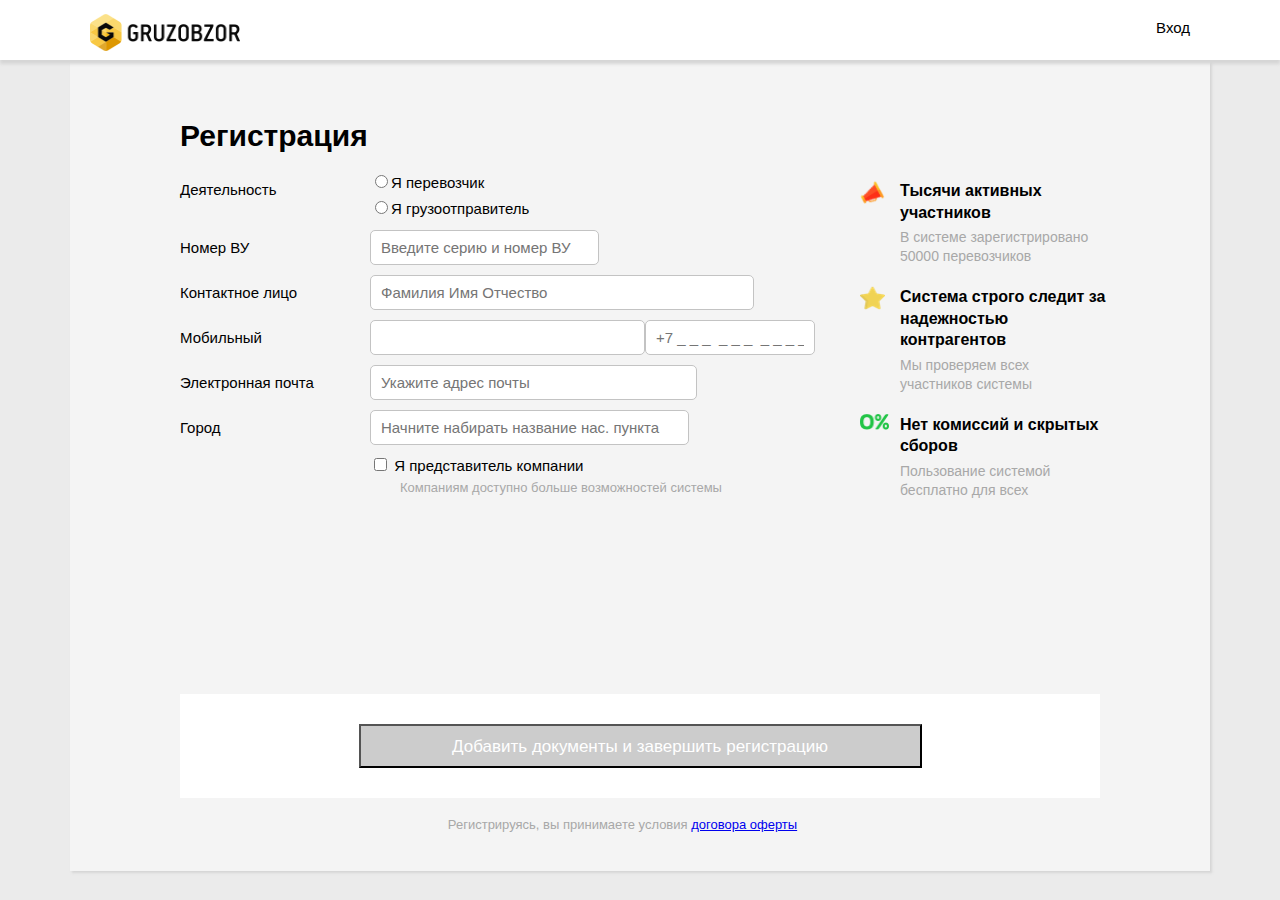
==== commit 8a11a246: "almost done" ====
--- a/index.html
+++ b/index.html
@@ -9,6 +9,7 @@
 	<link rel="stylesheet" href="./css/style.css">
 	<script src="./js/vue.js"></script>
 	<script src="./js/ui-vue.js"></script>
+	<script src="./js/jquery.js"></script>
 </head>
 <body>
 	<header>
@@ -30,13 +31,30 @@
 					<div class="benefitsGroup">
 						<div class="benefitsItem">
 							<div class="benefitsItemPic">
-								<img src="./img/megaphone.png" alt="" class="benefitsImage">
+								<img src="./img/megaphone.png" alt="megaphone" class="benefitsImage">
 							</div>
 							<div class="benefitsText">
 								<h3>Тысячи активных участников</h3>	
 								<p>В системе зарегистрировано 50000 перевозчиков</p>
 							</div>
-
+						</div>
+						<div class="benefitsItem">
+							<div class="benefitsItemPic">
+								<img src="./img/star.png" alt="star" class="benefitsImage">
+							</div>
+							<div class="benefitsText">
+								<h3>Система строго следит за надежностью контрагентов</h3>	
+								<p>Мы проверяем всех <br>участников системы</p>
+							</div>
+						</div>
+						<div class="benefitsItem">
+							<div class="benefitsItemPic">
+								<img src="./img/0%.png" alt="0%" class="benefitsImage" style="width: 29px; height: 16px;">
+							</div>
+							<div class="benefitsText">
+								<h3>Нет комиссий и скрытых сборов</h3>	
+								<p>Пользование системой бесплатно для всех</p>
+							</div>
 						</div>
 					</div>	
 				</aside>
@@ -51,21 +69,68 @@
 								</div>
 							</div>
 							<div class="formItem">
-								<div class="formDescription">Контактное лицо</div>
-								<div class="formField">
-									<input type="text" style="width: 384px"  class="textBox">	
-								</div>
+									<div class="formDescription">Номер ВУ</div>
+									<div class="formField">
+										<input type="text" style="width: 229px"  class="textBox"
+										placeholder="Введите серию и номер ВУ">	
+									</div>
 							</div>	
 							<div class="formItem">
 								<div class="formDescription">Контактное лицо</div>
 								<div class="formField">
-									<input type="text" style="width: 384px"  class="textBox">	
+									<input type="text" style="width: 384px"  class="textBox"
+									placeholder="Фамилия Имя Отчество">	
 								</div>
-							</div>														
+							</div>	
+							<div class="formItem">
+								<div class="formDescription">Мобильный</div>
+								<div class="formField" style="display: flex">	
+									<div name="coutryPicker" id="coutryPicker" class='textBox coutrySelect'></div>		
+									<input type="tel" style="width: 170px"  class="textBox"
+									name="phone" placeholder="+7 _ _ _  _ _ _  _ _ _ _" 
+									 pattern="[0-9]{3}-[0-9]{3}-[0-9]{4}"
+									 />
+								</div>
+							</div>
+							<div class="formItem">
+								<div class="formDescription">Электронная почта</div>
+								<div class="formField">
+									<input type="email" style="width: 327px"  class="textBox"
+									placeholder="Укажите адрес почты">	
+								</div>
+							</div>
+							<div class="formItem">
+								<div class="formDescription">Город</div>
+								<div class="formField">
+									<input type="email" style="width: 319px"  class="textBox"
+									placeholder="Начните набирать название нас. пункта">	
+								</div>
+							</div>	
+							<div class="formItem">
+								<div class="formField">
+										<input type="checkbox" class="Checkbox_Button" name="load[has_company]" value="1" data-company="checkbox" />
+										
+										<span class="Checkbox_Text">Я представитель компании </span>
+										<span class="formTip">Компаниям доступно больше возможностей системы</span>
+								</div>
+							</div>	
+							<div class="formItem formSubmit">
+									<button class="buttonSubmit" id="form-submit-btn">
+										<span class="buttonText">Добавить документы и завершить регистрацию</span>
+									</button>
+							</div>	
+							<div class="formField formContract">
+								<span ></span>
+								Регистрируясь, вы принимаете условия
+								<a href="#" target="_blank" class="WithIcon">
+									<span class="WithIcon_Text">договора оферты</span>
+									<i class="WithIcon_Icon icon-newwindow"></i>
+								</a>
+							</div>
+							
 
 						</form>
 					</section>
-
 		</div>
 
 	</div>
--- a/css/style.css
+++ b/css/style.css
@@ -47,9 +47,9 @@
     body .main .mainInner .menuRight {
       margin-top: 0;
       float: right;
-      width: 245px; }
+      width: 240px; }
       body .main .mainInner .menuRight .benefitsGroup {
-        margin: 166px 0 0 0;
+        margin: 80px 0 0 0;
         width: 256px;
         height: 359px; }
         body .main .mainInner .menuRight .benefitsGroup .benefitsItem {
@@ -57,50 +57,100 @@
           body .main .mainInner .menuRight .benefitsGroup .benefitsItem .benefitsItemPic {
             float: left; }
             body .main .mainInner .menuRight .benefitsGroup .benefitsItem .benefitsItemPic .benefitsImage {
-              width: 21px;
-              height: 18px; }
+              width: 25px;
+              height: 24px; }
           body .main .mainInner .menuRight .benefitsGroup .benefitsItem .benefitsText {
-            margin-left: 35px;
+            margin-left: 40px;
             width: 207px; }
             body .main .mainInner .menuRight .benefitsGroup .benefitsItem .benefitsText h3 {
-              font-size: 16px; }
+              font-size: 16px;
+              margin: 0; }
             body .main .mainInner .menuRight .benefitsGroup .benefitsItem .benefitsText p {
               font-size: 14px;
-              color: #a8a8a8; }
-    body .main .mainInner .mainContent .registrationForm h1 {
-      font-size: 30px;
-      font-family: "Open Sans", Tahoma, sans-serif;
-      text-align: left;
-      line-height: 32px;
-      font-weight: 700; }
-    body .main .mainInner .mainContent .registrationForm .formItem {
-      display: block;
-      width: 100%;
-      margin: 10px 0; }
-      body .main .mainInner .mainContent .registrationForm .formItem .formDescription {
-        width: 180px;
-        float: left;
-        font-size: 15px; }
-      body .main .mainInner .mainContent .registrationForm .formItem .formField {
-        margin-left: 190px;
-        vertical-align: middle; }
-        body .main .mainInner .mainContent .registrationForm .formItem .formField .radioText {
+              color: #a8a8a8;
+              margin: 5px 0 0 0; }
+    body .main .mainInner .mainContent {
+      margin-right: 285px; }
+      body .main .mainInner .mainContent .registrationForm {
+        max-width: 635px;
+        margin: 0 auto; }
+        body .main .mainInner .mainContent .registrationForm h1 {
+          font-size: 30px;
+          font-family: "Open Sans", Tahoma, sans-serif;
+          text-align: left;
+          line-height: 32px;
+          font-weight: 700; }
+        body .main .mainInner .mainContent .registrationForm .formItem {
           display: block;
-          margin: 5px 0; }
-        body .main .mainInner .mainContent .registrationForm .formItem .formField .textBox {
           width: 100%;
-          max-width: 100%;
-          height: 35px;
-          padding: 4px 25px 4px 10px;
-          font-weight: 400;
-          line-height: 1.35;
-          border: 1px solid #c3c3c3;
-          border-radius: 5px;
-          font-size: 15px;
-          outline: 0;
-          box-sizing: border-box; }
-
-div {
-  display: block; }
+          margin: 10px 0; }
+          body .main .mainInner .mainContent .registrationForm .formItem .formDescription {
+            width: 180px;
+            float: left;
+            font-size: 15px;
+            font-family: "Open Sans", Tahoma, sans-serif;
+            line-height: 1.35;
+            padding-top: 8px; }
+          body .main .mainInner .mainContent .registrationForm .formItem .formField {
+            margin-left: 190px;
+            vertical-align: middle; }
+            body .main .mainInner .mainContent .registrationForm .formItem .formField .flag {
+              display: block;
+              width: 23px;
+              height: 17px;
+              background: url("../img/russia.png"); }
+            body .main .mainInner .mainContent .registrationForm .formItem .formField .radioText {
+              display: block;
+              margin: 5px 0; }
+            body .main .mainInner .mainContent .registrationForm .formItem .formField .textBox {
+              width: 100%;
+              max-width: 100%;
+              height: 35px;
+              padding: 4px 10px 4px 10px;
+              font-weight: 400;
+              line-height: 1.35;
+              border: 1px solid #c3c3c3;
+              border-radius: 5px;
+              font-size: 15px;
+              outline: 0;
+              box-sizing: border-box;
+              background-color: #fff; }
+            body .main .mainInner .mainContent .registrationForm .formItem .formField .formTip {
+              display: block;
+              margin: 5px 0 0 30px;
+              font-size: 13px;
+              color: #a8a8a8;
+              line-height: 13px; }
+            body .main .mainInner .mainContent .registrationForm .formItem .formField #countryPicker {
+              width: 64px;
+              height: 35px;
+              margin-right: 10px; }
+        body .main .mainInner .mainContent .registrationForm .formSubmit {
+          display: block;
+          margin-top: 200px;
+          padding: 30px;
+          text-align: center;
+          background-color: #ffffff;
+          box-sizing: border-box;
+          width: 920px; }
+          body .main .mainInner .mainContent .registrationForm .formSubmit .buttonSubmit {
+            width: 563px;
+            height: 44px;
+            min-height: 44px;
+            background-color: #cccccc;
+            font-weight: 500;
+            padding: 14px 30px;
+            font-size: 17px;
+            font-family: "Open Sans", Tahoma, sans-serif;
+            line-height: 14px;
+            text-align: center; }
+            body .main .mainInner .mainContent .registrationForm .formSubmit .buttonSubmit .buttonText {
+              color: #ffffff; }
+        body .main .mainInner .mainContent .registrationForm .formContract {
+          font-size: 13px;
+          line-height: 13px;
+          color: #a8a8a8;
+          margin: 20px 0 0 250px;
+          text-align: center; }
 
 /*# sourceMappingURL=style.css.map */
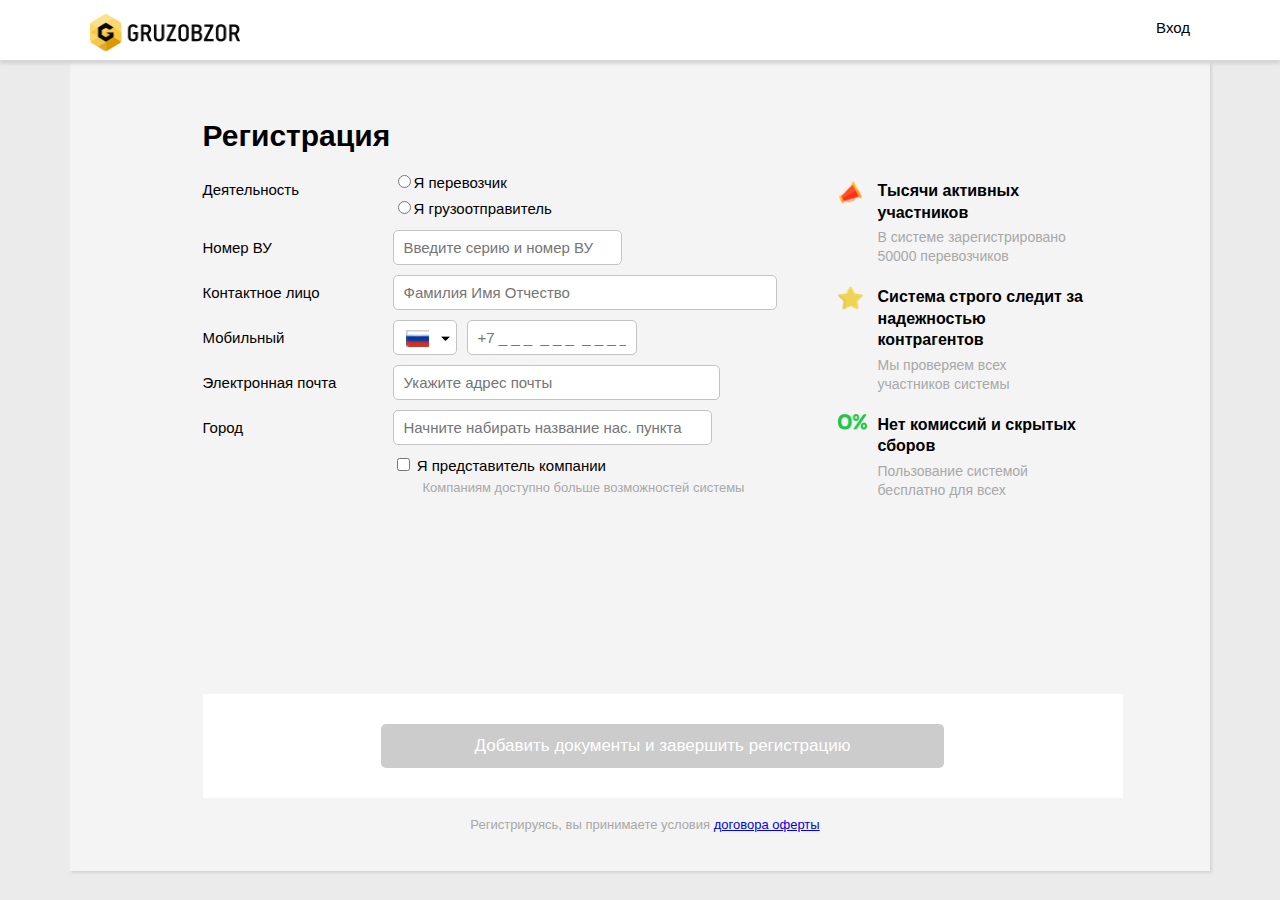
==== commit 35d0b34e: "layout seems to be finished" ====
--- a/index.html
+++ b/index.html
@@ -27,7 +27,86 @@
 
 	<div class="main">
 		<div class="mainInner">
-				<aside class="menuRight">
+			<section class="mainContent">
+				<form action="" class="registrationForm">
+					<b><h1>Регистрация</h1></b>
+					<div class="formItem">
+						<div class="formDescription">Деятельность</div>
+						<div class="formField">
+							<span class="radioText"><input type="radio" value="transporter">Я перевозчик</span>
+							<span class="radioText"><input type="radio" value="shipper">Я грузоотправитель</span>
+						</div>
+					</div>
+					<div class="formItem">
+						<div class="formDescription">Номер ВУ</div>
+						<div class="formField">
+							<input type="text" style="width: 229px"  class="textBox"
+								   placeholder="Введите серию и номер ВУ">
+						</div>
+					</div>
+					<div class="formItem">
+						<div class="formDescription">Контактное лицо</div>
+						<div class="formField">
+							<input type="text" style="width: 384px"  class="textBox"
+								   placeholder="Фамилия Имя Отчество">
+						</div>
+					</div>
+					<div class="formItem">
+						<div class="formDescription">Мобильный</div>
+						<div class="formField" style="display: flex">
+							<div name="countryPicker" id="countryPicker" class='textBox countrySelector'>
+								<div class="countrySelectorInner">
+									<i class="flag"></i>
+									<div class="countrySelectorArrow"></div>
+								</div>
+							</div>
+							<input type="tel" style="width: 170px"  class="textBox"
+								   name="phone" placeholder="+7 _ _ _  _ _ _  _ _ _ _"
+								   pattern="[0-9]{3}-[0-9]{3}-[0-9]{4}"
+							/>
+						</div>
+					</div>
+					<div class="formItem">
+						<div class="formDescription">Электронная почта</div>
+						<div class="formField">
+							<input type="email" style="width: 327px"  class="textBox"
+								   placeholder="Укажите адрес почты">
+						</div>
+					</div>
+					<div class="formItem">
+						<div class="formDescription">Город</div>
+						<div class="formField">
+							<input type="email" style="width: 319px"  class="textBox"
+								   placeholder="Начните набирать название нас. пункта">
+						</div>
+					</div>
+					<div class="formItem">
+						<div class="formField">
+							<input type="checkbox" class="Checkbox_Button" name="load[has_company]" value="1" data-company="checkbox" />
+
+							<span class="Checkbox_Text">Я представитель компании </span>
+							<span class="formTip">Компаниям доступно больше возможностей системы</span>
+						</div>
+					</div>
+					<div class="formItem formSubmit">
+						<button class="buttonSubmit" id="form-submit-btn">
+							<span class="buttonText">Добавить документы и завершить регистрацию</span>
+						</button>
+					</div>
+					<div class="formField formContract">
+						<span ></span>
+						Регистрируясь, вы принимаете условия
+						<a href="#" target="_blank" class="WithIcon">
+							<span class="WithIcon_Text">договора оферты</span>
+							<i class="WithIcon_Icon icon-newwindow"></i>
+						</a>
+					</div>
+
+
+				</form>
+			</section>
+
+			<aside class="menuRight">
 					<div class="benefitsGroup">
 						<div class="benefitsItem">
 							<div class="benefitsItemPic">
@@ -58,79 +137,6 @@
 						</div>
 					</div>	
 				</aside>
-					<section class="mainContent">
-						<form action="" class="registrationForm">
-							<b><h1>Регистрация</h1></b>
-							<div class="formItem">
-								<div class="formDescription">Деятельность</div>
-								<div class="formField">
-									<span class="radioText"><input type="radio" value="transporter">Я перевозчик</span>
-									<span class="radioText"><input type="radio" value="shipper">Я грузоотправитель</span>
-								</div>
-							</div>
-							<div class="formItem">
-									<div class="formDescription">Номер ВУ</div>
-									<div class="formField">
-										<input type="text" style="width: 229px"  class="textBox"
-										placeholder="Введите серию и номер ВУ">	
-									</div>
-							</div>	
-							<div class="formItem">
-								<div class="formDescription">Контактное лицо</div>
-								<div class="formField">
-									<input type="text" style="width: 384px"  class="textBox"
-									placeholder="Фамилия Имя Отчество">	
-								</div>
-							</div>	
-							<div class="formItem">
-								<div class="formDescription">Мобильный</div>
-								<div class="formField" style="display: flex">	
-									<div name="coutryPicker" id="coutryPicker" class='textBox coutrySelect'></div>		
-									<input type="tel" style="width: 170px"  class="textBox"
-									name="phone" placeholder="+7 _ _ _  _ _ _  _ _ _ _" 
-									 pattern="[0-9]{3}-[0-9]{3}-[0-9]{4}"
-									 />
-								</div>
-							</div>
-							<div class="formItem">
-								<div class="formDescription">Электронная почта</div>
-								<div class="formField">
-									<input type="email" style="width: 327px"  class="textBox"
-									placeholder="Укажите адрес почты">	
-								</div>
-							</div>
-							<div class="formItem">
-								<div class="formDescription">Город</div>
-								<div class="formField">
-									<input type="email" style="width: 319px"  class="textBox"
-									placeholder="Начните набирать название нас. пункта">	
-								</div>
-							</div>	
-							<div class="formItem">
-								<div class="formField">
-										<input type="checkbox" class="Checkbox_Button" name="load[has_company]" value="1" data-company="checkbox" />
-										
-										<span class="Checkbox_Text">Я представитель компании </span>
-										<span class="formTip">Компаниям доступно больше возможностей системы</span>
-								</div>
-							</div>	
-							<div class="formItem formSubmit">
-									<button class="buttonSubmit" id="form-submit-btn">
-										<span class="buttonText">Добавить документы и завершить регистрацию</span>
-									</button>
-							</div>	
-							<div class="formField formContract">
-								<span ></span>
-								Регистрируясь, вы принимаете условия
-								<a href="#" target="_blank" class="WithIcon">
-									<span class="WithIcon_Text">договора оферты</span>
-									<i class="WithIcon_Icon icon-newwindow"></i>
-								</a>
-							</div>
-							
-
-						</form>
-					</section>
 		</div>
 
 	</div>
--- a/css/style.css
+++ b/css/style.css
@@ -43,7 +43,11 @@
     padding: 40px 110px;
     background-color: #f4f4f4;
     box-shadow: 2px 2px 2px rgba(194, 194, 194, 0.5);
-    box-sizing: border-box; }
+    box-sizing: border-box;
+    display: flex;
+    flex-direction: row;
+    justify-content: center;
+    flex-wrap: wrap; }
     body .main .mainInner .menuRight {
       margin-top: 0;
       float: right;
@@ -69,88 +73,98 @@
               font-size: 14px;
               color: #a8a8a8;
               margin: 5px 0 0 0; }
-    body .main .mainInner .mainContent {
-      margin-right: 285px; }
-      body .main .mainInner .mainContent .registrationForm {
-        max-width: 635px;
-        margin: 0 auto; }
-        body .main .mainInner .mainContent .registrationForm h1 {
-          font-size: 30px;
+    body .main .mainInner .mainContent .registrationForm {
+      max-width: 635px;
+      margin: 0 auto; }
+      body .main .mainInner .mainContent .registrationForm h1 {
+        font-size: 30px;
+        font-family: "Open Sans", Tahoma, sans-serif;
+        text-align: left;
+        line-height: 32px;
+        font-weight: 700; }
+      body .main .mainInner .mainContent .registrationForm .formItem {
+        display: block;
+        width: 100%;
+        margin: 10px 0; }
+        body .main .mainInner .mainContent .registrationForm .formItem .formDescription {
+          width: 180px;
+          float: left;
+          font-size: 15px;
           font-family: "Open Sans", Tahoma, sans-serif;
-          text-align: left;
-          line-height: 32px;
-          font-weight: 700; }
-        body .main .mainInner .mainContent .registrationForm .formItem {
-          display: block;
-          width: 100%;
-          margin: 10px 0; }
-          body .main .mainInner .mainContent .registrationForm .formItem .formDescription {
-            width: 180px;
-            float: left;
+          line-height: 1.35;
+          padding-top: 8px; }
+        body .main .mainInner .mainContent .registrationForm .formItem .formField {
+          margin-left: 190px;
+          vertical-align: middle; }
+          body .main .mainInner .mainContent .registrationForm .formItem .formField .flag {
+            display: block;
+            width: 23px;
+            height: 17px;
+            background: url("../img/flag_ru.png") no-repeat;
+            background-size: cover;
+            margin: 9px 12px; }
+          body .main .mainInner .mainContent .registrationForm .formItem .formField .radioText {
+            display: block;
+            margin: 5px 0; }
+          body .main .mainInner .mainContent .registrationForm .formItem .formField .textBox {
+            height: 35px;
+            padding: 4px 10px 4px 10px;
+            font-weight: 400;
+            line-height: 1.35;
+            border: 1px solid #c3c3c3;
+            border-radius: 5px;
             font-size: 15px;
-            font-family: "Open Sans", Tahoma, sans-serif;
-            line-height: 1.35;
-            padding-top: 8px; }
-          body .main .mainInner .mainContent .registrationForm .formItem .formField {
-            margin-left: 190px;
-            vertical-align: middle; }
-            body .main .mainInner .mainContent .registrationForm .formItem .formField .flag {
-              display: block;
-              width: 23px;
-              height: 17px;
-              background: url("../img/russia.png"); }
-            body .main .mainInner .mainContent .registrationForm .formItem .formField .radioText {
-              display: block;
-              margin: 5px 0; }
-            body .main .mainInner .mainContent .registrationForm .formItem .formField .textBox {
-              width: 100%;
-              max-width: 100%;
-              height: 35px;
-              padding: 4px 10px 4px 10px;
-              font-weight: 400;
-              line-height: 1.35;
-              border: 1px solid #c3c3c3;
-              border-radius: 5px;
-              font-size: 15px;
-              outline: 0;
-              box-sizing: border-box;
-              background-color: #fff; }
-            body .main .mainInner .mainContent .registrationForm .formItem .formField .formTip {
-              display: block;
-              margin: 5px 0 0 30px;
-              font-size: 13px;
-              color: #a8a8a8;
-              line-height: 13px; }
-            body .main .mainInner .mainContent .registrationForm .formItem .formField #countryPicker {
-              width: 64px;
-              height: 35px;
-              margin-right: 10px; }
-        body .main .mainInner .mainContent .registrationForm .formSubmit {
-          display: block;
-          margin-top: 200px;
-          padding: 30px;
+            outline: 0;
+            box-sizing: border-box;
+            background-color: #fff; }
+          body .main .mainInner .mainContent .registrationForm .formItem .formField .formTip {
+            display: block;
+            margin: 5px 0 0 30px;
+            font-size: 13px;
+            color: #a8a8a8;
+            line-height: 13px; }
+          body .main .mainInner .mainContent .registrationForm .formItem .formField .countrySelector {
+            width: 64px;
+            height: 35px;
+            margin-right: 10px;
+            display: inline;
+            padding: 0; }
+            body .main .mainInner .mainContent .registrationForm .formItem .formField .countrySelector .countrySelectorInner {
+              display: flex; }
+              body .main .mainInner .mainContent .registrationForm .formItem .formField .countrySelector .countrySelectorInner .countrySelectorArrow {
+                background: url(../img/arrow_down1.png) no-repeat;
+                background-size: cover;
+                height: 5px;
+                width: 9px;
+                margin-top: 15px; }
+      body .main .mainInner .mainContent .registrationForm .formSubmit {
+        display: block;
+        margin-top: 200px;
+        padding: 30px;
+        text-align: center;
+        background-color: #ffffff;
+        box-sizing: border-box;
+        width: 920px; }
+        body .main .mainInner .mainContent .registrationForm .formSubmit .buttonSubmit {
+          width: 563px;
+          height: 44px;
+          min-height: 44px;
+          background-color: #cccccc;
+          font-weight: 500;
+          padding: 14px 30px;
+          font-size: 17px;
+          font-family: "Open Sans", Tahoma, sans-serif;
+          line-height: 14px;
           text-align: center;
-          background-color: #ffffff;
-          box-sizing: border-box;
-          width: 920px; }
-          body .main .mainInner .mainContent .registrationForm .formSubmit .buttonSubmit {
-            width: 563px;
-            height: 44px;
-            min-height: 44px;
-            background-color: #cccccc;
-            font-weight: 500;
-            padding: 14px 30px;
-            font-size: 17px;
-            font-family: "Open Sans", Tahoma, sans-serif;
-            line-height: 14px;
-            text-align: center; }
-            body .main .mainInner .mainContent .registrationForm .formSubmit .buttonSubmit .buttonText {
-              color: #ffffff; }
-        body .main .mainInner .mainContent .registrationForm .formContract {
-          font-size: 13px;
-          line-height: 13px;
-          color: #a8a8a8;
-          margin: 20px 0 0 250px;
-          text-align: center; }
+          border: thin;
+          border-radius: 5px; }
+          body .main .mainInner .mainContent .registrationForm .formSubmit .buttonSubmit .buttonText {
+            color: #ffffff; }
+      body .main .mainInner .mainContent .registrationForm .formContract {
+        font-size: 13px;
+        line-height: 13px;
+        color: #a8a8a8;
+        margin: 20px 0 0 250px;
+        text-align: center; }
 
 /*# sourceMappingURL=style.css.map */
